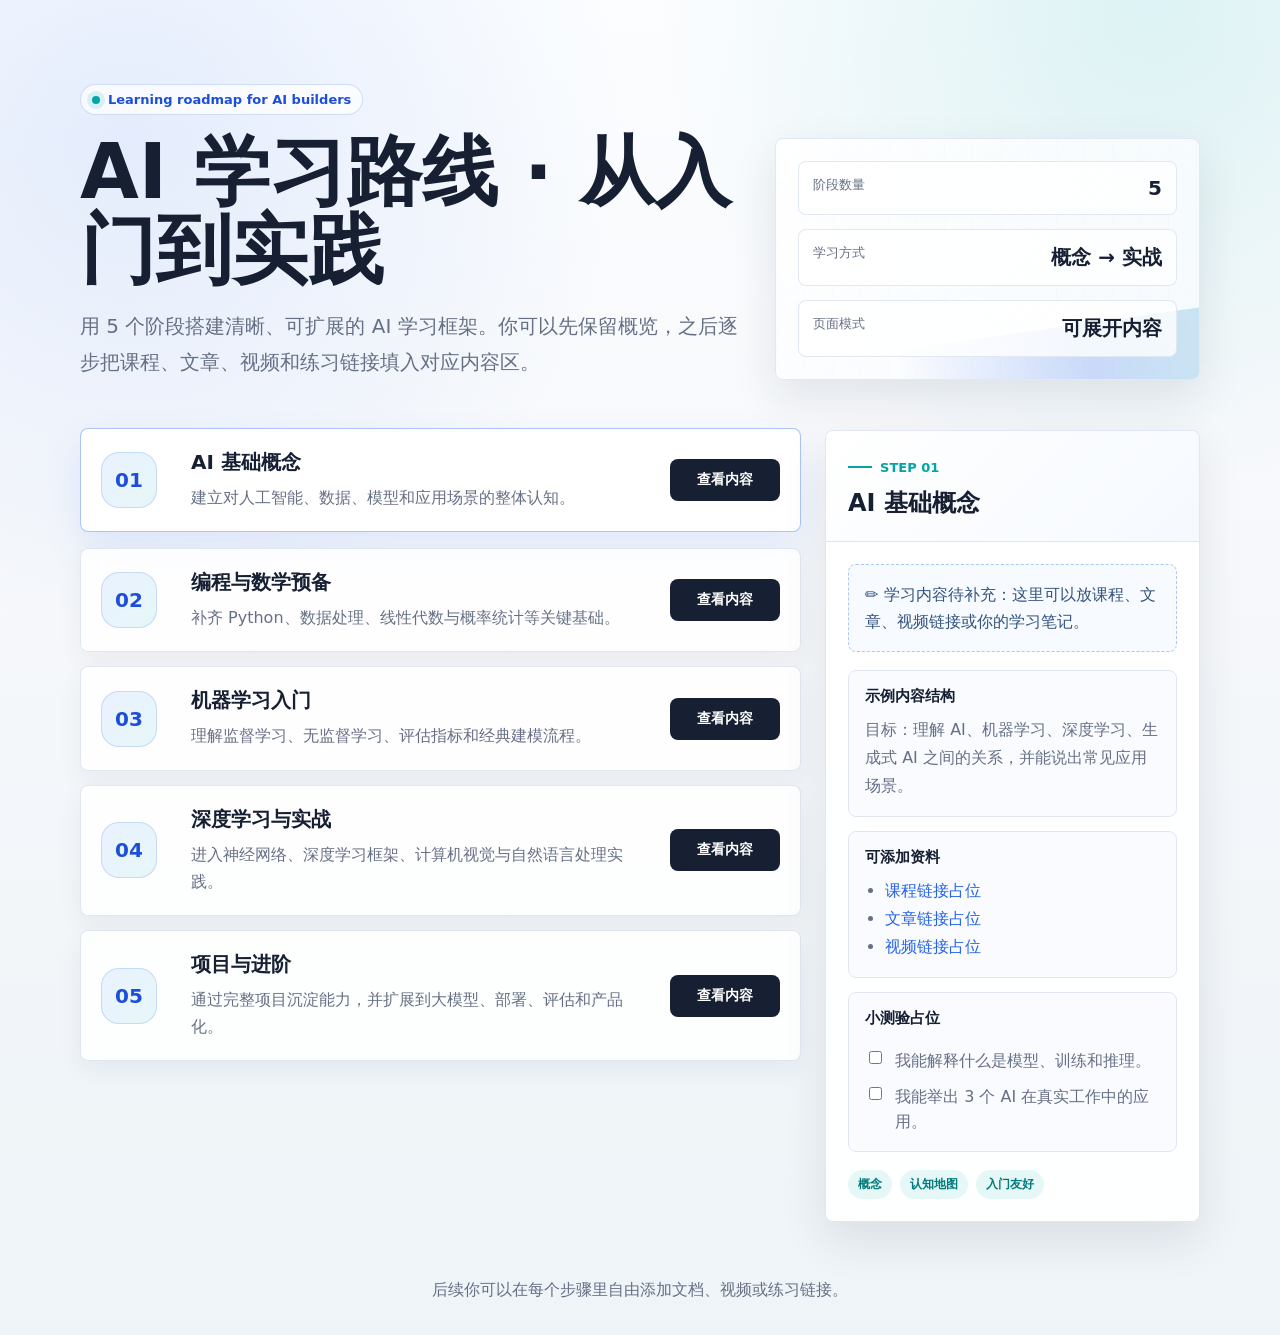
==== ai-learning-roadmap.html @ 9f6a4ff5 "Add AI learning roadmap page" ====
<!DOCTYPE html>
<html lang="zh-CN">
<head>
  <meta charset="UTF-8" />
  <meta name="viewport" content="width=device-width, initial-scale=1.0" />
  <title>AI 学习路线 · 从入门到实践</title>
  <style>
    :root {
      --bg: #f6f8fb;
      --panel: #ffffff;
      --panel-soft: #f9fbff;
      --text: #172033;
      --muted: #667085;
      --line: #dfe6f1;
      --primary: #2563eb;
      --primary-dark: #1d4ed8;
      --accent: #00a6a6;
      --accent-soft: #e6f7f7;
      --violet: #725cff;
      --shadow: 0 18px 45px rgba(30, 41, 59, 0.10);
      --radius: 8px;
      --max: 1120px;
    }

    * {
      box-sizing: border-box;
    }

    html {
      scroll-behavior: smooth;
    }

    body {
      margin: 0;
      min-height: 100vh;
      font-family: "Inter", "PingFang SC", "Microsoft YaHei", system-ui, -apple-system, BlinkMacSystemFont, sans-serif;
      color: var(--text);
      background:
        radial-gradient(circle at 10% 10%, rgba(37, 99, 235, 0.10), transparent 30%),
        radial-gradient(circle at 90% 0%, rgba(0, 166, 166, 0.12), transparent 28%),
        linear-gradient(180deg, #fbfdff 0%, var(--bg) 42%, #eef4f8 100%);
      letter-spacing: 0;
    }

    a {
      color: var(--primary);
      text-decoration: none;
    }

    a:hover {
      text-decoration: underline;
    }

    .page {
      width: min(100% - 32px, var(--max));
      margin: 0 auto;
      padding: 48px 0 28px;
    }

    .hero {
      display: grid;
      grid-template-columns: minmax(0, 1.1fr) minmax(260px, 0.7fr);
      gap: 28px;
      align-items: end;
      padding: 36px 0 24px;
    }

    .eyebrow {
      display: inline-flex;
      align-items: center;
      gap: 8px;
      margin: 0 0 18px;
      padding: 7px 11px;
      border: 1px solid rgba(37, 99, 235, 0.20);
      border-radius: 999px;
      background: rgba(255, 255, 255, 0.72);
      color: var(--primary-dark);
      font-size: 13px;
      font-weight: 700;
      backdrop-filter: blur(10px);
    }

    .eyebrow::before {
      content: "";
      width: 8px;
      height: 8px;
      border-radius: 50%;
      background: var(--accent);
      box-shadow: 0 0 0 5px rgba(0, 166, 166, 0.13);
    }

    h1 {
      max-width: 760px;
      margin: 0;
      font-size: clamp(36px, 7vw, 76px);
      line-height: 1.02;
      letter-spacing: 0;
    }

    .lead {
      max-width: 720px;
      margin: 20px 0 0;
      color: var(--muted);
      font-size: clamp(16px, 2vw, 20px);
      line-height: 1.8;
    }

    .hero-panel {
      position: relative;
      min-height: 220px;
      padding: 22px;
      border: 1px solid rgba(223, 230, 241, 0.86);
      border-radius: var(--radius);
      background:
        linear-gradient(135deg, rgba(255, 255, 255, 0.88), rgba(249, 251, 255, 0.70)),
        repeating-linear-gradient(90deg, rgba(37, 99, 235, 0.06) 0 1px, transparent 1px 28px),
        repeating-linear-gradient(0deg, rgba(0, 166, 166, 0.05) 0 1px, transparent 1px 28px);
      box-shadow: var(--shadow);
      overflow: hidden;
    }

    .hero-panel::after {
      content: "";
      position: absolute;
      inset: auto -20% -35% 30%;
      height: 140px;
      background: linear-gradient(90deg, rgba(37, 99, 235, 0.0), rgba(37, 99, 235, 0.22), rgba(0, 166, 166, 0.18));
      transform: rotate(-8deg);
    }

    .metric {
      position: relative;
      z-index: 1;
      display: grid;
      gap: 14px;
    }

    .metric-row {
      display: flex;
      justify-content: space-between;
      gap: 14px;
      padding: 14px;
      border: 1px solid rgba(223, 230, 241, 0.92);
      border-radius: var(--radius);
      background: rgba(255, 255, 255, 0.78);
    }

    .metric-row span {
      color: var(--muted);
      font-size: 13px;
    }

    .metric-row strong {
      font-size: 20px;
    }

    .layout {
      display: grid;
      grid-template-columns: minmax(0, 1fr) minmax(320px, 0.52fr);
      gap: 24px;
      align-items: start;
      margin-top: 26px;
    }

    .steps {
      display: grid;
      gap: 14px;
    }

    .step-card {
      position: relative;
      display: grid;
      grid-template-columns: 72px minmax(0, 1fr) auto;
      gap: 18px;
      align-items: center;
      padding: 20px;
      border: 1px solid rgba(223, 230, 241, 0.95);
      border-radius: var(--radius);
      background: rgba(255, 255, 255, 0.86);
      box-shadow: 0 10px 26px rgba(30, 41, 59, 0.06);
      transition: transform 180ms ease, border-color 180ms ease, box-shadow 180ms ease, background 180ms ease;
    }

    .step-card:hover,
    .step-card.is-active {
      transform: translateY(-2px);
      border-color: rgba(37, 99, 235, 0.38);
      background: rgba(255, 255, 255, 0.96);
      box-shadow: 0 18px 38px rgba(37, 99, 235, 0.10);
    }

    .step-number {
      display: grid;
      place-items: center;
      width: 56px;
      height: 56px;
      border-radius: 18px;
      background: linear-gradient(135deg, #eaf1ff, #e6f7f7);
      color: var(--primary-dark);
      font-size: 20px;
      font-weight: 800;
      border: 1px solid rgba(37, 99, 235, 0.18);
    }

    .step-copy h2 {
      margin: 0 0 8px;
      font-size: 20px;
      line-height: 1.35;
    }

    .step-copy p {
      margin: 0;
      color: var(--muted);
      line-height: 1.7;
    }

    .step-action {
      min-width: 110px;
      height: 42px;
      padding: 0 16px;
      border: 0;
      border-radius: var(--radius);
      background: var(--text);
      color: #fff;
      font: inherit;
      font-size: 14px;
      font-weight: 700;
      cursor: pointer;
      transition: background 160ms ease, transform 160ms ease;
    }

    .step-action:hover,
    .step-action:focus-visible {
      background: var(--primary);
      outline: none;
      transform: translateY(-1px);
    }

    .detail-panel {
      position: sticky;
      top: 18px;
      border: 1px solid rgba(223, 230, 241, 0.95);
      border-radius: var(--radius);
      background: rgba(255, 255, 255, 0.92);
      box-shadow: var(--shadow);
      overflow: hidden;
    }

    .detail-head {
      padding: 22px;
      border-bottom: 1px solid var(--line);
      background: linear-gradient(135deg, #ffffff, #f5f9ff);
    }

    .detail-kicker {
      display: inline-flex;
      align-items: center;
      gap: 8px;
      margin-bottom: 12px;
      color: var(--accent);
      font-size: 13px;
      font-weight: 800;
    }

    .detail-kicker::before {
      content: "";
      width: 24px;
      height: 2px;
      background: currentColor;
    }

    .detail-head h3 {
      margin: 0;
      font-size: 24px;
      line-height: 1.35;
    }

    .detail-body {
      padding: 22px;
    }

    .content-slot {
      display: none;
      animation: fadeUp 220ms ease both;
    }

    .content-slot.is-visible {
      display: block;
    }

    .placeholder {
      margin: 0 0 18px;
      padding: 16px;
      border: 1px dashed rgba(37, 99, 235, 0.34);
      border-radius: var(--radius);
      background: #f7faff;
      color: #31527d;
      line-height: 1.7;
    }

    .content-block {
      display: grid;
      gap: 14px;
      margin-top: 16px;
    }

    .mini-section {
      padding: 16px;
      border: 1px solid var(--line);
      border-radius: var(--radius);
      background: var(--panel-soft);
    }

    .mini-section h4 {
      margin: 0 0 10px;
      font-size: 15px;
    }

    .mini-section p,
    .mini-section ul {
      margin: 0;
      color: var(--muted);
      line-height: 1.75;
    }

    .mini-section ul {
      padding-left: 20px;
    }

    .quiz {
      display: grid;
      gap: 10px;
    }

    .quiz label {
      display: flex;
      gap: 10px;
      align-items: flex-start;
      color: var(--muted);
      line-height: 1.6;
    }

    .tag-row {
      display: flex;
      flex-wrap: wrap;
      gap: 8px;
      margin-top: 18px;
    }

    .tag {
      padding: 6px 10px;
      border-radius: 999px;
      background: var(--accent-soft);
      color: #007a7a;
      font-size: 12px;
      font-weight: 700;
    }

    footer {
      margin-top: 34px;
      padding: 20px 0 4px;
      color: var(--muted);
      text-align: center;
      line-height: 1.7;
    }

    @keyframes fadeUp {
      from {
        opacity: 0;
        transform: translateY(8px);
      }

      to {
        opacity: 1;
        transform: translateY(0);
      }
    }

    @media (max-width: 880px) {
      .page {
        width: min(100% - 24px, var(--max));
        padding-top: 28px;
      }

      .hero,
      .layout {
        grid-template-columns: 1fr;
      }

      .hero-panel {
        min-height: 180px;
      }

      .detail-panel {
        position: static;
      }
    }

    @media (max-width: 620px) {
      .hero {
        padding-top: 20px;
      }

      .step-card {
        grid-template-columns: 52px minmax(0, 1fr);
        align-items: start;
        padding: 16px;
      }

      .step-number {
        width: 46px;
        height: 46px;
        border-radius: 14px;
        font-size: 17px;
      }

      .step-action {
        grid-column: 1 / -1;
        width: 100%;
      }

      .detail-head,
      .detail-body {
        padding: 18px;
      }
    }
  </style>
</head>
<body>
  <main class="page">
    <header class="hero">
      <section>
        <p class="eyebrow">Learning roadmap for AI builders</p>
        <h1>AI 学习路线 · 从入门到实践</h1>
        <p class="lead">
          用 5 个阶段搭建清晰、可扩展的 AI 学习框架。你可以先保留概览，之后逐步把课程、文章、视频和练习链接填入对应内容区。
        </p>
      </section>

      <aside class="hero-panel" aria-label="学习路线概览">
        <div class="metric">
          <div class="metric-row">
            <span>阶段数量</span>
            <strong>5</strong>
          </div>
          <div class="metric-row">
            <span>学习方式</span>
            <strong>概念 → 实战</strong>
          </div>
          <div class="metric-row">
            <span>页面模式</span>
            <strong>可展开内容</strong>
          </div>
        </div>
      </aside>
    </header>

    <section class="layout" aria-label="AI 学习阶段">
      <div class="steps">
        <article class="step-card is-active" data-step="1">
          <div class="step-number">01</div>
          <div class="step-copy">
            <h2>AI 基础概念</h2>
            <p>建立对人工智能、数据、模型和应用场景的整体认知。</p>
          </div>
          <button class="step-action" type="button" data-target="step-1-content">查看内容</button>
        </article>

        <article class="step-card" data-step="2">
          <div class="step-number">02</div>
          <div class="step-copy">
            <h2>编程与数学预备</h2>
            <p>补齐 Python、数据处理、线性代数与概率统计等关键基础。</p>
          </div>
          <button class="step-action" type="button" data-target="step-2-content">查看内容</button>
        </article>

        <article class="step-card" data-step="3">
          <div class="step-number">03</div>
          <div class="step-copy">
            <h2>机器学习入门</h2>
            <p>理解监督学习、无监督学习、评估指标和经典建模流程。</p>
          </div>
          <button class="step-action" type="button" data-target="step-3-content">查看内容</button>
        </article>

        <article class="step-card" data-step="4">
          <div class="step-number">04</div>
          <div class="step-copy">
            <h2>深度学习与实战</h2>
            <p>进入神经网络、深度学习框架、计算机视觉与自然语言处理实践。</p>
          </div>
          <button class="step-action" type="button" data-target="step-4-content">查看内容</button>
        </article>

        <article class="step-card" data-step="5">
          <div class="step-number">05</div>
          <div class="step-copy">
            <h2>项目与进阶</h2>
            <p>通过完整项目沉淀能力，并扩展到大模型、部署、评估和产品化。</p>
          </div>
          <button class="step-action" type="button" data-target="step-5-content">查看内容</button>
        </article>
      </div>

      <aside class="detail-panel" aria-live="polite">
        <div class="detail-head">
          <div class="detail-kicker" id="detail-kicker">STEP 01</div>
          <h3 id="detail-title">AI 基础概念</h3>
        </div>

        <div class="detail-body">
          <section class="content-slot is-visible" id="step-1-content" data-step="1">
            <p class="placeholder">✏️ 学习内容待补充：这里可以放课程、文章、视频链接或你的学习笔记。</p>

            <div class="content-block">
              <div class="mini-section">
                <h4>示例内容结构</h4>
                <p>目标：理解 AI、机器学习、深度学习、生成式 AI 之间的关系，并能说出常见应用场景。</p>
              </div>
              <div class="mini-section">
                <h4>可添加资料</h4>
                <ul>
                  <li><a href="#" aria-label="替换为你的课程链接">课程链接占位</a></li>
                  <li><a href="#" aria-label="替换为你的文章链接">文章链接占位</a></li>
                  <li><a href="#" aria-label="替换为你的视频链接">视频链接占位</a></li>
                </ul>
              </div>
              <div class="mini-section quiz">
                <h4>小测验占位</h4>
                <label><input type="checkbox" /> 我能解释什么是模型、训练和推理。</label>
                <label><input type="checkbox" /> 我能举出 3 个 AI 在真实工作中的应用。</label>
              </div>
            </div>

            <div class="tag-row">
              <span class="tag">概念</span>
              <span class="tag">认知地图</span>
              <span class="tag">入门友好</span>
            </div>
          </section>

          <section class="content-slot" id="step-2-content" data-step="2">
            <p class="placeholder">✏️ 学习内容待补充：建议填入 Python 基础、NumPy、Pandas、线性代数、概率统计等资料。</p>
            <div class="content-block">
              <div class="mini-section">
                <h4>学习目标</h4>
                <p>能读写基础 Python 脚本，理解矩阵、向量、导数、概率分布等机器学习常用概念。</p>
              </div>
              <div class="mini-section">
                <h4>资料占位</h4>
                <ul>
                  <li>Python 入门课程链接</li>
                  <li>数据分析练习链接</li>
                  <li>数学复习笔记链接</li>
                </ul>
              </div>
            </div>
          </section>

          <section class="content-slot" id="step-3-content" data-step="3">
            <p class="placeholder">✏️ 学习内容待补充：建议填入分类、回归、聚类、模型评估和特征工程资料。</p>
            <div class="content-block">
              <div class="mini-section">
                <h4>学习目标</h4>
                <p>能完成一个基础机器学习任务：清洗数据、训练模型、评估效果并解释结果。</p>
              </div>
              <div class="mini-section">
                <h4>练习占位</h4>
                <ul>
                  <li>房价预测项目</li>
                  <li>鸢尾花分类项目</li>
                  <li>模型评估笔记</li>
                </ul>
              </div>
            </div>
          </section>

          <section class="content-slot" id="step-4-content" data-step="4">
            <p class="placeholder">✏️ 学习内容待补充：建议填入 PyTorch 或 TensorFlow、CNN、RNN、Transformer、NLP/CV 实战资料。</p>
            <div class="content-block">
              <div class="mini-section">
                <h4>学习目标</h4>
                <p>理解神经网络的训练过程，并能基于框架完成一个图像或文本方向的小项目。</p>
              </div>
              <div class="mini-section">
                <h4>项目占位</h4>
                <ul>
                  <li>图像分类 Demo</li>
                  <li>文本情感分析 Demo</li>
                  <li>模型训练记录模板</li>
                </ul>
              </div>
            </div>
          </section>

          <section class="content-slot" id="step-5-content" data-step="5">
            <p class="placeholder">✏️ 学习内容待补充：建议填入端到端项目、模型部署、提示词工程、RAG、大模型应用和评估资料。</p>
            <div class="content-block">
              <div class="mini-section">
                <h4>学习目标</h4>
                <p>把知识转化为可展示的作品：定义问题、选择模型、构建应用、部署上线并持续优化。</p>
              </div>
              <div class="mini-section">
                <h4>作品集占位</h4>
                <ul>
                  <li>个人 AI 助手项目</li>
                  <li>知识库问答项目</li>
                  <li>模型评估与复盘文档</li>
                </ul>
              </div>
            </div>
          </section>
        </div>
      </aside>
    </section>

    <footer>
      后续你可以在每个步骤里自由添加文档、视频或练习链接。
    </footer>
  </main>

  <script>
    const cards = Array.from(document.querySelectorAll(".step-card"));
    const buttons = Array.from(document.querySelectorAll(".step-action"));
    const slots = Array.from(document.querySelectorAll(".content-slot"));
    const detailTitle = document.querySelector("#detail-title");
    const detailKicker = document.querySelector("#detail-kicker");

    function showStep(targetId) {
      const slot = document.getElementById(targetId);
      if (!slot) return;

      const step = slot.dataset.step;
      const activeCard = document.querySelector(`.step-card[data-step="${step}"]`);
      const title = activeCard?.querySelector("h2")?.textContent || "学习阶段";

      cards.forEach((card) => card.classList.toggle("is-active", card.dataset.step === step));
      slots.forEach((item) => item.classList.toggle("is-visible", item.id === targetId));

      detailTitle.textContent = title;
      detailKicker.textContent = `STEP ${String(step).padStart(2, "0")}`;
    }

    buttons.forEach((button) => {
      button.addEventListener("click", () => {
        showStep(button.dataset.target);

        if (window.matchMedia("(max-width: 880px)").matches) {
          document.querySelector(".detail-panel").scrollIntoView({ behavior: "smooth", block: "start" });
        }
      });
    });
  </script>
</body>
</html>
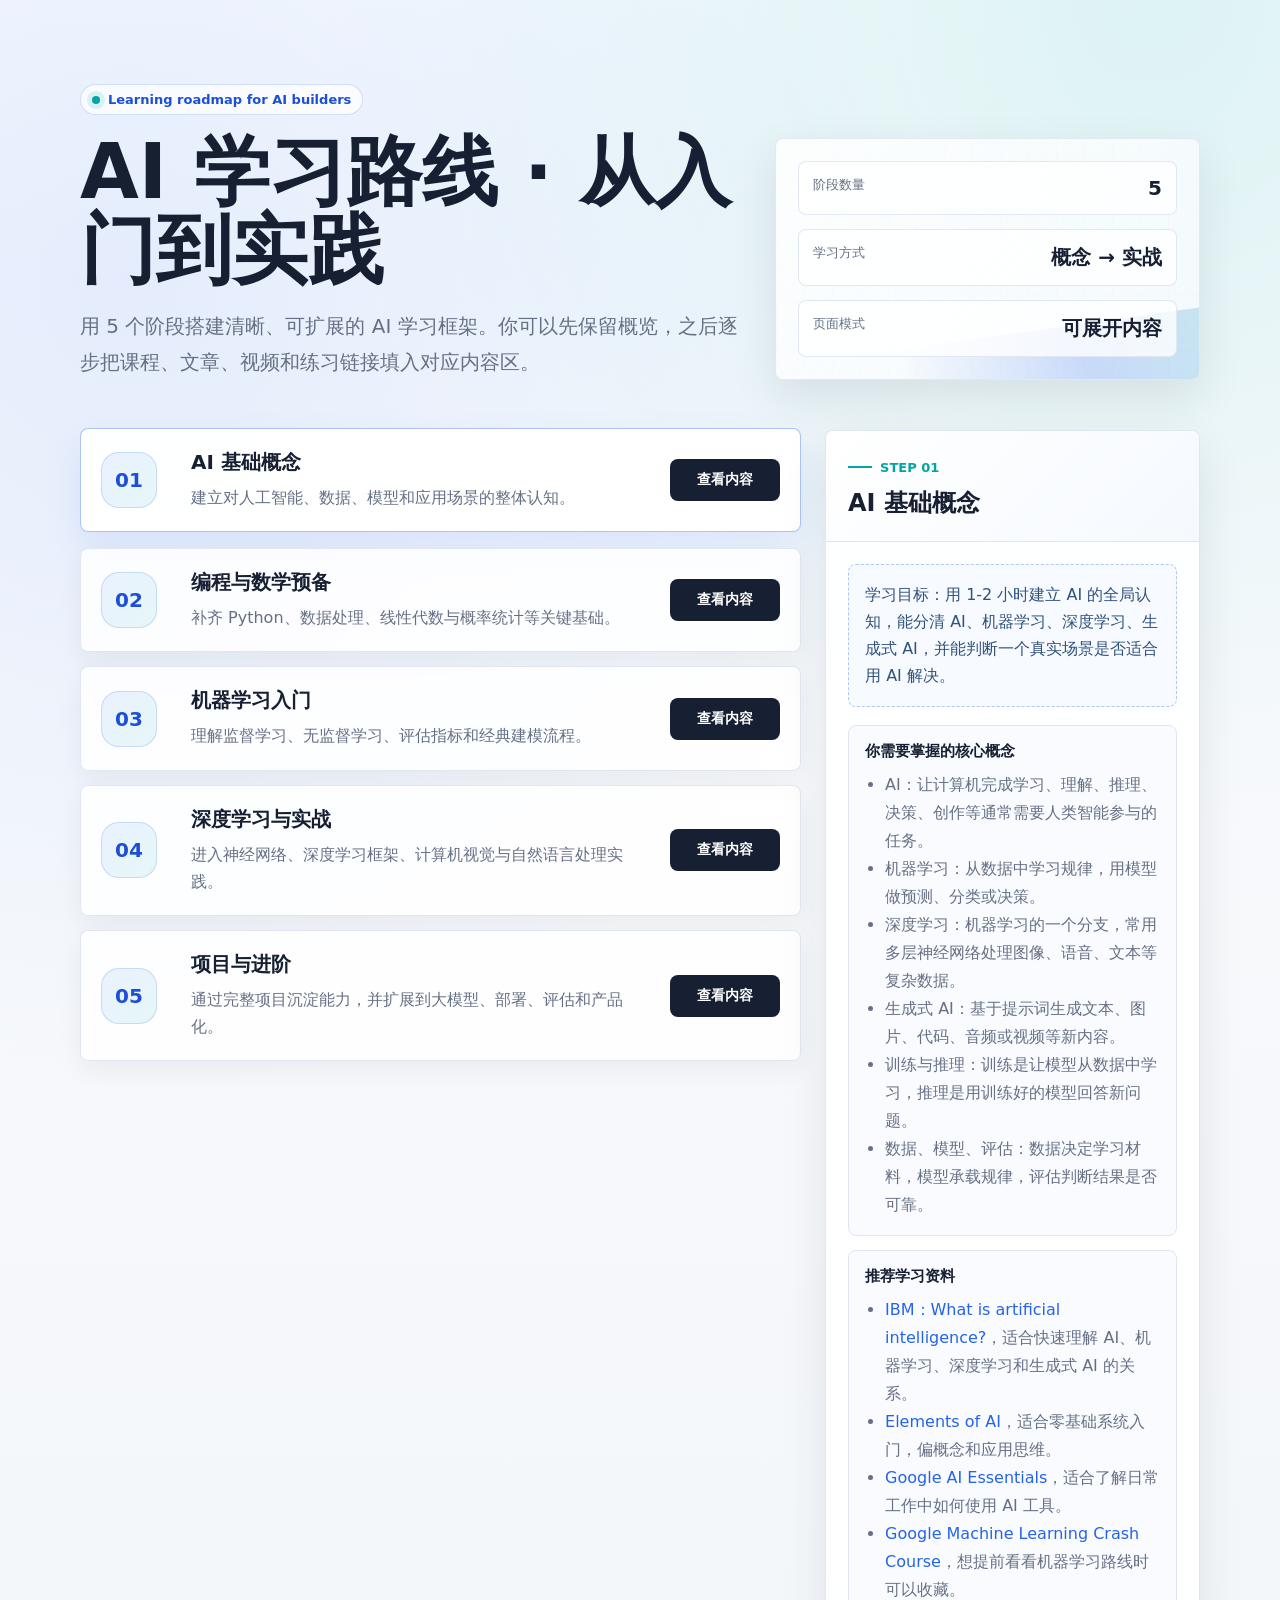
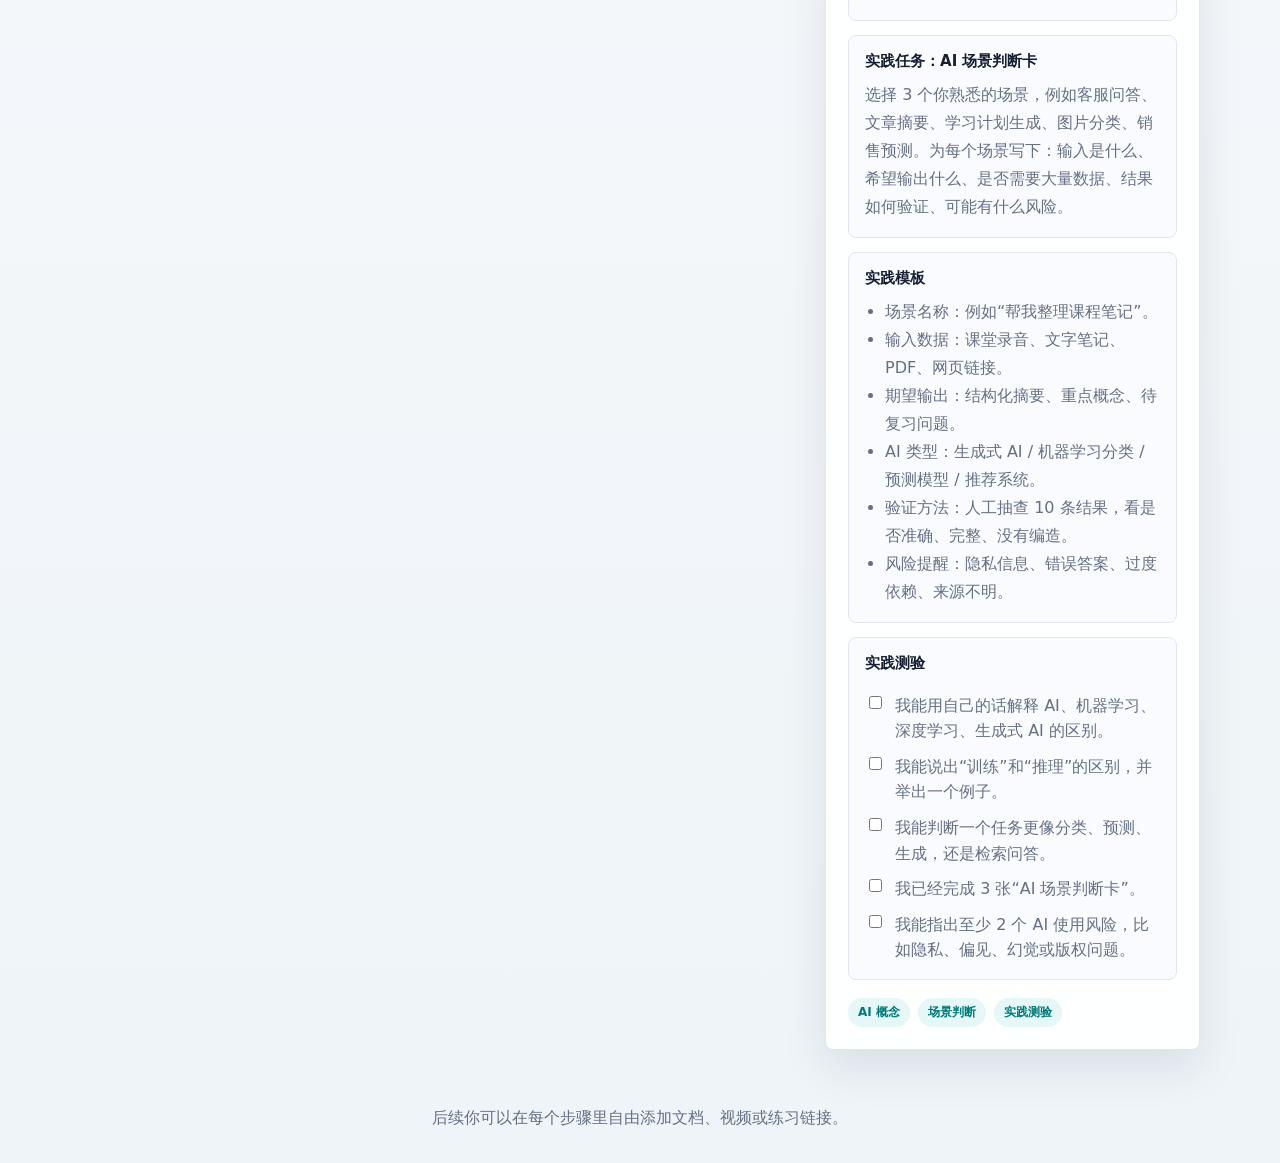
==== commit 296e2ca3: "Expand AI basics stage content" ====
--- a/ai-learning-roadmap.html
+++ b/ai-learning-roadmap.html
@@ -511,32 +511,62 @@
 
         <div class="detail-body">
           <section class="content-slot is-visible" id="step-1-content" data-step="1">
-            <p class="placeholder">✏️ 学习内容待补充：这里可以放课程、文章、视频链接或你的学习笔记。</p>
+            <p class="placeholder">学习目标：用 1-2 小时建立 AI 的全局认知，能分清 AI、机器学习、深度学习、生成式 AI，并能判断一个真实场景是否适合用 AI 解决。</p>
 
             <div class="content-block">
               <div class="mini-section">
-                <h4>示例内容结构</h4>
-                <p>目标：理解 AI、机器学习、深度学习、生成式 AI 之间的关系，并能说出常见应用场景。</p>
-              </div>
-              <div class="mini-section">
-                <h4>可添加资料</h4>
+                <h4>你需要掌握的核心概念</h4>
                 <ul>
-                  <li><a href="#" aria-label="替换为你的课程链接">课程链接占位</a></li>
-                  <li><a href="#" aria-label="替换为你的文章链接">文章链接占位</a></li>
-                  <li><a href="#" aria-label="替换为你的视频链接">视频链接占位</a></li>
+                  <li>AI：让计算机完成学习、理解、推理、决策、创作等通常需要人类智能参与的任务。</li>
+                  <li>机器学习：从数据中学习规律，用模型做预测、分类或决策。</li>
+                  <li>深度学习：机器学习的一个分支，常用多层神经网络处理图像、语音、文本等复杂数据。</li>
+                  <li>生成式 AI：基于提示词生成文本、图片、代码、音频或视频等新内容。</li>
+                  <li>训练与推理：训练是让模型从数据中学习，推理是用训练好的模型回答新问题。</li>
+                  <li>数据、模型、评估：数据决定学习材料，模型承载规律，评估判断结果是否可靠。</li>
                 </ul>
               </div>
+
+              <div class="mini-section">
+                <h4>推荐学习资料</h4>
+                <ul>
+                  <li><a href="https://www.ibm.com/think/topics/artificial-intelligence" target="_blank" rel="noopener">IBM：What is artificial intelligence?</a>，适合快速理解 AI、机器学习、深度学习和生成式 AI 的关系。</li>
+                  <li><a href="https://www.elementsofai.com/" target="_blank" rel="noopener">Elements of AI</a>，适合零基础系统入门，偏概念和应用思维。</li>
+                  <li><a href="https://grow.google/ai-essentials/" target="_blank" rel="noopener">Google AI Essentials</a>，适合了解日常工作中如何使用 AI 工具。</li>
+                  <li><a href="https://developers.google.com/machine-learning/crash-course" target="_blank" rel="noopener">Google Machine Learning Crash Course</a>，想提前看看机器学习路线时可以收藏。</li>
+                </ul>
+              </div>
+
+              <div class="mini-section">
+                <h4>实践任务：AI 场景判断卡</h4>
+                <p>选择 3 个你熟悉的场景，例如客服问答、文章摘要、学习计划生成、图片分类、销售预测。为每个场景写下：输入是什么、希望输出什么、是否需要大量数据、结果如何验证、可能有什么风险。</p>
+              </div>
+
+              <div class="mini-section">
+                <h4>实践模板</h4>
+                <ul>
+                  <li>场景名称：例如“帮我整理课程笔记”。</li>
+                  <li>输入数据：课堂录音、文字笔记、PDF、网页链接。</li>
+                  <li>期望输出：结构化摘要、重点概念、待复习问题。</li>
+                  <li>AI 类型：生成式 AI / 机器学习分类 / 预测模型 / 推荐系统。</li>
+                  <li>验证方法：人工抽查 10 条结果，看是否准确、完整、没有编造。</li>
+                  <li>风险提醒：隐私信息、错误答案、过度依赖、来源不明。</li>
+                </ul>
+              </div>
+
               <div class="mini-section quiz">
-                <h4>小测验占位</h4>
-                <label><input type="checkbox" /> 我能解释什么是模型、训练和推理。</label>
-                <label><input type="checkbox" /> 我能举出 3 个 AI 在真实工作中的应用。</label>
+                <h4>实践测验</h4>
+                <label><input type="checkbox" /> 我能用自己的话解释 AI、机器学习、深度学习、生成式 AI 的区别。</label>
+                <label><input type="checkbox" /> 我能说出“训练”和“推理”的区别，并举出一个例子。</label>
+                <label><input type="checkbox" /> 我能判断一个任务更像分类、预测、生成，还是检索问答。</label>
+                <label><input type="checkbox" /> 我已经完成 3 张“AI 场景判断卡”。</label>
+                <label><input type="checkbox" /> 我能指出至少 2 个 AI 使用风险，比如隐私、偏见、幻觉或版权问题。</label>
               </div>
             </div>
 
             <div class="tag-row">
-              <span class="tag">概念</span>
-              <span class="tag">认知地图</span>
-              <span class="tag">入门友好</span>
+              <span class="tag">AI 概念</span>
+              <span class="tag">场景判断</span>
+              <span class="tag">实践测验</span>
             </div>
           </section>
 
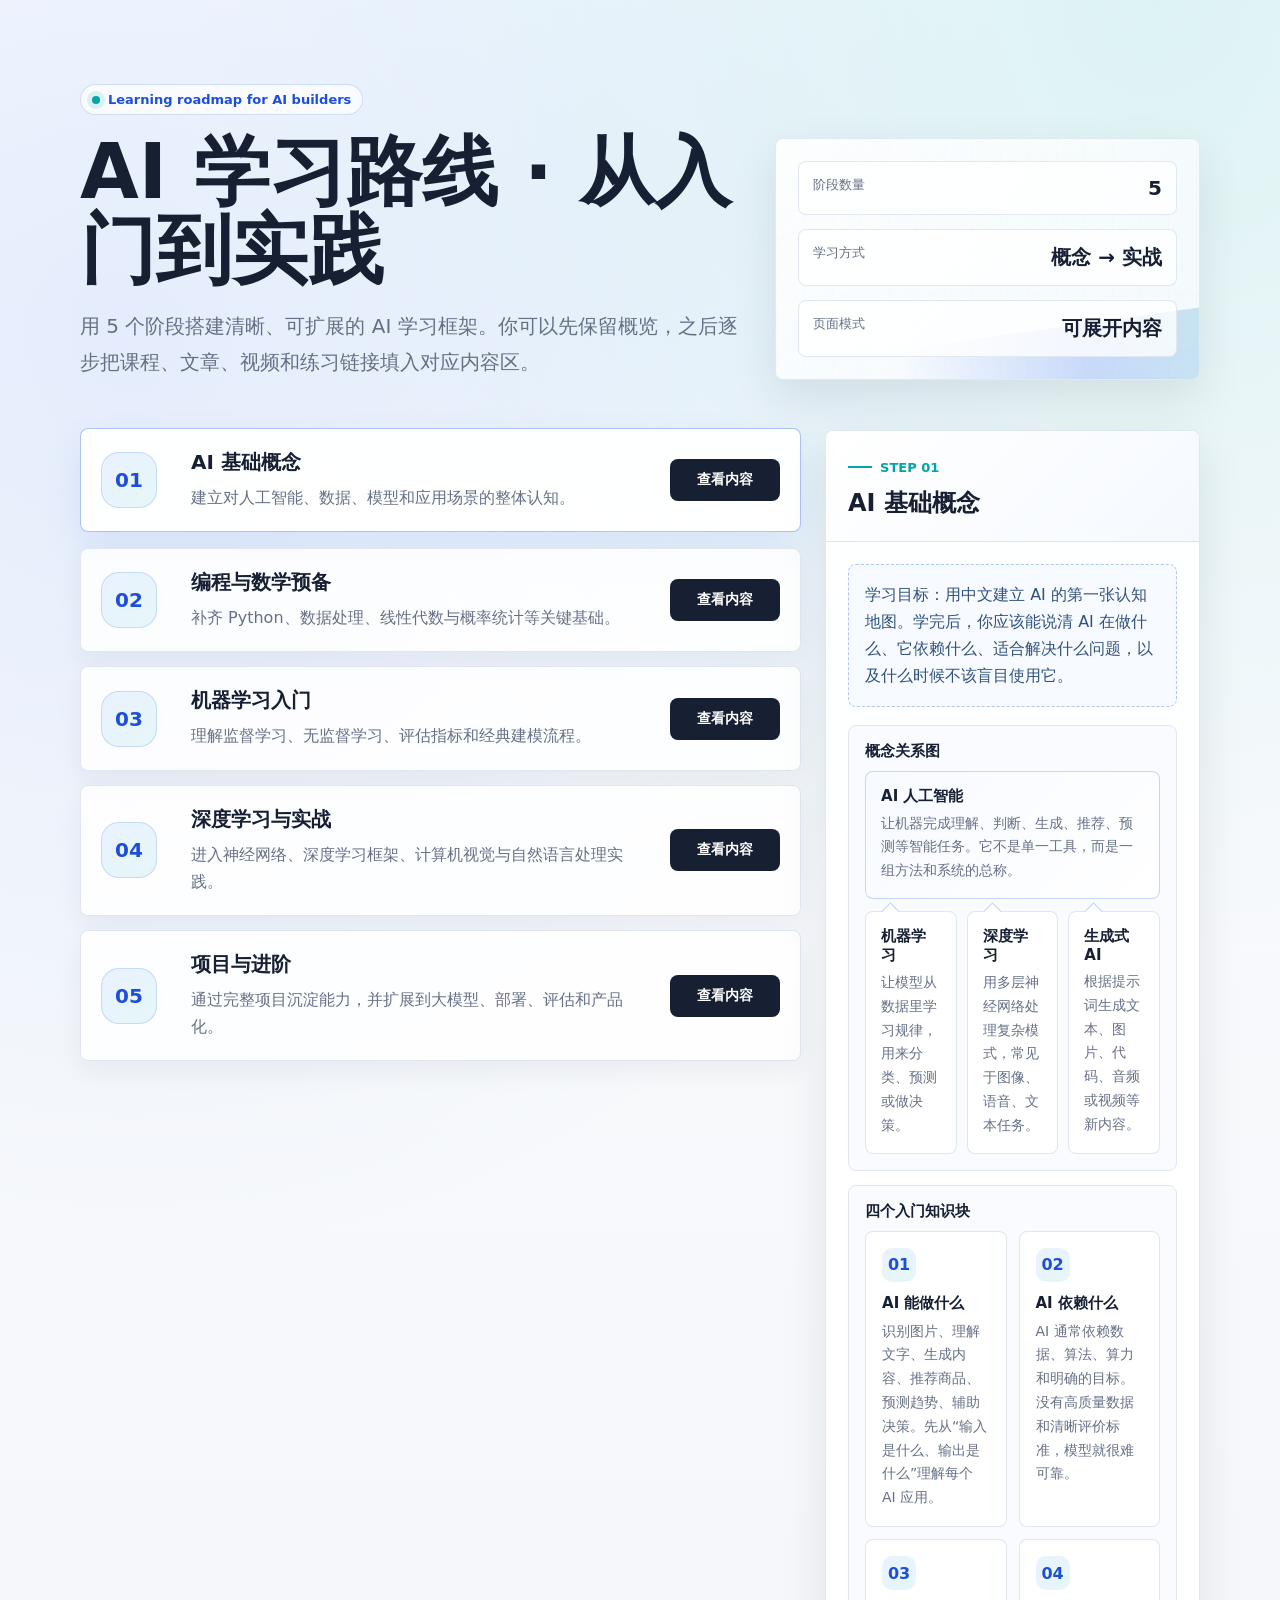
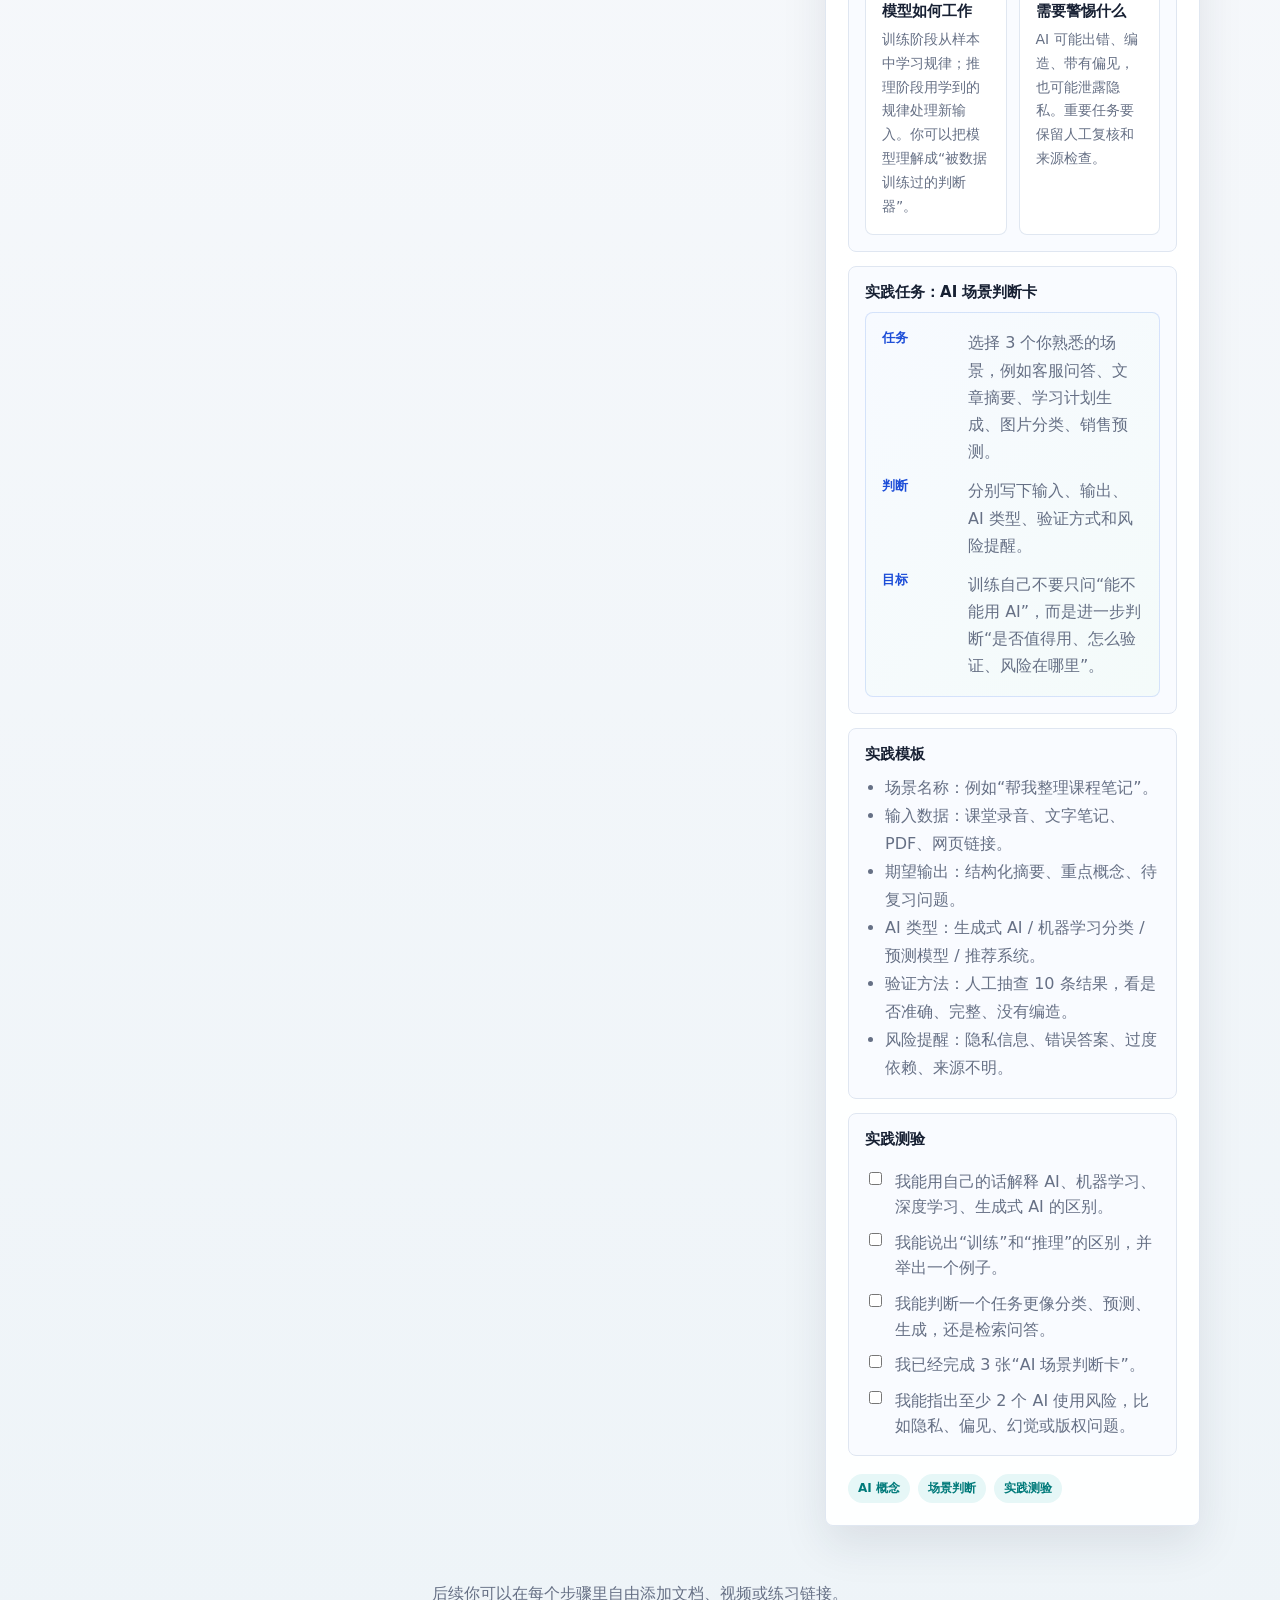
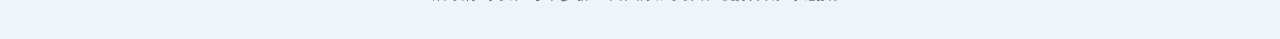
==== commit e690149a: "Localize AI basics with visual layout" ====
--- a/ai-learning-roadmap.html
+++ b/ai-learning-roadmap.html
@@ -327,6 +327,124 @@
       padding-left: 20px;
     }
 
+    .concept-map {
+      display: grid;
+      grid-template-columns: 1fr;
+      gap: 12px;
+    }
+
+    .concept-node {
+      position: relative;
+      padding: 15px;
+      border: 1px solid rgba(223, 230, 241, 0.95);
+      border-radius: var(--radius);
+      background: #ffffff;
+    }
+
+    .concept-node strong {
+      display: block;
+      margin-bottom: 6px;
+      color: var(--text);
+      font-size: 15px;
+    }
+
+    .concept-node span {
+      display: block;
+      color: var(--muted);
+      line-height: 1.7;
+      font-size: 14px;
+    }
+
+    .concept-node.primary {
+      border-color: rgba(37, 99, 235, 0.24);
+      background: linear-gradient(135deg, #f7faff, #ffffff);
+    }
+
+    .concept-flow {
+      display: grid;
+      grid-template-columns: repeat(3, minmax(0, 1fr));
+      gap: 10px;
+    }
+
+    .concept-flow .concept-node::before {
+      content: "";
+      position: absolute;
+      top: -7px;
+      left: 18px;
+      width: 12px;
+      height: 12px;
+      border-left: 1px solid rgba(37, 99, 235, 0.28);
+      border-bottom: 1px solid rgba(37, 99, 235, 0.28);
+      background: #ffffff;
+      transform: rotate(135deg);
+    }
+
+    .lesson-grid {
+      display: grid;
+      grid-template-columns: repeat(2, minmax(0, 1fr));
+      gap: 12px;
+    }
+
+    .lesson-card {
+      min-height: 132px;
+      padding: 16px;
+      border: 1px solid rgba(223, 230, 241, 0.95);
+      border-radius: var(--radius);
+      background: #ffffff;
+    }
+
+    .lesson-card .icon {
+      display: grid;
+      place-items: center;
+      width: 34px;
+      height: 34px;
+      margin-bottom: 12px;
+      border-radius: 10px;
+      background: linear-gradient(135deg, #eaf1ff, #e6f7f7);
+      color: var(--primary-dark);
+      font-weight: 800;
+    }
+
+    .lesson-card strong {
+      display: block;
+      margin-bottom: 7px;
+      color: var(--text);
+      font-size: 15px;
+    }
+
+    .lesson-card p {
+      margin: 0;
+      color: var(--muted);
+      font-size: 14px;
+      line-height: 1.7;
+    }
+
+    .practice-card {
+      display: grid;
+      gap: 12px;
+      padding: 16px;
+      border-radius: var(--radius);
+      background: linear-gradient(135deg, #f7faff, #f4fbfa);
+      border: 1px solid rgba(37, 99, 235, 0.16);
+    }
+
+    .practice-row {
+      display: grid;
+      grid-template-columns: 74px minmax(0, 1fr);
+      gap: 12px;
+      align-items: start;
+    }
+
+    .practice-row strong {
+      color: var(--primary-dark);
+      font-size: 13px;
+    }
+
+    .practice-row span {
+      color: var(--muted);
+      line-height: 1.7;
+    }
+
     .quiz {
       display: grid;
       gap: 10px;
@@ -417,6 +535,16 @@
       .step-action {
         grid-column: 1 / -1;
         width: 100%;
+      }
+
+      .concept-flow,
+      .lesson-grid {
+        grid-template-columns: 1fr;
+      }
+
+      .practice-row {
+        grid-template-columns: 1fr;
+        gap: 4px;
       }
 
       .detail-head,
@@ -511,34 +639,75 @@
 
         <div class="detail-body">
           <section class="content-slot is-visible" id="step-1-content" data-step="1">
-            <p class="placeholder">学习目标：用 1-2 小时建立 AI 的全局认知，能分清 AI、机器学习、深度学习、生成式 AI，并能判断一个真实场景是否适合用 AI 解决。</p>
+            <p class="placeholder">学习目标：用中文建立 AI 的第一张认知地图。学完后，你应该能说清 AI 在做什么、它依赖什么、适合解决什么问题，以及什么时候不该盲目使用它。</p>
 
             <div class="content-block">
               <div class="mini-section">
-                <h4>你需要掌握的核心概念</h4>
-                <ul>
-                  <li>AI：让计算机完成学习、理解、推理、决策、创作等通常需要人类智能参与的任务。</li>
-                  <li>机器学习：从数据中学习规律，用模型做预测、分类或决策。</li>
-                  <li>深度学习：机器学习的一个分支，常用多层神经网络处理图像、语音、文本等复杂数据。</li>
-                  <li>生成式 AI：基于提示词生成文本、图片、代码、音频或视频等新内容。</li>
-                  <li>训练与推理：训练是让模型从数据中学习，推理是用训练好的模型回答新问题。</li>
-                  <li>数据、模型、评估：数据决定学习材料，模型承载规律，评估判断结果是否可靠。</li>
-                </ul>
-              </div>
-
-              <div class="mini-section">
-                <h4>推荐学习资料</h4>
-                <ul>
-                  <li><a href="https://www.ibm.com/think/topics/artificial-intelligence" target="_blank" rel="noopener">IBM：What is artificial intelligence?</a>，适合快速理解 AI、机器学习、深度学习和生成式 AI 的关系。</li>
-                  <li><a href="https://www.elementsofai.com/" target="_blank" rel="noopener">Elements of AI</a>，适合零基础系统入门，偏概念和应用思维。</li>
-                  <li><a href="https://grow.google/ai-essentials/" target="_blank" rel="noopener">Google AI Essentials</a>，适合了解日常工作中如何使用 AI 工具。</li>
-                  <li><a href="https://developers.google.com/machine-learning/crash-course" target="_blank" rel="noopener">Google Machine Learning Crash Course</a>，想提前看看机器学习路线时可以收藏。</li>
-                </ul>
+                <h4>概念关系图</h4>
+                <div class="concept-map" aria-label="AI 概念关系图">
+                  <div class="concept-node primary">
+                    <strong>AI 人工智能</strong>
+                    <span>让机器完成理解、判断、生成、推荐、预测等智能任务。它不是单一工具，而是一组方法和系统的总称。</span>
+                  </div>
+                  <div class="concept-flow">
+                    <div class="concept-node">
+                      <strong>机器学习</strong>
+                      <span>让模型从数据里学习规律，用来分类、预测或做决策。</span>
+                    </div>
+                    <div class="concept-node">
+                      <strong>深度学习</strong>
+                      <span>用多层神经网络处理复杂模式，常见于图像、语音、文本任务。</span>
+                    </div>
+                    <div class="concept-node">
+                      <strong>生成式 AI</strong>
+                      <span>根据提示词生成文本、图片、代码、音频或视频等新内容。</span>
+                    </div>
+                  </div>
+                </div>
+              </div>
+
+              <div class="mini-section">
+                <h4>四个入门知识块</h4>
+                <div class="lesson-grid">
+                  <div class="lesson-card">
+                    <div class="icon">01</div>
+                    <strong>AI 能做什么</strong>
+                    <p>识别图片、理解文字、生成内容、推荐商品、预测趋势、辅助决策。先从“输入是什么、输出是什么”理解每个 AI 应用。</p>
+                  </div>
+                  <div class="lesson-card">
+                    <div class="icon">02</div>
+                    <strong>AI 依赖什么</strong>
+                    <p>AI 通常依赖数据、算法、算力和明确的目标。没有高质量数据和清晰评价标准，模型就很难可靠。</p>
+                  </div>
+                  <div class="lesson-card">
+                    <div class="icon">03</div>
+                    <strong>模型如何工作</strong>
+                    <p>训练阶段从样本中学习规律；推理阶段用学到的规律处理新输入。你可以把模型理解成“被数据训练过的判断器”。</p>
+                  </div>
+                  <div class="lesson-card">
+                    <div class="icon">04</div>
+                    <strong>需要警惕什么</strong>
+                    <p>AI 可能出错、编造、带有偏见，也可能泄露隐私。重要任务要保留人工复核和来源检查。</p>
+                  </div>
+                </div>
               </div>
 
               <div class="mini-section">
                 <h4>实践任务：AI 场景判断卡</h4>
-                <p>选择 3 个你熟悉的场景，例如客服问答、文章摘要、学习计划生成、图片分类、销售预测。为每个场景写下：输入是什么、希望输出什么、是否需要大量数据、结果如何验证、可能有什么风险。</p>
+                <div class="practice-card">
+                  <div class="practice-row">
+                    <strong>任务</strong>
+                    <span>选择 3 个你熟悉的场景，例如客服问答、文章摘要、学习计划生成、图片分类、销售预测。</span>
+                  </div>
+                  <div class="practice-row">
+                    <strong>判断</strong>
+                    <span>分别写下输入、输出、AI 类型、验证方式和风险提醒。</span>
+                  </div>
+                  <div class="practice-row">
+                    <strong>目标</strong>
+                    <span>训练自己不要只问“能不能用 AI”，而是进一步判断“是否值得用、怎么验证、风险在哪里”。</span>
+                  </div>
+                </div>
               </div>
 
               <div class="mini-section">
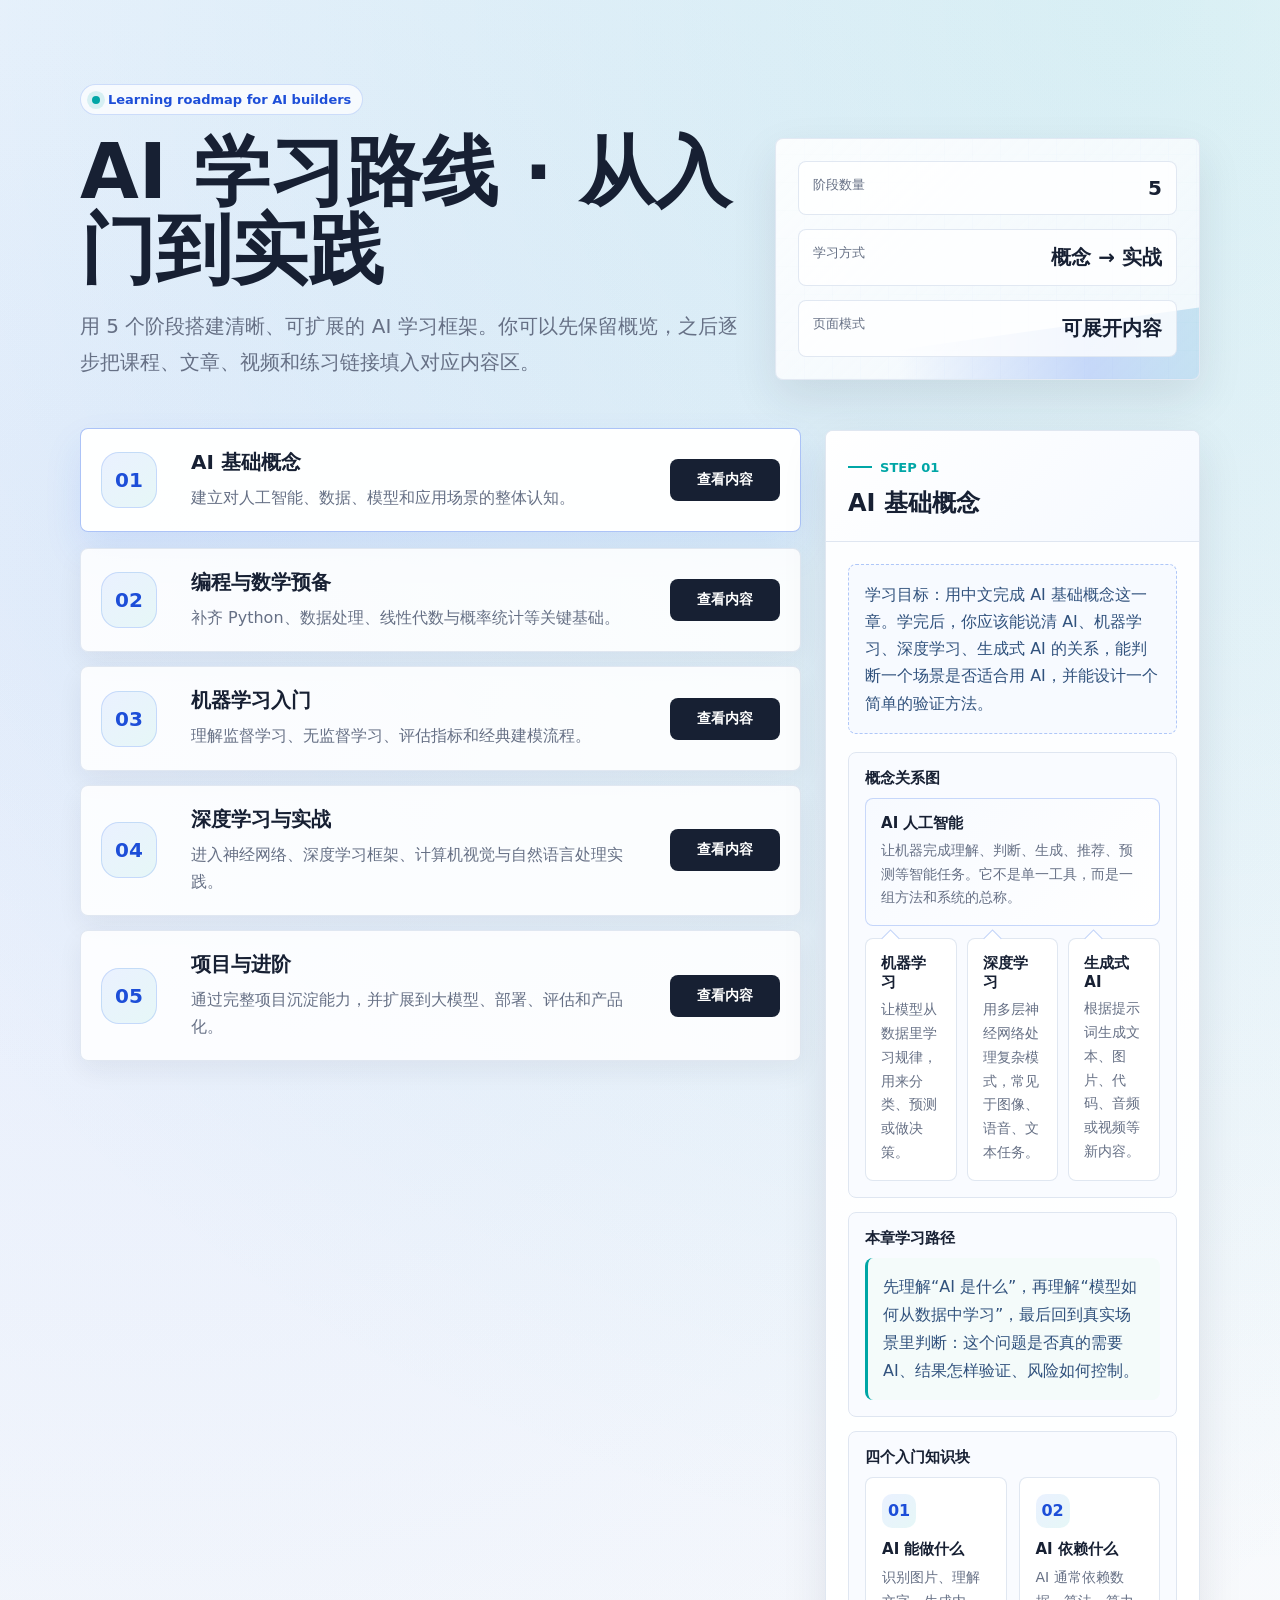
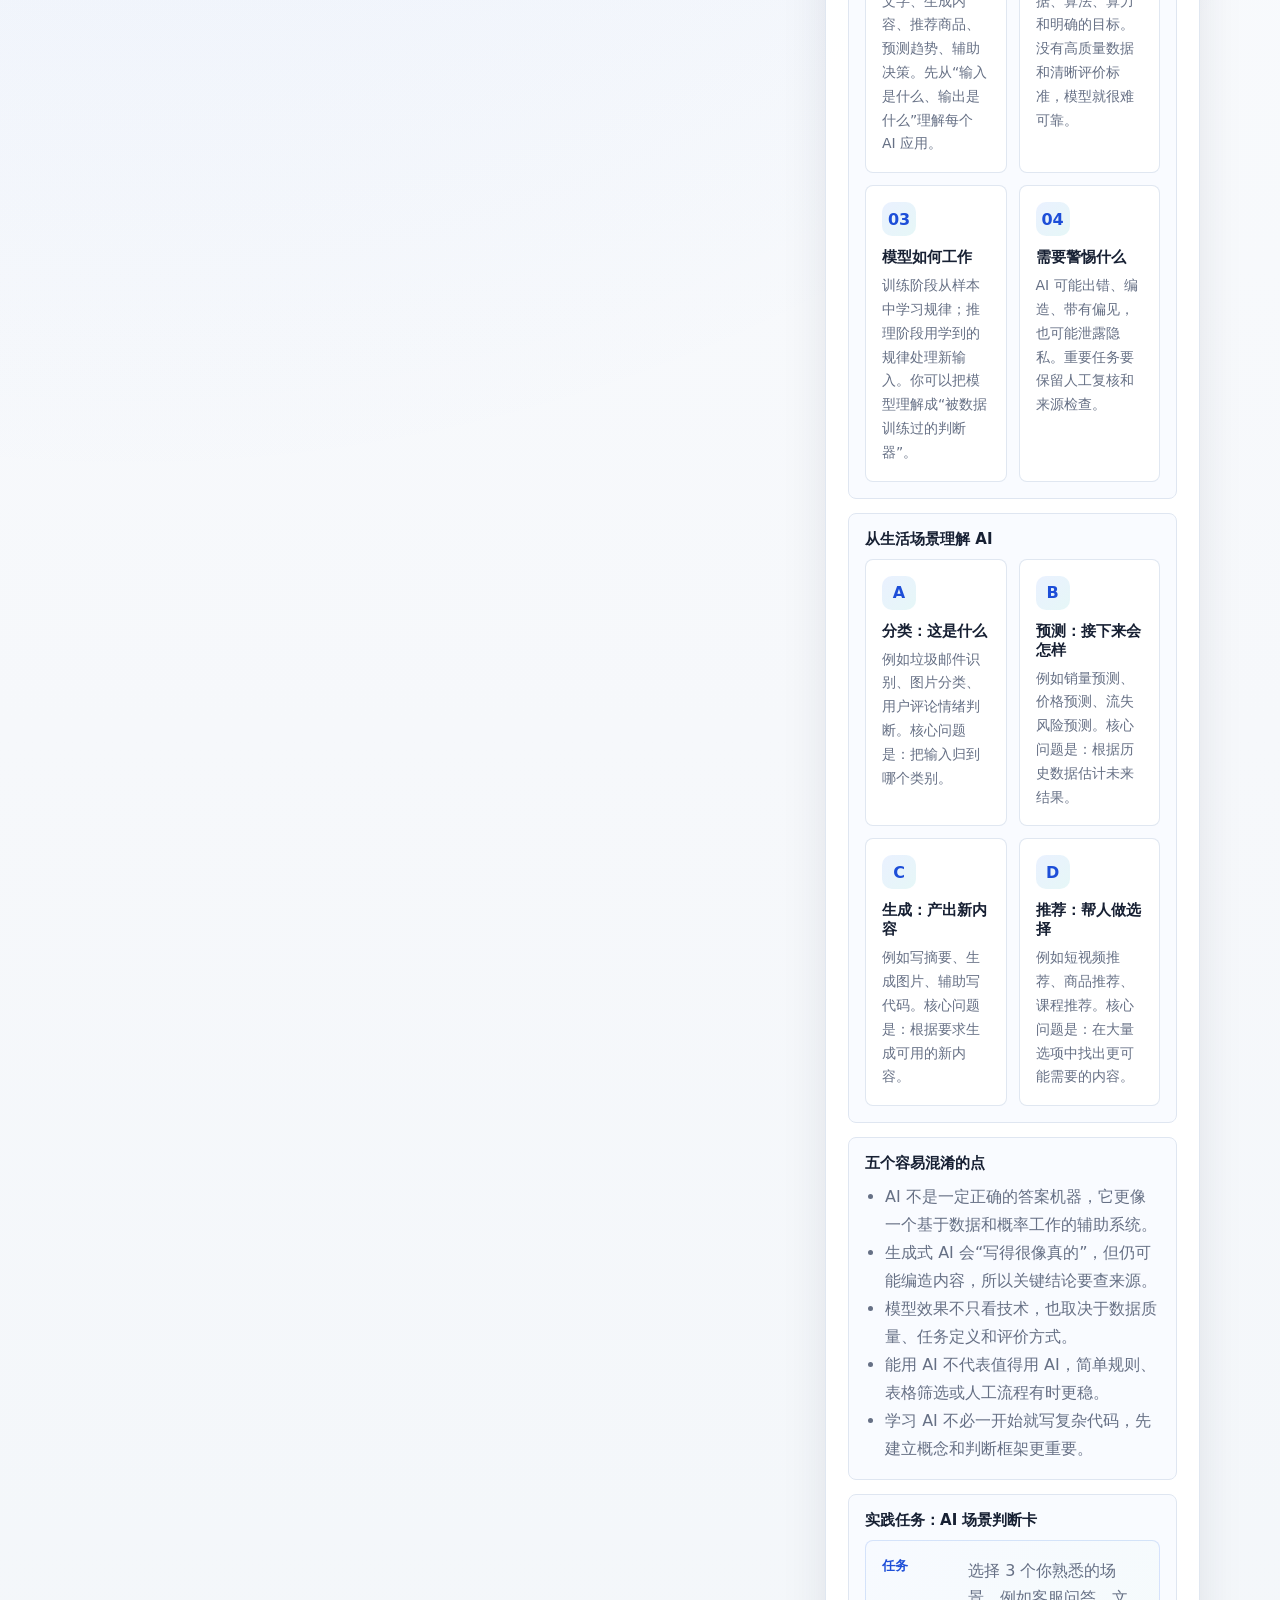
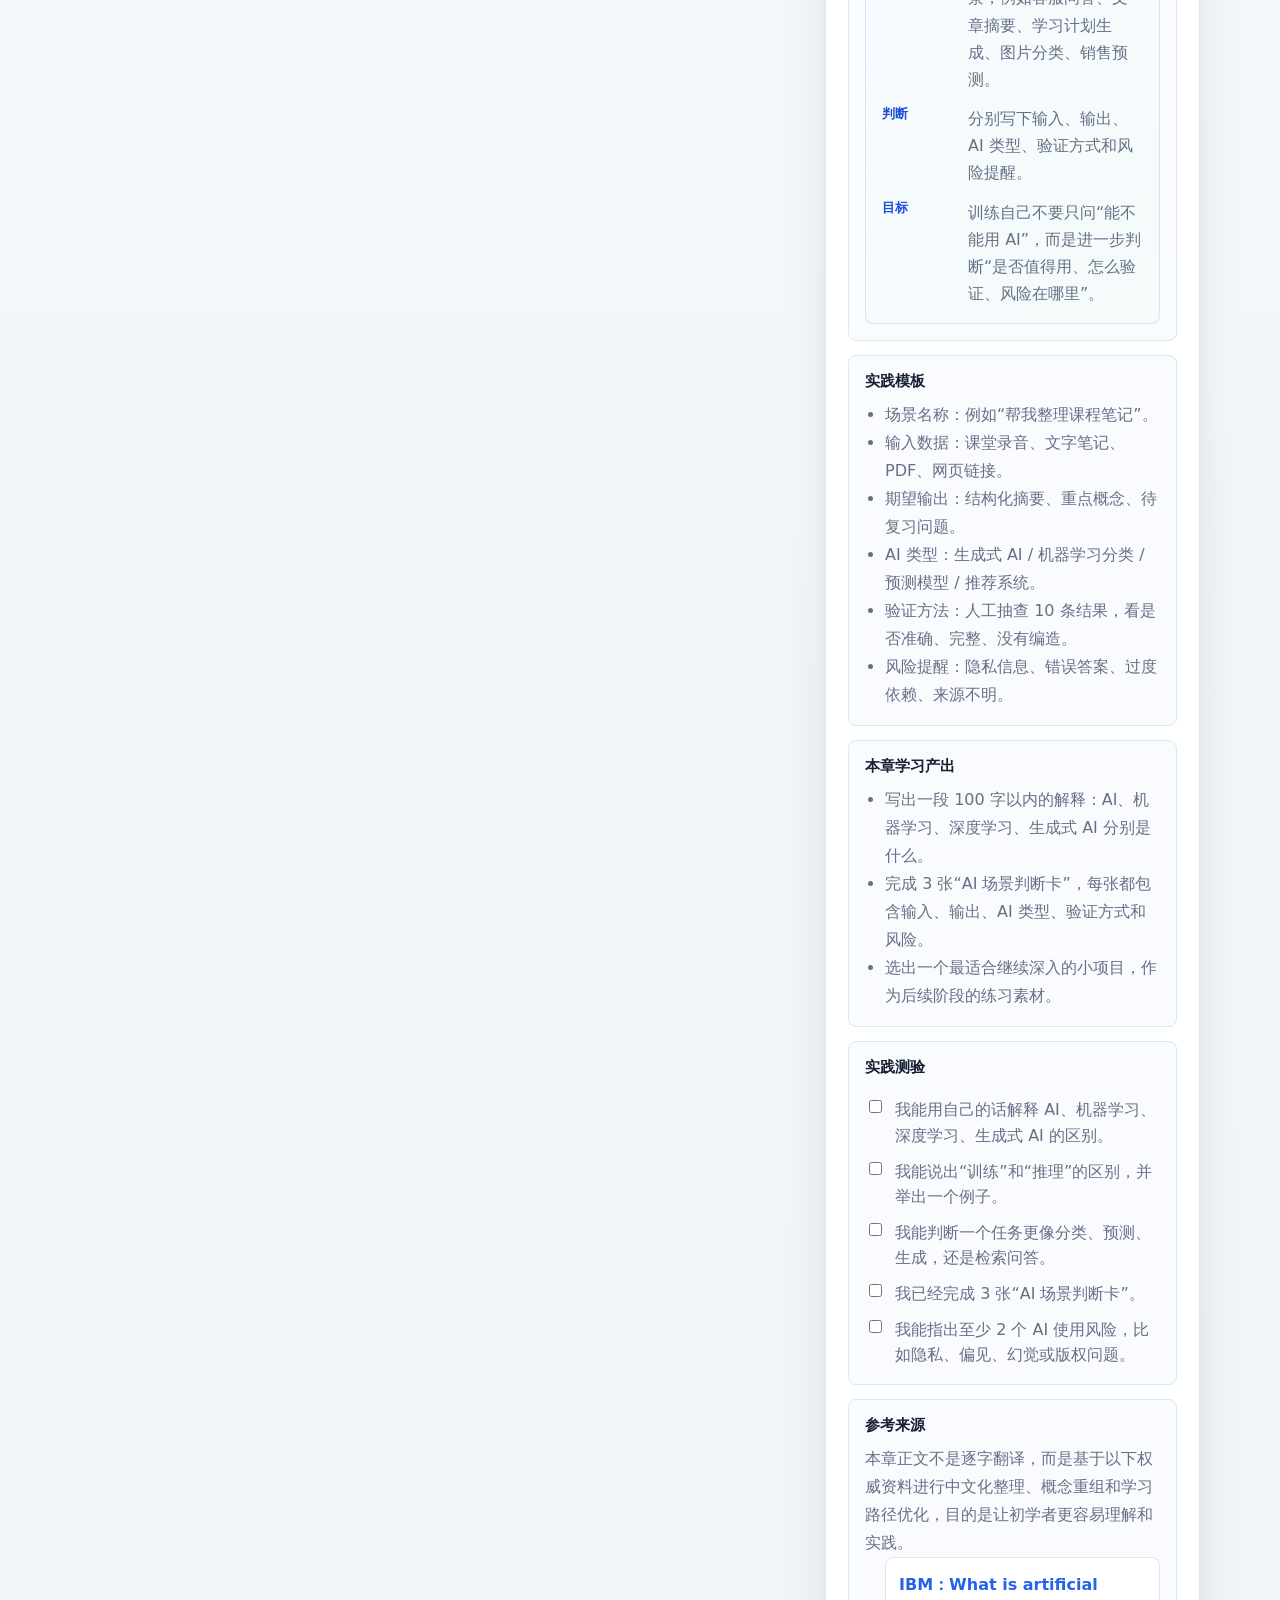
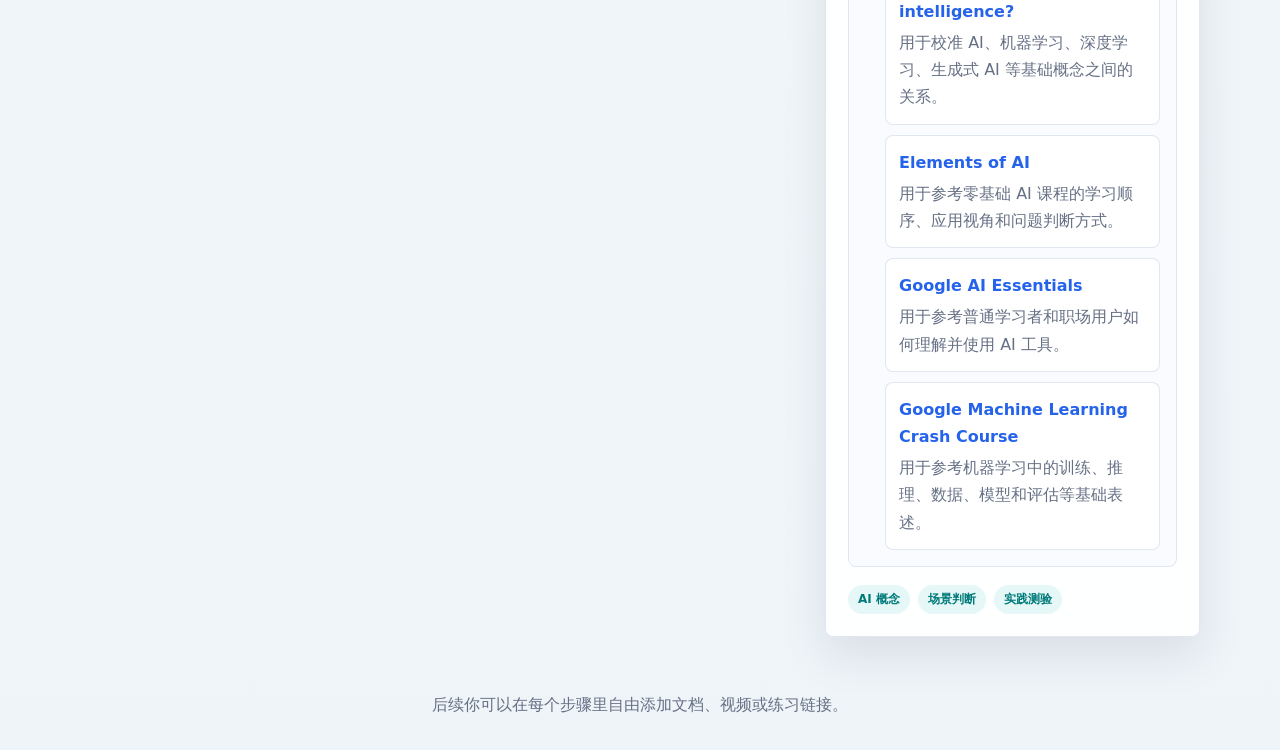
==== commit f79abdf2: "Complete AI basics chapter with references" ====
--- a/ai-learning-roadmap.html
+++ b/ai-learning-roadmap.html
@@ -445,6 +445,38 @@
       line-height: 1.7;
     }
 
+    .chapter-note {
+      padding: 15px;
+      border-left: 3px solid var(--accent);
+      border-radius: var(--radius);
+      background: #f4fbfa;
+      color: #31527d;
+      line-height: 1.75;
+    }
+
+    .reference-list {
+      display: grid;
+      gap: 10px;
+      padding: 0;
+      margin: 0;
+      list-style: none;
+    }
+
+    .reference-list li {
+      padding: 13px;
+      border: 1px solid rgba(223, 230, 241, 0.95);
+      border-radius: var(--radius);
+      background: #ffffff;
+      color: var(--muted);
+      line-height: 1.7;
+    }
+
+    .reference-list a {
+      display: inline-block;
+      margin-bottom: 4px;
+      font-weight: 800;
+    }
+
     .quiz {
       display: grid;
       gap: 10px;
@@ -639,7 +671,7 @@
 
         <div class="detail-body">
           <section class="content-slot is-visible" id="step-1-content" data-step="1">
-            <p class="placeholder">学习目标：用中文建立 AI 的第一张认知地图。学完后，你应该能说清 AI 在做什么、它依赖什么、适合解决什么问题，以及什么时候不该盲目使用它。</p>
+            <p class="placeholder">学习目标：用中文完成 AI 基础概念这一章。学完后，你应该能说清 AI、机器学习、深度学习、生成式 AI 的关系，能判断一个场景是否适合用 AI，并能设计一个简单的验证方法。</p>
 
             <div class="content-block">
               <div class="mini-section">
@@ -667,6 +699,11 @@
               </div>
 
               <div class="mini-section">
+                <h4>本章学习路径</h4>
+                <div class="chapter-note">先理解“AI 是什么”，再理解“模型如何从数据中学习”，最后回到真实场景里判断：这个问题是否真的需要 AI、结果怎样验证、风险如何控制。</div>
+              </div>
+
+              <div class="mini-section">
                 <h4>四个入门知识块</h4>
                 <div class="lesson-grid">
                   <div class="lesson-card">
@@ -690,6 +727,43 @@
                     <p>AI 可能出错、编造、带有偏见，也可能泄露隐私。重要任务要保留人工复核和来源检查。</p>
                   </div>
                 </div>
+              </div>
+
+              <div class="mini-section">
+                <h4>从生活场景理解 AI</h4>
+                <div class="lesson-grid">
+                  <div class="lesson-card">
+                    <div class="icon">A</div>
+                    <strong>分类：这是什么</strong>
+                    <p>例如垃圾邮件识别、图片分类、用户评论情绪判断。核心问题是：把输入归到哪个类别。</p>
+                  </div>
+                  <div class="lesson-card">
+                    <div class="icon">B</div>
+                    <strong>预测：接下来会怎样</strong>
+                    <p>例如销量预测、价格预测、流失风险预测。核心问题是：根据历史数据估计未来结果。</p>
+                  </div>
+                  <div class="lesson-card">
+                    <div class="icon">C</div>
+                    <strong>生成：产出新内容</strong>
+                    <p>例如写摘要、生成图片、辅助写代码。核心问题是：根据要求生成可用的新内容。</p>
+                  </div>
+                  <div class="lesson-card">
+                    <div class="icon">D</div>
+                    <strong>推荐：帮人做选择</strong>
+                    <p>例如短视频推荐、商品推荐、课程推荐。核心问题是：在大量选项中找出更可能需要的内容。</p>
+                  </div>
+                </div>
+              </div>
+
+              <div class="mini-section">
+                <h4>五个容易混淆的点</h4>
+                <ul>
+                  <li>AI 不是一定正确的答案机器，它更像一个基于数据和概率工作的辅助系统。</li>
+                  <li>生成式 AI 会“写得很像真的”，但仍可能编造内容，所以关键结论要查来源。</li>
+                  <li>模型效果不只看技术，也取决于数据质量、任务定义和评价方式。</li>
+                  <li>能用 AI 不代表值得用 AI，简单规则、表格筛选或人工流程有时更稳。</li>
+                  <li>学习 AI 不必一开始就写复杂代码，先建立概念和判断框架更重要。</li>
+                </ul>
               </div>
 
               <div class="mini-section">
@@ -722,6 +796,15 @@
                 </ul>
               </div>
 
+              <div class="mini-section">
+                <h4>本章学习产出</h4>
+                <ul>
+                  <li>写出一段 100 字以内的解释：AI、机器学习、深度学习、生成式 AI 分别是什么。</li>
+                  <li>完成 3 张“AI 场景判断卡”，每张都包含输入、输出、AI 类型、验证方式和风险。</li>
+                  <li>选出一个最适合继续深入的小项目，作为后续阶段的练习素材。</li>
+                </ul>
+              </div>
+
               <div class="mini-section quiz">
                 <h4>实践测验</h4>
                 <label><input type="checkbox" /> 我能用自己的话解释 AI、机器学习、深度学习、生成式 AI 的区别。</label>
@@ -729,6 +812,17 @@
                 <label><input type="checkbox" /> 我能判断一个任务更像分类、预测、生成，还是检索问答。</label>
                 <label><input type="checkbox" /> 我已经完成 3 张“AI 场景判断卡”。</label>
                 <label><input type="checkbox" /> 我能指出至少 2 个 AI 使用风险，比如隐私、偏见、幻觉或版权问题。</label>
+              </div>
+
+              <div class="mini-section">
+                <h4>参考来源</h4>
+                <p>本章正文不是逐字翻译，而是基于以下权威资料进行中文化整理、概念重组和学习路径优化，目的是让初学者更容易理解和实践。</p>
+                <ul class="reference-list">
+                  <li><a href="https://www.ibm.com/think/topics/artificial-intelligence" target="_blank" rel="noopener">IBM：What is artificial intelligence?</a><br />用于校准 AI、机器学习、深度学习、生成式 AI 等基础概念之间的关系。</li>
+                  <li><a href="https://www.elementsofai.com/" target="_blank" rel="noopener">Elements of AI</a><br />用于参考零基础 AI 课程的学习顺序、应用视角和问题判断方式。</li>
+                  <li><a href="https://grow.google/ai-essentials/" target="_blank" rel="noopener">Google AI Essentials</a><br />用于参考普通学习者和职场用户如何理解并使用 AI 工具。</li>
+                  <li><a href="https://developers.google.com/machine-learning/crash-course" target="_blank" rel="noopener">Google Machine Learning Crash Course</a><br />用于参考机器学习中的训练、推理、数据、模型和评估等基础表述。</li>
+                </ul>
               </div>
             </div>
 
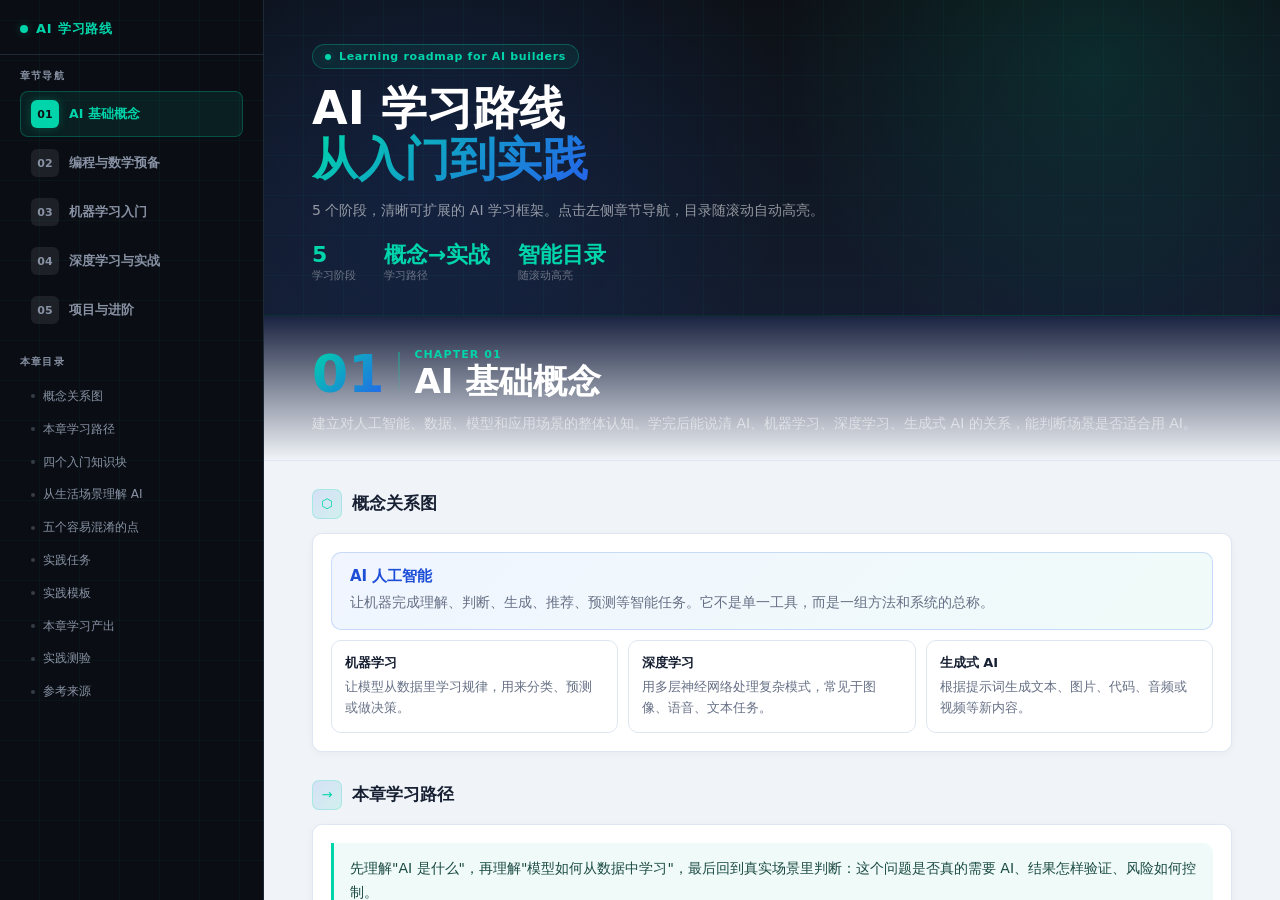
==== commit 9360c974: "Redesign: tech-feel layout with sidebar nav + scrollable TOC - Left dark sidebar: chapter map (01–05" ====
--- a/ai-learning-roadmap.html
+++ b/ai-learning-roadmap.html
@@ -6,944 +6,789 @@
   <title>AI 学习路线 · 从入门到实践</title>
   <style>
     :root {
-      --bg: #f6f8fb;
-      --panel: #ffffff;
-      --panel-soft: #f9fbff;
+      --bg-dark: #0a0e14;
+      --bg-main: #f0f4f8;
+      --sidebar-w: 264px;
+      --accent: #00d4aa;
+      --accent-glow: rgba(0,212,170,0.28);
+      --primary: #2563eb;
       --text: #172033;
       --muted: #667085;
       --line: #dfe6f1;
-      --primary: #2563eb;
-      --primary-dark: #1d4ed8;
-      --accent: #00a6a6;
-      --accent-soft: #e6f7f7;
-      --violet: #725cff;
-      --shadow: 0 18px 45px rgba(30, 41, 59, 0.10);
-      --radius: 8px;
-      --max: 1120px;
-    }
-
-    * {
-      box-sizing: border-box;
-    }
-
-    html {
-      scroll-behavior: smooth;
-    }
-
+      --line-dark: #1e2a38;
+      --text-inv: #e8edf5;
+      --muted-inv: #8892a4;
+      --radius: 10px;
+    }
+    * { box-sizing: border-box; margin: 0; padding: 0; }
+    html { scroll-behavior: smooth; }
     body {
-      margin: 0;
-      min-height: 100vh;
-      font-family: "Inter", "PingFang SC", "Microsoft YaHei", system-ui, -apple-system, BlinkMacSystemFont, sans-serif;
+      font-family: "Inter","PingFang SC","Microsoft YaHei",system-ui,sans-serif;
+      background: var(--bg-dark);
       color: var(--text);
+      height: 100vh;
+      overflow: hidden;
+    }
+    a { color: var(--primary); text-decoration: none; }
+    a:hover { text-decoration: underline; }
+
+    /* ── APP SHELL ── */
+    .app { display: flex; height: 100vh; }
+
+    /* ── SIDEBAR ── */
+    .sidebar {
+      width: var(--sidebar-w);
+      min-width: var(--sidebar-w);
+      height: 100vh;
+      background: var(--bg-dark);
+      border-right: 1px solid var(--line-dark);
+      display: flex;
+      flex-direction: column;
+      overflow: hidden;
+      position: relative;
+      z-index: 10;
+    }
+    .sidebar::before {
+      content: "";
+      position: absolute;
+      inset: 0;
       background:
-        radial-gradient(circle at 10% 10%, rgba(37, 99, 235, 0.10), transparent 30%),
-        radial-gradient(circle at 90% 0%, rgba(0, 166, 166, 0.12), transparent 28%),
-        linear-gradient(180deg, #fbfdff 0%, var(--bg) 42%, #eef4f8 100%);
-      letter-spacing: 0;
-    }
-
-    a {
-      color: var(--primary);
-      text-decoration: none;
-    }
-
-    a:hover {
-      text-decoration: underline;
-    }
-
-    .page {
-      width: min(100% - 32px, var(--max));
-      margin: 0 auto;
-      padding: 48px 0 28px;
-    }
-
-    .hero {
-      display: grid;
-      grid-template-columns: minmax(0, 1.1fr) minmax(260px, 0.7fr);
-      gap: 28px;
-      align-items: end;
-      padding: 36px 0 24px;
-    }
-
-    .eyebrow {
-      display: inline-flex;
+        repeating-linear-gradient(0deg,transparent,transparent 39px,rgba(0,212,170,.04) 39px,rgba(0,212,170,.04) 40px),
+        repeating-linear-gradient(90deg,transparent,transparent 39px,rgba(0,212,170,.04) 39px,rgba(0,212,170,.04) 40px);
+      pointer-events: none;
+    }
+    .sidebar-brand {
+      padding: 20px 20px 16px;
+      font-size: 13px;
+      font-weight: 800;
+      color: var(--accent);
+      letter-spacing: .06em;
+      border-bottom: 1px solid var(--line-dark);
+      position: relative;
+      display: flex;
       align-items: center;
       gap: 8px;
-      margin: 0 0 18px;
-      padding: 7px 11px;
-      border: 1px solid rgba(37, 99, 235, 0.20);
-      border-radius: 999px;
-      background: rgba(255, 255, 255, 0.72);
-      color: var(--primary-dark);
-      font-size: 13px;
-      font-weight: 700;
-      backdrop-filter: blur(10px);
-    }
-
-    .eyebrow::before {
+    }
+    .sidebar-brand::before {
       content: "";
-      width: 8px;
-      height: 8px;
+      width: 8px; height: 8px;
       border-radius: 50%;
       background: var(--accent);
-      box-shadow: 0 0 0 5px rgba(0, 166, 166, 0.13);
-    }
-
-    h1 {
-      max-width: 760px;
-      margin: 0;
-      font-size: clamp(36px, 7vw, 76px);
-      line-height: 1.02;
-      letter-spacing: 0;
-    }
-
-    .lead {
-      max-width: 720px;
-      margin: 20px 0 0;
-      color: var(--muted);
-      font-size: clamp(16px, 2vw, 20px);
-      line-height: 1.8;
-    }
-
-    .hero-panel {
-      position: relative;
-      min-height: 220px;
-      padding: 22px;
-      border: 1px solid rgba(223, 230, 241, 0.86);
-      border-radius: var(--radius);
+      box-shadow: 0 0 8px var(--accent-glow);
+      animation: blink 2s ease-in-out infinite;
+    }
+    @keyframes blink { 0%,100%{opacity:1} 50%{opacity:.3} }
+
+    .sidebar-section { padding: 14px 20px 8px; position: relative; z-index: 1; }
+    .sidebar-label {
+      font-size: 10px;
+      font-weight: 700;
+      letter-spacing: .12em;
+      color: var(--muted-inv);
+      text-transform: uppercase;
+      margin-bottom: 8px;
+    }
+
+    /* chapter buttons */
+    .chapter-list { display: flex; flex-direction: column; gap: 3px; }
+    .chapter-btn {
+      display: flex; align-items: center; gap: 10px;
+      padding: 8px 10px;
+      border: 1px solid transparent;
+      border-radius: 8px;
+      background: transparent;
+      color: var(--muted-inv);
+      cursor: pointer; text-align: left; width: 100%;
+      transition: all 160ms ease;
+      font-family: inherit;
+      position: relative; z-index: 1;
+    }
+    .chapter-btn:hover { background: rgba(255,255,255,.05); color: var(--text-inv); }
+    .chapter-btn.active {
+      background: rgba(0,212,170,.09);
+      border-color: rgba(0,212,170,.28);
+      color: var(--accent);
+    }
+    .chapter-btn.active .ch-num {
+      background: var(--accent);
+      color: #0a0e14;
+      box-shadow: 0 0 10px var(--accent-glow);
+    }
+    .ch-num {
+      display: grid; place-items: center;
+      width: 28px; height: 28px; min-width: 28px;
+      border-radius: 6px;
+      background: rgba(255,255,255,.08);
+      font-size: 11px; font-weight: 800;
+      transition: all 160ms ease;
+    }
+    .ch-title { font-size: 12.5px; font-weight: 600; line-height: 1.3; }
+
+    /* TOC */
+    .toc-scroll {
+      flex: 1; overflow-y: auto; padding: 0 20px 20px;
+      position: relative; z-index: 1;
+    }
+    .toc-scroll::-webkit-scrollbar { width: 3px; }
+    .toc-scroll::-webkit-scrollbar-thumb { background: rgba(255,255,255,.1); border-radius: 2px; }
+    .toc-list { display: flex; flex-direction: column; gap: 2px; }
+    .toc-item {
+      display: flex; align-items: center; gap: 8px;
+      padding: 6px 10px;
+      border-radius: 6px;
+      font-size: 12px;
+      color: var(--muted-inv);
+      cursor: pointer;
+      transition: all 140ms ease;
+      line-height: 1.4;
+      border: 1px solid transparent;
+    }
+    .toc-item::before {
+      content: "";
+      width: 4px; height: 4px; min-width: 4px;
+      border-radius: 50%;
+      background: currentColor;
+      opacity: .35;
+      transition: all 140ms ease;
+    }
+    .toc-item:hover { background: rgba(255,255,255,.05); color: var(--text-inv); }
+    .toc-item.active {
+      background: rgba(0,212,170,.09);
+      border-color: rgba(0,212,170,.22);
+      color: var(--accent);
+    }
+    .toc-item.active::before {
+      opacity: 1; width: 6px; height: 6px;
+      background: var(--accent);
+      box-shadow: 0 0 6px var(--accent-glow);
+    }
+
+    /* ── MAIN AREA ── */
+    .main-area {
+      flex: 1; height: 100vh;
+      overflow-y: auto;
+      background: var(--bg-main);
+    }
+    .main-area::-webkit-scrollbar { width: 5px; }
+    .main-area::-webkit-scrollbar-thumb { background: rgba(37,99,235,.18); border-radius: 3px; }
+
+    /* HERO */
+    .hero {
       background:
-        linear-gradient(135deg, rgba(255, 255, 255, 0.88), rgba(249, 251, 255, 0.70)),
-        repeating-linear-gradient(90deg, rgba(37, 99, 235, 0.06) 0 1px, transparent 1px 28px),
-        repeating-linear-gradient(0deg, rgba(0, 166, 166, 0.05) 0 1px, transparent 1px 28px);
-      box-shadow: var(--shadow);
-      overflow: hidden;
-    }
-
-    .hero-panel::after {
+        radial-gradient(circle at 18% 50%,rgba(37,99,235,.14),transparent 40%),
+        radial-gradient(circle at 82% 20%,rgba(0,212,170,.12),transparent 36%),
+        linear-gradient(180deg,#0d1117 0%,#131c2e 100%);
+      padding: 44px 48px 32px;
+      border-bottom: 1px solid rgba(0,212,170,.14);
+      position: relative; overflow: hidden;
+    }
+    .hero::before {
       content: "";
-      position: absolute;
-      inset: auto -20% -35% 30%;
-      height: 140px;
-      background: linear-gradient(90deg, rgba(37, 99, 235, 0.0), rgba(37, 99, 235, 0.22), rgba(0, 166, 166, 0.18));
-      transform: rotate(-8deg);
-    }
-
-    .metric {
-      position: relative;
-      z-index: 1;
-      display: grid;
-      gap: 14px;
-    }
-
-    .metric-row {
-      display: flex;
-      justify-content: space-between;
-      gap: 14px;
-      padding: 14px;
-      border: 1px solid rgba(223, 230, 241, 0.92);
-      border-radius: var(--radius);
-      background: rgba(255, 255, 255, 0.78);
-    }
-
-    .metric-row span {
-      color: var(--muted);
-      font-size: 13px;
-    }
-
-    .metric-row strong {
-      font-size: 20px;
-    }
-
-    .layout {
-      display: grid;
-      grid-template-columns: minmax(0, 1fr) minmax(320px, 0.52fr);
-      gap: 24px;
-      align-items: start;
-      margin-top: 26px;
-    }
-
-    .steps {
-      display: grid;
-      gap: 14px;
-    }
-
-    .step-card {
-      position: relative;
-      display: grid;
-      grid-template-columns: 72px minmax(0, 1fr) auto;
-      gap: 18px;
-      align-items: center;
-      padding: 20px;
-      border: 1px solid rgba(223, 230, 241, 0.95);
-      border-radius: var(--radius);
-      background: rgba(255, 255, 255, 0.86);
-      box-shadow: 0 10px 26px rgba(30, 41, 59, 0.06);
-      transition: transform 180ms ease, border-color 180ms ease, box-shadow 180ms ease, background 180ms ease;
-    }
-
-    .step-card:hover,
-    .step-card.is-active {
-      transform: translateY(-2px);
-      border-color: rgba(37, 99, 235, 0.38);
-      background: rgba(255, 255, 255, 0.96);
-      box-shadow: 0 18px 38px rgba(37, 99, 235, 0.10);
-    }
-
-    .step-number {
-      display: grid;
-      place-items: center;
-      width: 56px;
-      height: 56px;
-      border-radius: 18px;
-      background: linear-gradient(135deg, #eaf1ff, #e6f7f7);
-      color: var(--primary-dark);
-      font-size: 20px;
-      font-weight: 800;
-      border: 1px solid rgba(37, 99, 235, 0.18);
-    }
-
-    .step-copy h2 {
-      margin: 0 0 8px;
-      font-size: 20px;
-      line-height: 1.35;
-    }
-
-    .step-copy p {
-      margin: 0;
-      color: var(--muted);
-      line-height: 1.7;
-    }
-
-    .step-action {
-      min-width: 110px;
-      height: 42px;
-      padding: 0 16px;
-      border: 0;
-      border-radius: var(--radius);
-      background: var(--text);
-      color: #fff;
-      font: inherit;
-      font-size: 14px;
-      font-weight: 700;
-      cursor: pointer;
-      transition: background 160ms ease, transform 160ms ease;
-    }
-
-    .step-action:hover,
-    .step-action:focus-visible {
-      background: var(--primary);
-      outline: none;
-      transform: translateY(-1px);
-    }
-
-    .detail-panel {
-      position: sticky;
-      top: 18px;
-      border: 1px solid rgba(223, 230, 241, 0.95);
-      border-radius: var(--radius);
-      background: rgba(255, 255, 255, 0.92);
-      box-shadow: var(--shadow);
-      overflow: hidden;
-    }
-
-    .detail-head {
-      padding: 22px;
+      position: absolute; inset: 0;
+      background:
+        repeating-linear-gradient(0deg,transparent,transparent 39px,rgba(0,212,170,.035) 39px,rgba(0,212,170,.035) 40px),
+        repeating-linear-gradient(90deg,transparent,transparent 39px,rgba(0,212,170,.035) 39px,rgba(0,212,170,.035) 40px);
+      pointer-events: none;
+    }
+    .eyebrow {
+      display: inline-flex; align-items: center; gap: 8px;
+      margin-bottom: 14px;
+      padding: 5px 12px;
+      border: 1px solid rgba(0,212,170,.3);
+      border-radius: 999px;
+      background: rgba(0,212,170,.08);
+      color: var(--accent);
+      font-size: 11px; font-weight: 700; letter-spacing: .06em;
+      position: relative; z-index: 1;
+    }
+    .eyebrow::before {
+      content: ""; width: 6px; height: 6px; border-radius: 50%;
+      background: var(--accent); box-shadow: 0 0 8px var(--accent-glow);
+      animation: blink 2s ease-in-out infinite;
+    }
+    .hero h1 {
+      font-size: clamp(26px,3.6vw,50px);
+      font-weight: 900; color: #fff; line-height: 1.1;
+      margin-bottom: 14px;
+      position: relative; z-index: 1;
+    }
+    .hero h1 span {
+      background: linear-gradient(135deg,var(--accent),#2563eb);
+      -webkit-background-clip: text; -webkit-text-fill-color: transparent;
+      background-clip: text;
+    }
+    .hero-lead {
+      color: rgba(255,255,255,.55); font-size: 14px; line-height: 1.8;
+      max-width: 640px; position: relative; z-index: 1;
+    }
+    .hero-stats {
+      display: flex; gap: 28px; margin-top: 20px;
+      position: relative; z-index: 1;
+    }
+    .stat-num { font-size: 22px; font-weight: 900; color: var(--accent); line-height: 1; }
+    .stat-label { font-size: 11px; color: rgba(255,255,255,.38); margin-top: 2px; }
+
+    /* CHAPTER PANEL */
+    .chapter-panel { display: none; }
+    .chapter-panel.active {
+      display: block;
+      animation: fadeUp 280ms ease both;
+    }
+    @keyframes fadeUp {
+      from { opacity: 0; transform: translateY(14px); }
+      to   { opacity: 1; transform: translateY(0); }
+    }
+
+    .chapter-hero {
+      padding: 32px 48px 24px;
+      background: linear-gradient(180deg,#1a2340 0%,var(--bg-main) 100%);
       border-bottom: 1px solid var(--line);
-      background: linear-gradient(135deg, #ffffff, #f5f9ff);
-    }
-
-    .detail-kicker {
-      display: inline-flex;
-      align-items: center;
-      gap: 8px;
-      margin-bottom: 12px;
-      color: var(--accent);
-      font-size: 13px;
-      font-weight: 800;
-    }
-
-    .detail-kicker::before {
-      content: "";
-      width: 24px;
-      height: 2px;
-      background: currentColor;
-    }
-
-    .detail-head h3 {
-      margin: 0;
-      font-size: 24px;
-      line-height: 1.35;
-    }
-
-    .detail-body {
-      padding: 22px;
-    }
-
-    .content-slot {
-      display: none;
-      animation: fadeUp 220ms ease both;
-    }
-
-    .content-slot.is-visible {
-      display: block;
-    }
-
-    .placeholder {
-      margin: 0 0 18px;
-      padding: 16px;
-      border: 1px dashed rgba(37, 99, 235, 0.34);
-      border-radius: var(--radius);
-      background: #f7faff;
-      color: #31527d;
-      line-height: 1.7;
-    }
-
-    .content-block {
-      display: grid;
-      gap: 14px;
-      margin-top: 16px;
-    }
-
-    .mini-section {
-      padding: 16px;
+    }
+    .chapter-badge { display: flex; align-items: center; gap: 14px; margin-bottom: 10px; }
+    .ch-big {
+      font-size: 52px; font-weight: 900; line-height: 1;
+      background: linear-gradient(135deg,var(--accent),#2563eb);
+      -webkit-background-clip: text; -webkit-text-fill-color: transparent;
+      background-clip: text;
+    }
+    .ch-divider {
+      width: 2px; height: 44px;
+      background: linear-gradient(180deg,var(--accent),transparent);
+      opacity: .4;
+    }
+    .ch-tag { font-size: 11px; font-weight: 700; color: var(--accent); letter-spacing: .1em; text-transform: uppercase; }
+    .ch-name { font-size: clamp(20px,2.8vw,34px); font-weight: 900; color: #fff; line-height: 1.2; }
+    .ch-desc { color: rgba(255,255,255,.52); font-size: 14px; line-height: 1.75; }
+
+    /* CONTENT */
+    .content-area { padding: 28px 48px 56px; }
+    .content-section { margin-bottom: 28px; scroll-margin-top: 16px; }
+
+    .sec-header { display: flex; align-items: center; gap: 10px; margin-bottom: 14px; }
+    .sec-icon {
+      display: grid; place-items: center;
+      width: 30px; height: 30px; min-width: 30px;
+      border-radius: 7px;
+      background: linear-gradient(135deg,rgba(37,99,235,.13),rgba(0,212,170,.13));
+      border: 1px solid rgba(0,212,170,.2);
+      font-size: 13px; color: var(--accent);
+    }
+    .sec-header h3 { font-size: 17px; font-weight: 800; color: var(--text); }
+
+    .panel {
+      background: #fff;
       border: 1px solid var(--line);
       border-radius: var(--radius);
-      background: var(--panel-soft);
-    }
-
-    .mini-section h4 {
-      margin: 0 0 10px;
-      font-size: 15px;
-    }
-
-    .mini-section p,
-    .mini-section ul {
-      margin: 0;
-      color: var(--muted);
-      line-height: 1.75;
-    }
-
-    .mini-section ul {
-      padding-left: 20px;
-    }
-
-    .concept-map {
-      display: grid;
-      grid-template-columns: 1fr;
-      gap: 12px;
-    }
-
-    .concept-node {
-      position: relative;
-      padding: 15px;
-      border: 1px solid rgba(223, 230, 241, 0.95);
+      padding: 18px;
+      box-shadow: 0 2px 8px rgba(30,41,59,.04);
+    }
+
+    .concept-root {
+      padding: 14px 18px;
+      border: 1px solid rgba(37,99,235,.2);
       border-radius: var(--radius);
-      background: #ffffff;
-    }
-
-    .concept-node strong {
-      display: block;
-      margin-bottom: 6px;
-      color: var(--text);
-      font-size: 15px;
-    }
-
-    .concept-node span {
-      display: block;
-      color: var(--muted);
-      line-height: 1.7;
-      font-size: 14px;
-    }
-
-    .concept-node.primary {
-      border-color: rgba(37, 99, 235, 0.24);
-      background: linear-gradient(135deg, #f7faff, #ffffff);
-    }
-
-    .concept-flow {
-      display: grid;
-      grid-template-columns: repeat(3, minmax(0, 1fr));
-      gap: 10px;
-    }
-
-    .concept-flow .concept-node::before {
-      content: "";
-      position: absolute;
-      top: -7px;
-      left: 18px;
-      width: 12px;
-      height: 12px;
-      border-left: 1px solid rgba(37, 99, 235, 0.28);
-      border-bottom: 1px solid rgba(37, 99, 235, 0.28);
-      background: #ffffff;
-      transform: rotate(135deg);
-    }
-
-    .lesson-grid {
-      display: grid;
-      grid-template-columns: repeat(2, minmax(0, 1fr));
-      gap: 12px;
-    }
-
+      background: linear-gradient(135deg,#f0f5ff,#f0fbf9);
+      margin-bottom: 10px;
+    }
+    .concept-root strong { display: block; font-size: 15px; margin-bottom: 5px; color: #1d4ed8; }
+    .concept-root p { color: var(--muted); line-height: 1.7; font-size: 14px; margin: 0; }
+
+    .concept-children {
+      display: grid; grid-template-columns: repeat(3,1fr); gap: 10px;
+    }
+    .concept-child {
+      padding: 13px; border: 1px solid var(--line);
+      border-radius: var(--radius); background: #fff;
+    }
+    .concept-child strong { display: block; font-size: 13px; margin-bottom: 4px; }
+    .concept-child p { font-size: 13px; color: var(--muted); line-height: 1.65; margin: 0; }
+
+    .lesson-grid { display: grid; grid-template-columns: repeat(2,1fr); gap: 10px; }
     .lesson-card {
-      min-height: 132px;
-      padding: 16px;
-      border: 1px solid rgba(223, 230, 241, 0.95);
-      border-radius: var(--radius);
-      background: #ffffff;
-    }
-
-    .lesson-card .icon {
-      display: grid;
-      place-items: center;
-      width: 34px;
-      height: 34px;
-      margin-bottom: 12px;
-      border-radius: 10px;
-      background: linear-gradient(135deg, #eaf1ff, #e6f7f7);
-      color: var(--primary-dark);
-      font-weight: 800;
-    }
-
-    .lesson-card strong {
-      display: block;
-      margin-bottom: 7px;
-      color: var(--text);
-      font-size: 15px;
-    }
-
-    .lesson-card p {
-      margin: 0;
-      color: var(--muted);
-      font-size: 14px;
-      line-height: 1.7;
+      padding: 15px; border: 1px solid var(--line);
+      border-radius: var(--radius); background: #fff;
+      transition: border-color 140ms, box-shadow 140ms;
+    }
+    .lesson-card:hover {
+      border-color: rgba(0,212,170,.3);
+      box-shadow: 0 4px 14px rgba(0,212,170,.07);
+    }
+    .l-icon {
+      display: grid; place-items: center;
+      width: 30px; height: 30px; border-radius: 7px;
+      background: linear-gradient(135deg,#eaf1ff,#e6f7f7);
+      color: #1d4ed8; font-size: 11px; font-weight: 800;
+      margin-bottom: 9px;
+    }
+    .lesson-card strong { display: block; font-size: 13px; margin-bottom: 5px; }
+    .lesson-card p { font-size: 13px; color: var(--muted); line-height: 1.7; margin: 0; }
+
+    .note-block {
+      padding: 13px 16px;
+      border-left: 3px solid var(--accent);
+      background: #f0fbf9;
+      border-radius: 0 var(--radius) var(--radius) 0;
+      color: #1a4a42; line-height: 1.75; font-size: 14px;
     }
 
     .practice-card {
-      display: grid;
-      gap: 12px;
-      padding: 16px;
-      border-radius: var(--radius);
-      background: linear-gradient(135deg, #f7faff, #f4fbfa);
-      border: 1px solid rgba(37, 99, 235, 0.16);
-    }
-
+      background: linear-gradient(135deg,#f0f5ff,#f0fbf9);
+      border: 1px solid rgba(37,99,235,.14);
+      border-radius: var(--radius); padding: 16px;
+    }
     .practice-row {
-      display: grid;
-      grid-template-columns: 74px minmax(0, 1fr);
-      gap: 12px;
+      display: grid; grid-template-columns: 66px 1fr;
+      gap: 10px; padding: 9px 0;
+      border-bottom: 1px solid rgba(37,99,235,.09);
       align-items: start;
     }
-
-    .practice-row strong {
-      color: var(--primary-dark);
-      font-size: 13px;
-    }
-
-    .practice-row span {
-      color: var(--muted);
-      line-height: 1.7;
-    }
-
-    .chapter-note {
-      padding: 15px;
-      border-left: 3px solid var(--accent);
-      border-radius: var(--radius);
-      background: #f4fbfa;
-      color: #31527d;
-      line-height: 1.75;
-    }
-
-    .reference-list {
-      display: grid;
-      gap: 10px;
-      padding: 0;
-      margin: 0;
-      list-style: none;
-    }
-
-    .reference-list li {
-      padding: 13px;
-      border: 1px solid rgba(223, 230, 241, 0.95);
-      border-radius: var(--radius);
-      background: #ffffff;
-      color: var(--muted);
-      line-height: 1.7;
-    }
-
-    .reference-list a {
-      display: inline-block;
-      margin-bottom: 4px;
-      font-weight: 800;
-    }
-
-    .quiz {
-      display: grid;
-      gap: 10px;
-    }
-
-    .quiz label {
-      display: flex;
-      gap: 10px;
-      align-items: flex-start;
-      color: var(--muted);
-      line-height: 1.6;
-    }
-
-    .tag-row {
-      display: flex;
-      flex-wrap: wrap;
-      gap: 8px;
-      margin-top: 18px;
-    }
-
+    .practice-row:last-child { border-bottom: none; }
+    .practice-row strong { color: #1d4ed8; font-size: 12px; padding-top: 2px; }
+    .practice-row span { color: var(--muted); line-height: 1.7; font-size: 13px; }
+
+    .placeholder-block {
+      padding: 15px; border: 1px dashed rgba(37,99,235,.3);
+      border-radius: var(--radius); background: #f7faff;
+      color: #31527d; line-height: 1.7; font-size: 14px;
+    }
+
+    ul.styled { padding-left: 18px; color: var(--muted); line-height: 1.8; font-size: 14px; }
+    ul.styled li { margin-bottom: 5px; }
+
+    .quiz-list { display: flex; flex-direction: column; gap: 7px; }
+    .quiz-item {
+      display: flex; gap: 10px; align-items: flex-start;
+      padding: 11px 13px;
+      border: 1px solid var(--line); border-radius: 8px;
+      background: #fafcff; transition: border-color 140ms;
+    }
+    .quiz-item:hover { border-color: rgba(0,212,170,.28); }
+    .quiz-item input[type="checkbox"] { margin-top: 2px; accent-color: var(--accent); }
+    .quiz-item label { color: var(--muted); font-size: 13px; line-height: 1.6; cursor: pointer; }
+
+    .ref-list { list-style: none; padding: 0; display: grid; gap: 9px; }
+    .ref-list li {
+      padding: 13px; border: 1px solid var(--line);
+      border-radius: var(--radius); background: #fff;
+    }
+    .ref-list a { color: var(--primary); font-weight: 700; font-size: 13px; display: inline-block; margin-bottom: 3px; }
+    .ref-list p { color: var(--muted); font-size: 12px; line-height: 1.65; margin: 0; }
+
+    .tag-row { display: flex; gap: 7px; flex-wrap: wrap; margin-top: 14px; }
     .tag {
-      padding: 6px 10px;
-      border-radius: 999px;
-      background: var(--accent-soft);
-      color: #007a7a;
-      font-size: 12px;
-      font-weight: 700;
+      padding: 4px 9px; border-radius: 999px;
+      background: rgba(0,212,170,.1); color: #007a7a;
+      font-size: 11px; font-weight: 700;
+      border: 1px solid rgba(0,212,170,.2);
     }
 
     footer {
-      margin-top: 34px;
-      padding: 20px 0 4px;
-      color: var(--muted);
-      text-align: center;
-      line-height: 1.7;
-    }
-
-    @keyframes fadeUp {
-      from {
-        opacity: 0;
-        transform: translateY(8px);
-      }
-
-      to {
-        opacity: 1;
-        transform: translateY(0);
-      }
-    }
-
-    @media (max-width: 880px) {
-      .page {
-        width: min(100% - 24px, var(--max));
-        padding-top: 28px;
-      }
-
-      .hero,
-      .layout {
-        grid-template-columns: 1fr;
-      }
-
-      .hero-panel {
-        min-height: 180px;
-      }
-
-      .detail-panel {
-        position: static;
-      }
-    }
-
-    @media (max-width: 620px) {
-      .hero {
-        padding-top: 20px;
-      }
-
-      .step-card {
-        grid-template-columns: 52px minmax(0, 1fr);
-        align-items: start;
-        padding: 16px;
-      }
-
-      .step-number {
-        width: 46px;
-        height: 46px;
-        border-radius: 14px;
-        font-size: 17px;
-      }
-
-      .step-action {
-        grid-column: 1 / -1;
-        width: 100%;
-      }
-
-      .concept-flow,
-      .lesson-grid {
-        grid-template-columns: 1fr;
-      }
-
-      .practice-row {
-        grid-template-columns: 1fr;
-        gap: 4px;
-      }
-
-      .detail-head,
-      .detail-body {
-        padding: 18px;
-      }
+      padding: 18px 48px;
+      text-align: center; color: var(--muted);
+      font-size: 12px; border-top: 1px solid var(--line);
+    }
+
+    /* MOBILE */
+    .sidebar-toggle {
+      display: none;
+      position: fixed; top: 14px; left: 14px; z-index: 200;
+      width: 38px; height: 38px; border-radius: 8px;
+      background: #0a0e14; border: 1px solid var(--line-dark);
+      color: var(--accent); cursor: pointer; font-size: 17px;
+      align-items: center; justify-content: center;
+    }
+    @media (max-width: 860px) {
+      .sidebar { position: fixed; left: -264px; transition: left 240ms ease; z-index: 100; }
+      .sidebar.open { left: 0; box-shadow: 4px 0 24px rgba(0,0,0,.5); }
+      .sidebar-toggle { display: flex; }
+      .hero, .content-area, .chapter-hero, footer { padding-left: 20px; padding-right: 20px; }
+      .concept-children, .lesson-grid { grid-template-columns: 1fr; }
+      .practice-row { grid-template-columns: 1fr; gap: 3px; }
     }
   </style>
 </head>
 <body>
-  <main class="page">
+<button class="sidebar-toggle" id="sidebarToggle">☰</button>
+<div class="app">
+
+  <!-- ── SIDEBAR ── -->
+  <nav class="sidebar" id="sidebar">
+    <div class="sidebar-brand">AI 学习路线</div>
+
+    <div class="sidebar-section">
+      <div class="sidebar-label">章节导航</div>
+      <div class="chapter-list">
+        <button class="chapter-btn active" data-chapter="1">
+          <span class="ch-num">01</span><span class="ch-title">AI 基础概念</span>
+        </button>
+        <button class="chapter-btn" data-chapter="2">
+          <span class="ch-num">02</span><span class="ch-title">编程与数学预备</span>
+        </button>
+        <button class="chapter-btn" data-chapter="3">
+          <span class="ch-num">03</span><span class="ch-title">机器学习入门</span>
+        </button>
+        <button class="chapter-btn" data-chapter="4">
+          <span class="ch-num">04</span><span class="ch-title">深度学习与实战</span>
+        </button>
+        <button class="chapter-btn" data-chapter="5">
+          <span class="ch-num">05</span><span class="ch-title">项目与进阶</span>
+        </button>
+      </div>
+    </div>
+
+    <div class="sidebar-section" style="padding-bottom:4px">
+      <div class="sidebar-label">本章目录</div>
+    </div>
+    <div class="toc-scroll">
+      <div class="toc-list" id="tocList"></div>
+    </div>
+  </nav>
+
+  <!-- ── MAIN ── -->
+  <div class="main-area" id="mainArea">
+
+    <!-- HERO -->
     <header class="hero">
-      <section>
-        <p class="eyebrow">Learning roadmap for AI builders</p>
-        <h1>AI 学习路线 · 从入门到实践</h1>
-        <p class="lead">
-          用 5 个阶段搭建清晰、可扩展的 AI 学习框架。你可以先保留概览，之后逐步把课程、文章、视频和练习链接填入对应内容区。
-        </p>
-      </section>
-
-      <aside class="hero-panel" aria-label="学习路线概览">
-        <div class="metric">
-          <div class="metric-row">
-            <span>阶段数量</span>
-            <strong>5</strong>
-          </div>
-          <div class="metric-row">
-            <span>学习方式</span>
-            <strong>概念 → 实战</strong>
-          </div>
-          <div class="metric-row">
-            <span>页面模式</span>
-            <strong>可展开内容</strong>
-          </div>
-        </div>
-      </aside>
+      <p class="eyebrow">Learning roadmap for AI builders</p>
+      <h1>AI 学习路线<br><span>从入门到实践</span></h1>
+      <p class="hero-lead">5 个阶段，清晰可扩展的 AI 学习框架。点击左侧章节导航，目录随滚动自动高亮。</p>
+      <div class="hero-stats">
+        <div><div class="stat-num">5</div><div class="stat-label">学习阶段</div></div>
+        <div><div class="stat-num">概念→实战</div><div class="stat-label">学习路径</div></div>
+        <div><div class="stat-num">智能目录</div><div class="stat-label">随滚动高亮</div></div>
+      </div>
     </header>
 
-    <section class="layout" aria-label="AI 学习阶段">
-      <div class="steps">
-        <article class="step-card is-active" data-step="1">
-          <div class="step-number">01</div>
-          <div class="step-copy">
-            <h2>AI 基础概念</h2>
-            <p>建立对人工智能、数据、模型和应用场景的整体认知。</p>
-          </div>
-          <button class="step-action" type="button" data-target="step-1-content">查看内容</button>
-        </article>
-
-        <article class="step-card" data-step="2">
-          <div class="step-number">02</div>
-          <div class="step-copy">
-            <h2>编程与数学预备</h2>
-            <p>补齐 Python、数据处理、线性代数与概率统计等关键基础。</p>
-          </div>
-          <button class="step-action" type="button" data-target="step-2-content">查看内容</button>
-        </article>
-
-        <article class="step-card" data-step="3">
-          <div class="step-number">03</div>
-          <div class="step-copy">
-            <h2>机器学习入门</h2>
-            <p>理解监督学习、无监督学习、评估指标和经典建模流程。</p>
-          </div>
-          <button class="step-action" type="button" data-target="step-3-content">查看内容</button>
-        </article>
-
-        <article class="step-card" data-step="4">
-          <div class="step-number">04</div>
-          <div class="step-copy">
-            <h2>深度学习与实战</h2>
-            <p>进入神经网络、深度学习框架、计算机视觉与自然语言处理实践。</p>
-          </div>
-          <button class="step-action" type="button" data-target="step-4-content">查看内容</button>
-        </article>
-
-        <article class="step-card" data-step="5">
-          <div class="step-number">05</div>
-          <div class="step-copy">
-            <h2>项目与进阶</h2>
-            <p>通过完整项目沉淀能力，并扩展到大模型、部署、评估和产品化。</p>
-          </div>
-          <button class="step-action" type="button" data-target="step-5-content">查看内容</button>
-        </article>
-      </div>
-
-      <aside class="detail-panel" aria-live="polite">
-        <div class="detail-head">
-          <div class="detail-kicker" id="detail-kicker">STEP 01</div>
-          <h3 id="detail-title">AI 基础概念</h3>
-        </div>
-
-        <div class="detail-body">
-          <section class="content-slot is-visible" id="step-1-content" data-step="1">
-            <p class="placeholder">学习目标：用中文完成 AI 基础概念这一章。学完后，你应该能说清 AI、机器学习、深度学习、生成式 AI 的关系，能判断一个场景是否适合用 AI，并能设计一个简单的验证方法。</p>
-
-            <div class="content-block">
-              <div class="mini-section">
-                <h4>概念关系图</h4>
-                <div class="concept-map" aria-label="AI 概念关系图">
-                  <div class="concept-node primary">
-                    <strong>AI 人工智能</strong>
-                    <span>让机器完成理解、判断、生成、推荐、预测等智能任务。它不是单一工具，而是一组方法和系统的总称。</span>
-                  </div>
-                  <div class="concept-flow">
-                    <div class="concept-node">
-                      <strong>机器学习</strong>
-                      <span>让模型从数据里学习规律，用来分类、预测或做决策。</span>
-                    </div>
-                    <div class="concept-node">
-                      <strong>深度学习</strong>
-                      <span>用多层神经网络处理复杂模式，常见于图像、语音、文本任务。</span>
-                    </div>
-                    <div class="concept-node">
-                      <strong>生成式 AI</strong>
-                      <span>根据提示词生成文本、图片、代码、音频或视频等新内容。</span>
-                    </div>
-                  </div>
-                </div>
-              </div>
-
-              <div class="mini-section">
-                <h4>本章学习路径</h4>
-                <div class="chapter-note">先理解“AI 是什么”，再理解“模型如何从数据中学习”，最后回到真实场景里判断：这个问题是否真的需要 AI、结果怎样验证、风险如何控制。</div>
-              </div>
-
-              <div class="mini-section">
-                <h4>四个入门知识块</h4>
-                <div class="lesson-grid">
-                  <div class="lesson-card">
-                    <div class="icon">01</div>
-                    <strong>AI 能做什么</strong>
-                    <p>识别图片、理解文字、生成内容、推荐商品、预测趋势、辅助决策。先从“输入是什么、输出是什么”理解每个 AI 应用。</p>
-                  </div>
-                  <div class="lesson-card">
-                    <div class="icon">02</div>
-                    <strong>AI 依赖什么</strong>
-                    <p>AI 通常依赖数据、算法、算力和明确的目标。没有高质量数据和清晰评价标准，模型就很难可靠。</p>
-                  </div>
-                  <div class="lesson-card">
-                    <div class="icon">03</div>
-                    <strong>模型如何工作</strong>
-                    <p>训练阶段从样本中学习规律；推理阶段用学到的规律处理新输入。你可以把模型理解成“被数据训练过的判断器”。</p>
-                  </div>
-                  <div class="lesson-card">
-                    <div class="icon">04</div>
-                    <strong>需要警惕什么</strong>
-                    <p>AI 可能出错、编造、带有偏见，也可能泄露隐私。重要任务要保留人工复核和来源检查。</p>
-                  </div>
-                </div>
-              </div>
-
-              <div class="mini-section">
-                <h4>从生活场景理解 AI</h4>
-                <div class="lesson-grid">
-                  <div class="lesson-card">
-                    <div class="icon">A</div>
-                    <strong>分类：这是什么</strong>
-                    <p>例如垃圾邮件识别、图片分类、用户评论情绪判断。核心问题是：把输入归到哪个类别。</p>
-                  </div>
-                  <div class="lesson-card">
-                    <div class="icon">B</div>
-                    <strong>预测：接下来会怎样</strong>
-                    <p>例如销量预测、价格预测、流失风险预测。核心问题是：根据历史数据估计未来结果。</p>
-                  </div>
-                  <div class="lesson-card">
-                    <div class="icon">C</div>
-                    <strong>生成：产出新内容</strong>
-                    <p>例如写摘要、生成图片、辅助写代码。核心问题是：根据要求生成可用的新内容。</p>
-                  </div>
-                  <div class="lesson-card">
-                    <div class="icon">D</div>
-                    <strong>推荐：帮人做选择</strong>
-                    <p>例如短视频推荐、商品推荐、课程推荐。核心问题是：在大量选项中找出更可能需要的内容。</p>
-                  </div>
-                </div>
-              </div>
-
-              <div class="mini-section">
-                <h4>五个容易混淆的点</h4>
-                <ul>
-                  <li>AI 不是一定正确的答案机器，它更像一个基于数据和概率工作的辅助系统。</li>
-                  <li>生成式 AI 会“写得很像真的”，但仍可能编造内容，所以关键结论要查来源。</li>
-                  <li>模型效果不只看技术，也取决于数据质量、任务定义和评价方式。</li>
-                  <li>能用 AI 不代表值得用 AI，简单规则、表格筛选或人工流程有时更稳。</li>
-                  <li>学习 AI 不必一开始就写复杂代码，先建立概念和判断框架更重要。</li>
-                </ul>
-              </div>
-
-              <div class="mini-section">
-                <h4>实践任务：AI 场景判断卡</h4>
-                <div class="practice-card">
-                  <div class="practice-row">
-                    <strong>任务</strong>
-                    <span>选择 3 个你熟悉的场景，例如客服问答、文章摘要、学习计划生成、图片分类、销售预测。</span>
-                  </div>
-                  <div class="practice-row">
-                    <strong>判断</strong>
-                    <span>分别写下输入、输出、AI 类型、验证方式和风险提醒。</span>
-                  </div>
-                  <div class="practice-row">
-                    <strong>目标</strong>
-                    <span>训练自己不要只问“能不能用 AI”，而是进一步判断“是否值得用、怎么验证、风险在哪里”。</span>
-                  </div>
-                </div>
-              </div>
-
-              <div class="mini-section">
-                <h4>实践模板</h4>
-                <ul>
-                  <li>场景名称：例如“帮我整理课程笔记”。</li>
-                  <li>输入数据：课堂录音、文字笔记、PDF、网页链接。</li>
-                  <li>期望输出：结构化摘要、重点概念、待复习问题。</li>
-                  <li>AI 类型：生成式 AI / 机器学习分类 / 预测模型 / 推荐系统。</li>
-                  <li>验证方法：人工抽查 10 条结果，看是否准确、完整、没有编造。</li>
-                  <li>风险提醒：隐私信息、错误答案、过度依赖、来源不明。</li>
-                </ul>
-              </div>
-
-              <div class="mini-section">
-                <h4>本章学习产出</h4>
-                <ul>
-                  <li>写出一段 100 字以内的解释：AI、机器学习、深度学习、生成式 AI 分别是什么。</li>
-                  <li>完成 3 张“AI 场景判断卡”，每张都包含输入、输出、AI 类型、验证方式和风险。</li>
-                  <li>选出一个最适合继续深入的小项目，作为后续阶段的练习素材。</li>
-                </ul>
-              </div>
-
-              <div class="mini-section quiz">
-                <h4>实践测验</h4>
-                <label><input type="checkbox" /> 我能用自己的话解释 AI、机器学习、深度学习、生成式 AI 的区别。</label>
-                <label><input type="checkbox" /> 我能说出“训练”和“推理”的区别，并举出一个例子。</label>
-                <label><input type="checkbox" /> 我能判断一个任务更像分类、预测、生成，还是检索问答。</label>
-                <label><input type="checkbox" /> 我已经完成 3 张“AI 场景判断卡”。</label>
-                <label><input type="checkbox" /> 我能指出至少 2 个 AI 使用风险，比如隐私、偏见、幻觉或版权问题。</label>
-              </div>
-
-              <div class="mini-section">
-                <h4>参考来源</h4>
-                <p>本章正文不是逐字翻译，而是基于以下权威资料进行中文化整理、概念重组和学习路径优化，目的是让初学者更容易理解和实践。</p>
-                <ul class="reference-list">
-                  <li><a href="https://www.ibm.com/think/topics/artificial-intelligence" target="_blank" rel="noopener">IBM：What is artificial intelligence?</a><br />用于校准 AI、机器学习、深度学习、生成式 AI 等基础概念之间的关系。</li>
-                  <li><a href="https://www.elementsofai.com/" target="_blank" rel="noopener">Elements of AI</a><br />用于参考零基础 AI 课程的学习顺序、应用视角和问题判断方式。</li>
-                  <li><a href="https://grow.google/ai-essentials/" target="_blank" rel="noopener">Google AI Essentials</a><br />用于参考普通学习者和职场用户如何理解并使用 AI 工具。</li>
-                  <li><a href="https://developers.google.com/machine-learning/crash-course" target="_blank" rel="noopener">Google Machine Learning Crash Course</a><br />用于参考机器学习中的训练、推理、数据、模型和评估等基础表述。</li>
-                </ul>
-              </div>
+    <!-- ═══ CHAPTER 1 ═══ -->
+    <div class="chapter-panel active" id="chapter-1">
+      <div class="chapter-hero">
+        <div class="chapter-badge">
+          <div class="ch-big">01</div>
+          <div class="ch-divider"></div>
+          <div><div class="ch-tag">Chapter 01</div><div class="ch-name">AI 基础概念</div></div>
+        </div>
+        <p class="ch-desc">建立对人工智能、数据、模型和应用场景的整体认知。学完后能说清 AI、机器学习、深度学习、生成式 AI 的关系，能判断场景是否适合用 AI。</p>
+      </div>
+      <div class="content-area">
+
+        <div class="content-section" id="ch1-s1">
+          <div class="sec-header"><div class="sec-icon">⬡</div><h3>概念关系图</h3></div>
+          <div class="panel">
+            <div class="concept-root">
+              <strong>AI 人工智能</strong>
+              <p>让机器完成理解、判断、生成、推荐、预测等智能任务。它不是单一工具，而是一组方法和系统的总称。</p>
             </div>
-
-            <div class="tag-row">
-              <span class="tag">AI 概念</span>
-              <span class="tag">场景判断</span>
-              <span class="tag">实践测验</span>
+            <div class="concept-children">
+              <div class="concept-child"><strong>机器学习</strong><p>让模型从数据里学习规律，用来分类、预测或做决策。</p></div>
+              <div class="concept-child"><strong>深度学习</strong><p>用多层神经网络处理复杂模式，常见于图像、语音、文本任务。</p></div>
+              <div class="concept-child"><strong>生成式 AI</strong><p>根据提示词生成文本、图片、代码、音频或视频等新内容。</p></div>
             </div>
-          </section>
-
-          <section class="content-slot" id="step-2-content" data-step="2">
-            <p class="placeholder">✏️ 学习内容待补充：建议填入 Python 基础、NumPy、Pandas、线性代数、概率统计等资料。</p>
-            <div class="content-block">
-              <div class="mini-section">
-                <h4>学习目标</h4>
-                <p>能读写基础 Python 脚本，理解矩阵、向量、导数、概率分布等机器学习常用概念。</p>
-              </div>
-              <div class="mini-section">
-                <h4>资料占位</h4>
-                <ul>
-                  <li>Python 入门课程链接</li>
-                  <li>数据分析练习链接</li>
-                  <li>数学复习笔记链接</li>
-                </ul>
-              </div>
+          </div>
+        </div>
+
+        <div class="content-section" id="ch1-s2">
+          <div class="sec-header"><div class="sec-icon">→</div><h3>本章学习路径</h3></div>
+          <div class="panel">
+            <div class="note-block">先理解"AI 是什么"，再理解"模型如何从数据中学习"，最后回到真实场景里判断：这个问题是否真的需要 AI、结果怎样验证、风险如何控制。</div>
+          </div>
+        </div>
+
+        <div class="content-section" id="ch1-s3">
+          <div class="sec-header"><div class="sec-icon">◈</div><h3>四个入门知识块</h3></div>
+          <div class="lesson-grid">
+            <div class="lesson-card"><div class="l-icon">01</div><strong>AI 能做什么</strong><p>识别图片、理解文字、生成内容、推荐商品、预测趋势、辅助决策。先从"输入是什么、输出是什么"理解每个 AI 应用。</p></div>
+            <div class="lesson-card"><div class="l-icon">02</div><strong>AI 依赖什么</strong><p>AI 通常依赖数据、算法、算力和明确的目标。没有高质量数据和清晰评价标准，模型就很难可靠。</p></div>
+            <div class="lesson-card"><div class="l-icon">03</div><strong>模型如何工作</strong><p>训练阶段从样本中学习规律；推理阶段用学到的规律处理新输入。把模型理解成"被数据训练过的判断器"。</p></div>
+            <div class="lesson-card"><div class="l-icon">04</div><strong>需要警惕什么</strong><p>AI 可能出错、编造、带有偏见，也可能泄露隐私。重要任务要保留人工复核和来源检查。</p></div>
+          </div>
+        </div>
+
+        <div class="content-section" id="ch1-s4">
+          <div class="sec-header"><div class="sec-icon">◉</div><h3>从生活场景理解 AI</h3></div>
+          <div class="lesson-grid">
+            <div class="lesson-card"><div class="l-icon">A</div><strong>分类：这是什么</strong><p>垃圾邮件识别、图片分类、用户评论情绪判断。核心：把输入归到哪个类别。</p></div>
+            <div class="lesson-card"><div class="l-icon">B</div><strong>预测：接下来会怎样</strong><p>销量预测、价格预测、流失风险预测。核心：根据历史数据估计未来结果。</p></div>
+            <div class="lesson-card"><div class="l-icon">C</div><strong>生成：产出新内容</strong><p>写摘要、生成图片、辅助写代码。核心：根据要求生成可用的新内容。</p></div>
+            <div class="lesson-card"><div class="l-icon">D</div><strong>推荐：帮人做选择</strong><p>短视频推荐、商品推荐、课程推荐。核心：在大量选项中找出更可能需要的内容。</p></div>
+          </div>
+        </div>
+
+        <div class="content-section" id="ch1-s5">
+          <div class="sec-header"><div class="sec-icon">!</div><h3>五个容易混淆的点</h3></div>
+          <div class="panel">
+            <ul class="styled">
+              <li>AI 不是一定正确的答案机器，它更像一个基于数据和概率工作的辅助系统。</li>
+              <li>生成式 AI 会"写得很像真的"，但仍可能编造内容，关键结论要查来源。</li>
+              <li>模型效果不只看技术，也取决于数据质量、任务定义和评价方式。</li>
+              <li>能用 AI 不代表值得用 AI，简单规则、表格筛选或人工流程有时更稳。</li>
+              <li>学习 AI 不必一开始就写复杂代码，先建立概念和判断框架更重要。</li>
+            </ul>
+          </div>
+        </div>
+
+        <div class="content-section" id="ch1-s6">
+          <div class="sec-header"><div class="sec-icon">✦</div><h3>实践任务：AI 场景判断卡</h3></div>
+          <div class="practice-card">
+            <div class="practice-row"><strong>任务</strong><span>选择 3 个你熟悉的场景，例如客服问答、文章摘要、学习计划生成、图片分类、销售预测。</span></div>
+            <div class="practice-row"><strong>判断</strong><span>分别写下输入、输出、AI 类型、验证方式和风险提醒。</span></div>
+            <div class="practice-row"><strong>目标</strong><span>训练自己不要只问"能不能用 AI"，而是进一步判断"是否值得用、怎么验证、风险在哪里"。</span></div>
+          </div>
+        </div>
+
+        <div class="content-section" id="ch1-s7">
+          <div class="sec-header"><div class="sec-icon">≡</div><h3>实践模板</h3></div>
+          <div class="panel">
+            <ul class="styled">
+              <li>场景名称：例如"帮我整理课程笔记"。</li>
+              <li>输入数据：课堂录音、文字笔记、PDF、网页链接。</li>
+              <li>期望输出：结构化摘要、重点概念、待复习问题。</li>
+              <li>AI 类型：生成式 AI / 机器学习分类 / 预测模型 / 推荐系统。</li>
+              <li>验证方法：人工抽查 10 条结果，看是否准确、完整、没有编造。</li>
+              <li>风险提醒：隐私信息、错误答案、过度依赖、来源不明。</li>
+            </ul>
+          </div>
+        </div>
+
+        <div class="content-section" id="ch1-s8">
+          <div class="sec-header"><div class="sec-icon">✓</div><h3>本章学习产出</h3></div>
+          <div class="panel">
+            <ul class="styled">
+              <li>写出一段 100 字以内的解释：AI、机器学习、深度学习、生成式 AI 分别是什么。</li>
+              <li>完成 3 张"AI 场景判断卡"，每张包含输入、输出、AI 类型、验证方式和风险。</li>
+              <li>选出一个最适合继续深入的小项目，作为后续阶段的练习素材。</li>
+            </ul>
+          </div>
+        </div>
+
+        <div class="content-section" id="ch1-s9">
+          <div class="sec-header"><div class="sec-icon">□</div><h3>实践测验</h3></div>
+          <div class="panel">
+            <div class="quiz-list">
+              <div class="quiz-item"><input type="checkbox" id="q1a"><label for="q1a">我能用自己的话解释 AI、机器学习、深度学习、生成式 AI 的区别。</label></div>
+              <div class="quiz-item"><input type="checkbox" id="q1b"><label for="q1b">我能说出"训练"和"推理"的区别，并举出一个例子。</label></div>
+              <div class="quiz-item"><input type="checkbox" id="q1c"><label for="q1c">我能判断一个任务更像分类、预测、生成，还是检索问答。</label></div>
+              <div class="quiz-item"><input type="checkbox" id="q1d"><label for="q1d">我已经完成 3 张"AI 场景判断卡"。</label></div>
+              <div class="quiz-item"><input type="checkbox" id="q1e"><label for="q1e">我能指出至少 2 个 AI 使用风险，比如隐私、偏见、幻觉或版权问题。</label></div>
             </div>
-          </section>
-
-          <section class="content-slot" id="step-3-content" data-step="3">
-            <p class="placeholder">✏️ 学习内容待补充：建议填入分类、回归、聚类、模型评估和特征工程资料。</p>
-            <div class="content-block">
-              <div class="mini-section">
-                <h4>学习目标</h4>
-                <p>能完成一个基础机器学习任务：清洗数据、训练模型、评估效果并解释结果。</p>
-              </div>
-              <div class="mini-section">
-                <h4>练习占位</h4>
-                <ul>
-                  <li>房价预测项目</li>
-                  <li>鸢尾花分类项目</li>
-                  <li>模型评估笔记</li>
-                </ul>
-              </div>
-            </div>
-          </section>
-
-          <section class="content-slot" id="step-4-content" data-step="4">
-            <p class="placeholder">✏️ 学习内容待补充：建议填入 PyTorch 或 TensorFlow、CNN、RNN、Transformer、NLP/CV 实战资料。</p>
-            <div class="content-block">
-              <div class="mini-section">
-                <h4>学习目标</h4>
-                <p>理解神经网络的训练过程，并能基于框架完成一个图像或文本方向的小项目。</p>
-              </div>
-              <div class="mini-section">
-                <h4>项目占位</h4>
-                <ul>
-                  <li>图像分类 Demo</li>
-                  <li>文本情感分析 Demo</li>
-                  <li>模型训练记录模板</li>
-                </ul>
-              </div>
-            </div>
-          </section>
-
-          <section class="content-slot" id="step-5-content" data-step="5">
-            <p class="placeholder">✏️ 学习内容待补充：建议填入端到端项目、模型部署、提示词工程、RAG、大模型应用和评估资料。</p>
-            <div class="content-block">
-              <div class="mini-section">
-                <h4>学习目标</h4>
-                <p>把知识转化为可展示的作品：定义问题、选择模型、构建应用、部署上线并持续优化。</p>
-              </div>
-              <div class="mini-section">
-                <h4>作品集占位</h4>
-                <ul>
-                  <li>个人 AI 助手项目</li>
-                  <li>知识库问答项目</li>
-                  <li>模型评估与复盘文档</li>
-                </ul>
-              </div>
-            </div>
-          </section>
-        </div>
-      </aside>
-    </section>
-
-    <footer>
-      后续你可以在每个步骤里自由添加文档、视频或练习链接。
-    </footer>
-  </main>
-
-  <script>
-    const cards = Array.from(document.querySelectorAll(".step-card"));
-    const buttons = Array.from(document.querySelectorAll(".step-action"));
-    const slots = Array.from(document.querySelectorAll(".content-slot"));
-    const detailTitle = document.querySelector("#detail-title");
-    const detailKicker = document.querySelector("#detail-kicker");
-
-    function showStep(targetId) {
-      const slot = document.getElementById(targetId);
-      if (!slot) return;
-
-      const step = slot.dataset.step;
-      const activeCard = document.querySelector(`.step-card[data-step="${step}"]`);
-      const title = activeCard?.querySelector("h2")?.textContent || "学习阶段";
-
-      cards.forEach((card) => card.classList.toggle("is-active", card.dataset.step === step));
-      slots.forEach((item) => item.classList.toggle("is-visible", item.id === targetId));
-
-      detailTitle.textContent = title;
-      detailKicker.textContent = `STEP ${String(step).padStart(2, "0")}`;
-    }
-
-    buttons.forEach((button) => {
-      button.addEventListener("click", () => {
-        showStep(button.dataset.target);
-
-        if (window.matchMedia("(max-width: 880px)").matches) {
-          document.querySelector(".detail-panel").scrollIntoView({ behavior: "smooth", block: "start" });
-        }
-      });
+          </div>
+        </div>
+
+        <div class="content-section" id="ch1-s10">
+          <div class="sec-header"><div class="sec-icon">⊕</div><h3>参考来源</h3></div>
+          <div class="panel">
+            <p style="color:var(--muted);font-size:13px;margin-bottom:12px">本章正文基于以下权威资料进行中文化整理、概念重组和学习路径优化。</p>
+            <ul class="ref-list">
+              <li><a href="https://www.ibm.com/think/topics/artificial-intelligence" target="_blank" rel="noopener">IBM：What is artificial intelligence?</a><p>用于校准 AI、机器学习、深度学习、生成式 AI 等基础概念之间的关系。</p></li>
+              <li><a href="https://www.elementsofai.com/" target="_blank" rel="noopener">Elements of AI</a><p>用于参考零基础 AI 课程的学习顺序、应用视角和问题判断方式。</p></li>
+              <li><a href="https://grow.google/ai-essentials/" target="_blank" rel="noopener">Google AI Essentials</a><p>用于参考普通学习者和职场用户如何理解并使用 AI 工具。</p></li>
+              <li><a href="https://developers.google.com/machine-learning/crash-course" target="_blank" rel="noopener">Google Machine Learning Crash Course</a><p>用于参考机器学习中的训练、推理、数据、模型和评估等基础表述。</p></li>
+            </ul>
+          </div>
+          <div class="tag-row">
+            <span class="tag">AI 概念</span><span class="tag">场景判断</span><span class="tag">实践测验</span>
+          </div>
+        </div>
+
+      </div>
+    </div><!-- /chapter-1 -->
+
+    <!-- ═══ CHAPTER 2 ═══ -->
+    <div class="chapter-panel" id="chapter-2">
+      <div class="chapter-hero">
+        <div class="chapter-badge">
+          <div class="ch-big">02</div><div class="ch-divider"></div>
+          <div><div class="ch-tag">Chapter 02</div><div class="ch-name">编程与数学预备</div></div>
+        </div>
+        <p class="ch-desc">补齐 Python、数据处理、线性代数与概率统计等关键基础，为机器学习学习做好准备。</p>
+      </div>
+      <div class="content-area">
+        <div class="content-section" id="ch2-s1">
+          <div class="sec-header"><div class="sec-icon">◈</div><h3>学习目标</h3></div>
+          <div class="panel"><div class="note-block">能读写基础 Python 脚本，理解矩阵、向量、导数、概率分布等机器学习常用概念。</div></div>
+        </div>
+        <div class="content-section" id="ch2-s2">
+          <div class="sec-header"><div class="sec-icon">⬡</div><h3>Python 编程基础</h3></div>
+          <div class="placeholder-block">✏️ 建议填入 Python 基础课程链接、变量、函数、循环、面向对象等资料。</div>
+        </div>
+        <div class="content-section" id="ch2-s3">
+          <div class="sec-header"><div class="sec-icon">⬡</div><h3>数据分析工具</h3></div>
+          <div class="placeholder-block">✏️ 建议填入 NumPy、Pandas、Matplotlib 等数据处理和可视化资料。</div>
+        </div>
+        <div class="content-section" id="ch2-s4">
+          <div class="sec-header"><div class="sec-icon">⬡</div><h3>数学预备：线性代数与概率</h3></div>
+          <div class="placeholder-block">✏️ 建议填入线性代数（矩阵、向量）和概率统计（条件概率、分布）资料。</div>
+        </div>
+      </div>
+    </div>
+
+    <!-- ═══ CHAPTER 3 ═══ -->
+    <div class="chapter-panel" id="chapter-3">
+      <div class="chapter-hero">
+        <div class="chapter-badge">
+          <div class="ch-big">03</div><div class="ch-divider"></div>
+          <div><div class="ch-tag">Chapter 03</div><div class="ch-name">机器学习入门</div></div>
+        </div>
+        <p class="ch-desc">理解监督学习、无监督学习、评估指标和经典建模流程。</p>
+      </div>
+      <div class="content-area">
+        <div class="content-section" id="ch3-s1">
+          <div class="sec-header"><div class="sec-icon">◈</div><h3>学习目标</h3></div>
+          <div class="panel"><div class="note-block">能完成一个基础机器学习任务：清洗数据、训练模型、评估效果并解释结果。</div></div>
+        </div>
+        <div class="content-section" id="ch3-s2">
+          <div class="sec-header"><div class="sec-icon">⬡</div><h3>监督学习</h3></div>
+          <div class="placeholder-block">✏️ 建议填入分类（Classification）、回归（Regression）、决策树等资料。</div>
+        </div>
+        <div class="content-section" id="ch3-s3">
+          <div class="sec-header"><div class="sec-icon">⬡</div><h3>无监督学习</h3></div>
+          <div class="placeholder-block">✏️ 建议填入聚类（K-Means）、降维（PCA）等资料。</div>
+        </div>
+        <div class="content-section" id="ch3-s4">
+          <div class="sec-header"><div class="sec-icon">⬡</div><h3>模型评估与特征工程</h3></div>
+          <div class="placeholder-block">✏️ 建议填入准确率、精确率、召回率、交叉验证、特征工程等内容。</div>
+        </div>
+        <div class="content-section" id="ch3-s5">
+          <div class="sec-header"><div class="sec-icon">✦</div><h3>练习项目</h3></div>
+          <div class="panel"><ul class="styled"><li>房价预测项目（回归）</li><li>鸢尾花分类项目（分类）</li><li>模型评估笔记</li></ul></div>
+        </div>
+      </div>
+    </div>
+
+    <!-- ═══ CHAPTER 4 ═══ -->
+    <div class="chapter-panel" id="chapter-4">
+      <div class="chapter-hero">
+        <div class="chapter-badge">
+          <div class="ch-big">04</div><div class="ch-divider"></div>
+          <div><div class="ch-tag">Chapter 04</div><div class="ch-name">深度学习与实战</div></div>
+        </div>
+        <p class="ch-desc">进入神经网络、深度学习框架、计算机视觉与自然语言处理实践。</p>
+      </div>
+      <div class="content-area">
+        <div class="content-section" id="ch4-s1">
+          <div class="sec-header"><div class="sec-icon">◈</div><h3>学习目标</h3></div>
+          <div class="panel"><div class="note-block">理解神经网络的训练过程，并能基于框架完成一个图像或文本方向的小项目。</div></div>
+        </div>
+        <div class="content-section" id="ch4-s2">
+          <div class="sec-header"><div class="sec-icon">⬡</div><h3>深度学习框架</h3></div>
+          <div class="placeholder-block">✏️ 建议填入 PyTorch 或 TensorFlow 入门资料，含安装、张量操作、自动求导。</div>
+        </div>
+        <div class="content-section" id="ch4-s3">
+          <div class="sec-header"><div class="sec-icon">⬡</div><h3>计算机视觉 (CV)</h3></div>
+          <div class="placeholder-block">✏️ 建议填入 CNN、图像分类、目标检测等资料和实战项目。</div>
+        </div>
+        <div class="content-section" id="ch4-s4">
+          <div class="sec-header"><div class="sec-icon">⬡</div><h3>自然语言处理 (NLP)</h3></div>
+          <div class="placeholder-block">✏️ 建议填入 RNN、Transformer、BERT、文本分类等资料和实战项目。</div>
+        </div>
+        <div class="content-section" id="ch4-s5">
+          <div class="sec-header"><div class="sec-icon">✦</div><h3>实战项目</h3></div>
+          <div class="panel"><ul class="styled"><li>图像分类 Demo（CNN + PyTorch）</li><li>文本情感分析 Demo（BERT fine-tuning）</li><li>模型训练记录模板</li></ul></div>
+        </div>
+      </div>
+    </div>
+
+    <!-- ═══ CHAPTER 5 ═══ -->
+    <div class="chapter-panel" id="chapter-5">
+      <div class="chapter-hero">
+        <div class="chapter-badge">
+          <div class="ch-big">05</div><div class="ch-divider"></div>
+          <div><div class="ch-tag">Chapter 05</div><div class="ch-name">项目与进阶</div></div>
+        </div>
+        <p class="ch-desc">通过完整项目沉淀能力，并扩展到大模型、部署、评估和产品化。</p>
+      </div>
+      <div class="content-area">
+        <div class="content-section" id="ch5-s1">
+          <div class="sec-header"><div class="sec-icon">◈</div><h3>学习目标</h3></div>
+          <div class="panel"><div class="note-block">把知识转化为可展示的作品：定义问题、选择模型、构建应用、部署上线并持续优化。</div></div>
+        </div>
+        <div class="content-section" id="ch5-s2">
+          <div class="sec-header"><div class="sec-icon">⬡</div><h3>大模型应用开发</h3></div>
+          <div class="placeholder-block">✏️ 建议填入提示词工程、RAG、Agent、API 调用等大模型应用开发资料。</div>
+        </div>
+        <div class="content-section" id="ch5-s3">
+          <div class="sec-header"><div class="sec-icon">⬡</div><h3>模型部署与工程化</h3></div>
+          <div class="placeholder-block">✏️ 建议填入 FastAPI、Docker、云部署、模型监控等工程化资料。</div>
+        </div>
+        <div class="content-section" id="ch5-s4">
+          <div class="sec-header"><div class="sec-icon">✦</div><h3>作品集项目</h3></div>
+          <div class="panel"><ul class="styled"><li>个人 AI 助手项目</li><li>知识库问答项目（RAG）</li><li>模型评估与复盘文档</li></ul></div>
+        </div>
+      </div>
+    </div>
+
+    <footer>后续你可以在每个章节里自由添加文档、视频或练习链接。</footer>
+  </div><!-- /main-area -->
+</div><!-- /app -->
+
+<script>
+const TOC = {
+  1:[{id:"ch1-s1",label:"概念关系图"},{id:"ch1-s2",label:"本章学习路径"},{id:"ch1-s3",label:"四个入门知识块"},{id:"ch1-s4",label:"从生活场景理解 AI"},{id:"ch1-s5",label:"五个容易混淆的点"},{id:"ch1-s6",label:"实践任务"},{id:"ch1-s7",label:"实践模板"},{id:"ch1-s8",label:"本章学习产出"},{id:"ch1-s9",label:"实践测验"},{id:"ch1-s10",label:"参考来源"}],
+  2:[{id:"ch2-s1",label:"学习目标"},{id:"ch2-s2",label:"Python 编程基础"},{id:"ch2-s3",label:"数据分析工具"},{id:"ch2-s4",label:"数学预备"}],
+  3:[{id:"ch3-s1",label:"学习目标"},{id:"ch3-s2",label:"监督学习"},{id:"ch3-s3",label:"无监督学习"},{id:"ch3-s4",label:"模型评估与特征工程"},{id:"ch3-s5",label:"练习项目"}],
+  4:[{id:"ch4-s1",label:"学习目标"},{id:"ch4-s2",label:"深度学习框架"},{id:"ch4-s3",label:"计算机视觉 (CV)"},{id:"ch4-s4",label:"自然语言处理 (NLP)"},{id:"ch4-s5",label:"实战项目"}],
+  5:[{id:"ch5-s1",label:"学习目标"},{id:"ch5-s2",label:"大模型应用开发"},{id:"ch5-s3",label:"模型部署与工程化"},{id:"ch5-s4",label:"作品集项目"}]
+};
+
+let curChapter = 1;
+let observer = null;
+const mainArea = document.getElementById("mainArea");
+const tocList  = document.getElementById("tocList");
+
+function renderToc(ch) {
+  tocList.innerHTML = (TOC[ch]||[]).map(t=>
+    `<div class="toc-item" data-id="${t.id}" onclick="scrollTo('${t.id}')">${t.label}</div>`
+  ).join("");
+}
+
+function scrollTo(id) {
+  const el = document.getElementById(id);
+  if (!el) return;
+  mainArea.scrollTo({top: el.offsetTop - 16, behavior:"smooth"});
+}
+
+function setupObserver(ch) {
+  if (observer) observer.disconnect();
+  const els = (TOC[ch]||[]).map(t=>document.getElementById(t.id)).filter(Boolean);
+  observer = new IntersectionObserver(entries=>{
+    entries.forEach(e=>{
+      if (e.isIntersecting) {
+        const id = e.target.id;
+        tocList.querySelectorAll(".toc-item").forEach(el=>
+          el.classList.toggle("active", el.dataset.id===id)
+        );
+      }
     });
-  </script>
+  },{root: mainArea, rootMargin:"-15% 0px -60% 0px", threshold:0});
+  els.forEach(el=>observer.observe(el));
+}
+
+function switchChapter(ch) {
+  curChapter = ch;
+  document.querySelectorAll(".chapter-btn").forEach(b=>
+    b.classList.toggle("active", +b.dataset.chapter===ch)
+  );
+  document.querySelectorAll(".chapter-panel").forEach(p=>
+    p.classList.toggle("active", p.id===`chapter-${ch}`)
+  );
+  mainArea.scrollTo({top:0, behavior:"smooth"});
+  renderToc(ch);
+  requestAnimationFrame(()=>requestAnimationFrame(()=>setupObserver(ch)));
+}
+
+document.querySelectorAll(".chapter-btn").forEach(b=>
+  b.addEventListener("click",()=>switchChapter(+b.dataset.chapter))
+);
+
+// mobile sidebar
+const sidebar = document.getElementById("sidebar");
+document.getElementById("sidebarToggle").addEventListener("click",()=>
+  sidebar.classList.toggle("open")
+);
+mainArea.addEventListener("click",()=>sidebar.classList.remove("open"));
+
+// init
+renderToc(1);
+requestAnimationFrame(()=>requestAnimationFrame(()=>setupObserver(1)));
+</script>
 </body>
 </html>
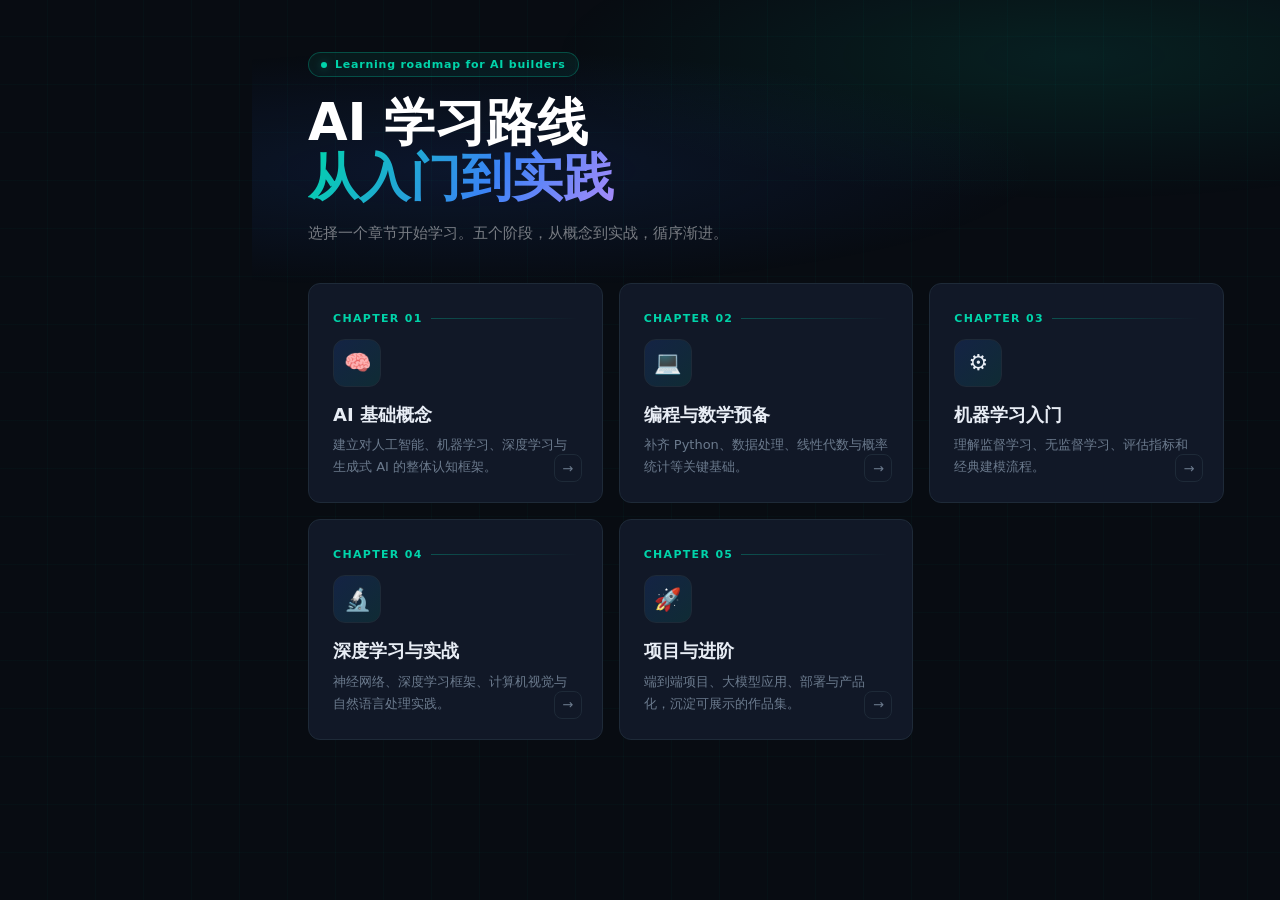
==== commit 9dab46dc: "Redesign: two-state layout — chapter map → full content with transition - Homepage: 5 large chapter " ====
--- a/ai-learning-roadmap.html
+++ b/ai-learning-roadmap.html
@@ -6,789 +6,813 @@
   <title>AI 学习路线 · 从入门到实践</title>
   <style>
     :root {
-      --bg-dark: #0a0e14;
-      --bg-main: #f0f4f8;
-      --sidebar-w: 264px;
       --accent: #00d4aa;
-      --accent-glow: rgba(0,212,170,0.28);
-      --primary: #2563eb;
-      --text: #172033;
-      --muted: #667085;
-      --line: #dfe6f1;
-      --line-dark: #1e2a38;
-      --text-inv: #e8edf5;
-      --muted-inv: #8892a4;
-      --radius: 10px;
-    }
-    * { box-sizing: border-box; margin: 0; padding: 0; }
+      --accent-dim: rgba(0,212,170,.18);
+      --accent-glow: rgba(0,212,170,.35);
+      --blue: #2563eb;
+      --blue-glow: rgba(37,99,235,.3);
+      --bg: #080c12;
+      --bg2: #0d1421;
+      --surface: #111827;
+      --line: #1e2a38;
+      --text: #e8edf5;
+      --muted: #6b7a8d;
+      --light-bg: #f0f4f8;
+      --light-text: #172033;
+      --light-muted: #667085;
+      --light-line: #dfe6f1;
+      --r: 12px;
+      --sidebar-w: 252px;
+    }
+    *, *::before, *::after { box-sizing: border-box; margin: 0; padding: 0; }
     html { scroll-behavior: smooth; }
     body {
       font-family: "Inter","PingFang SC","Microsoft YaHei",system-ui,sans-serif;
-      background: var(--bg-dark);
+      background: var(--bg);
       color: var(--text);
       height: 100vh;
       overflow: hidden;
     }
-    a { color: var(--primary); text-decoration: none; }
-    a:hover { text-decoration: underline; }
-
-    /* ── APP SHELL ── */
-    .app { display: flex; height: 100vh; }
-
-    /* ── SIDEBAR ── */
+
+    /* ══════════════════════════════
+       GRID OVERLAY (tech aesthetic)
+    ══════════════════════════════ */
+    .grid-bg {
+      position: fixed; inset: 0; pointer-events: none; z-index: 0;
+      background:
+        repeating-linear-gradient(0deg,transparent,transparent 47px,rgba(0,212,170,.028) 47px,rgba(0,212,170,.028) 48px),
+        repeating-linear-gradient(90deg,transparent,transparent 47px,rgba(0,212,170,.028) 47px,rgba(0,212,170,.028) 48px);
+    }
+
+    /* ══════════════════════════════
+       APP SHELL
+    ══════════════════════════════ */
+    .app {
+      display: flex;
+      height: 100vh;
+      position: relative;
+      z-index: 1;
+    }
+
+    /* ══════════════════════════════
+       SIDEBAR (content state only)
+    ══════════════════════════════ */
     .sidebar {
       width: var(--sidebar-w);
       min-width: var(--sidebar-w);
       height: 100vh;
-      background: var(--bg-dark);
-      border-right: 1px solid var(--line-dark);
+      background: var(--bg);
+      border-right: 1px solid var(--line);
       display: flex;
       flex-direction: column;
-      overflow: hidden;
       position: relative;
       z-index: 10;
-    }
+      transform: translateX(calc(-1 * var(--sidebar-w)));
+      opacity: 0;
+      transition: transform 420ms cubic-bezier(.22,1,.36,1), opacity 360ms ease;
+      pointer-events: none;
+    }
+    .app.content .sidebar {
+      transform: translateX(0);
+      opacity: 1;
+      pointer-events: auto;
+    }
+
     .sidebar::before {
       content: "";
-      position: absolute;
-      inset: 0;
+      position: absolute; inset: 0; pointer-events: none;
       background:
-        repeating-linear-gradient(0deg,transparent,transparent 39px,rgba(0,212,170,.04) 39px,rgba(0,212,170,.04) 40px),
-        repeating-linear-gradient(90deg,transparent,transparent 39px,rgba(0,212,170,.04) 39px,rgba(0,212,170,.04) 40px);
-      pointer-events: none;
-    }
-    .sidebar-brand {
-      padding: 20px 20px 16px;
-      font-size: 13px;
-      font-weight: 800;
-      color: var(--accent);
-      letter-spacing: .06em;
-      border-bottom: 1px solid var(--line-dark);
-      position: relative;
-      display: flex;
-      align-items: center;
-      gap: 8px;
-    }
-    .sidebar-brand::before {
-      content: "";
-      width: 8px; height: 8px;
-      border-radius: 50%;
-      background: var(--accent);
-      box-shadow: 0 0 8px var(--accent-glow);
-      animation: blink 2s ease-in-out infinite;
-    }
-    @keyframes blink { 0%,100%{opacity:1} 50%{opacity:.3} }
-
-    .sidebar-section { padding: 14px 20px 8px; position: relative; z-index: 1; }
-    .sidebar-label {
-      font-size: 10px;
-      font-weight: 700;
-      letter-spacing: .12em;
-      color: var(--muted-inv);
-      text-transform: uppercase;
-      margin-bottom: 8px;
-    }
-
-    /* chapter buttons */
-    .chapter-list { display: flex; flex-direction: column; gap: 3px; }
-    .chapter-btn {
-      display: flex; align-items: center; gap: 10px;
-      padding: 8px 10px;
-      border: 1px solid transparent;
-      border-radius: 8px;
-      background: transparent;
-      color: var(--muted-inv);
-      cursor: pointer; text-align: left; width: 100%;
-      transition: all 160ms ease;
-      font-family: inherit;
+        repeating-linear-gradient(0deg,transparent,transparent 47px,rgba(0,212,170,.025) 47px,rgba(0,212,170,.025) 48px),
+        repeating-linear-gradient(90deg,transparent,transparent 47px,rgba(0,212,170,.025) 47px,rgba(0,212,170,.025) 48px);
+    }
+
+    .back-btn {
+      display: flex; align-items: center; gap: 8px;
+      padding: 18px 20px;
+      border: none; background: none;
+      color: var(--muted); font: inherit; font-size: 12px; font-weight: 700;
+      letter-spacing: .08em; text-transform: uppercase;
+      cursor: pointer;
+      border-bottom: 1px solid var(--line);
+      transition: color 160ms;
       position: relative; z-index: 1;
     }
-    .chapter-btn:hover { background: rgba(255,255,255,.05); color: var(--text-inv); }
-    .chapter-btn.active {
-      background: rgba(0,212,170,.09);
-      border-color: rgba(0,212,170,.28);
-      color: var(--accent);
-    }
-    .chapter-btn.active .ch-num {
-      background: var(--accent);
-      color: #0a0e14;
-      box-shadow: 0 0 10px var(--accent-glow);
-    }
-    .ch-num {
-      display: grid; place-items: center;
-      width: 28px; height: 28px; min-width: 28px;
-      border-radius: 6px;
-      background: rgba(255,255,255,.08);
-      font-size: 11px; font-weight: 800;
-      transition: all 160ms ease;
-    }
-    .ch-title { font-size: 12.5px; font-weight: 600; line-height: 1.3; }
-
-    /* TOC */
+    .back-btn:hover { color: var(--accent); }
+    .back-btn::before {
+      content: "←";
+      font-size: 14px;
+    }
+
+    .toc-chapter {
+      padding: 14px 20px 6px;
+      font-size: 10px; font-weight: 700; letter-spacing: .12em;
+      color: var(--muted); text-transform: uppercase;
+      position: relative; z-index: 1;
+    }
+
     .toc-scroll {
-      flex: 1; overflow-y: auto; padding: 0 20px 20px;
+      flex: 1; overflow-y: auto; padding: 0 12px 24px;
       position: relative; z-index: 1;
     }
     .toc-scroll::-webkit-scrollbar { width: 3px; }
-    .toc-scroll::-webkit-scrollbar-thumb { background: rgba(255,255,255,.1); border-radius: 2px; }
-    .toc-list { display: flex; flex-direction: column; gap: 2px; }
+    .toc-scroll::-webkit-scrollbar-thumb { background: rgba(255,255,255,.08); border-radius: 2px; }
+
     .toc-item {
       display: flex; align-items: center; gap: 8px;
-      padding: 6px 10px;
-      border-radius: 6px;
-      font-size: 12px;
-      color: var(--muted-inv);
+      padding: 7px 10px;
+      border-radius: 7px;
+      font-size: 12px; color: var(--muted);
       cursor: pointer;
-      transition: all 140ms ease;
+      transition: all 130ms ease;
+      border: 1px solid transparent;
       line-height: 1.4;
-      border: 1px solid transparent;
     }
     .toc-item::before {
       content: "";
       width: 4px; height: 4px; min-width: 4px;
       border-radius: 50%;
       background: currentColor;
-      opacity: .35;
-      transition: all 140ms ease;
-    }
-    .toc-item:hover { background: rgba(255,255,255,.05); color: var(--text-inv); }
+      opacity: .3;
+      transition: all 130ms ease;
+    }
+    .toc-item:hover { background: rgba(255,255,255,.04); color: var(--text); }
     .toc-item.active {
-      background: rgba(0,212,170,.09);
-      border-color: rgba(0,212,170,.22);
+      background: var(--accent-dim);
+      border-color: rgba(0,212,170,.2);
       color: var(--accent);
     }
     .toc-item.active::before {
       opacity: 1; width: 6px; height: 6px;
-      background: var(--accent);
       box-shadow: 0 0 6px var(--accent-glow);
     }
 
-    /* ── MAIN AREA ── */
+    /* ══════════════════════════════
+       MAIN AREA
+    ══════════════════════════════ */
     .main-area {
-      flex: 1; height: 100vh;
+      flex: 1;
+      height: 100vh;
+      position: relative;
+      overflow: hidden;
+    }
+
+    /* ══════════════════════════════
+       MAP VIEW
+    ══════════════════════════════ */
+    .map-view {
+      position: absolute; inset: 0;
       overflow-y: auto;
-      background: var(--bg-main);
-    }
-    .main-area::-webkit-scrollbar { width: 5px; }
-    .main-area::-webkit-scrollbar-thumb { background: rgba(37,99,235,.18); border-radius: 3px; }
+      transition: opacity 320ms ease, transform 320ms ease;
+      transform-origin: center;
+    }
+    .app.content .map-view {
+      opacity: 0;
+      transform: scale(.96);
+      pointer-events: none;
+    }
+    .map-view::-webkit-scrollbar { display: none; }
 
     /* HERO */
     .hero {
-      background:
-        radial-gradient(circle at 18% 50%,rgba(37,99,235,.14),transparent 40%),
-        radial-gradient(circle at 82% 20%,rgba(0,212,170,.12),transparent 36%),
-        linear-gradient(180deg,#0d1117 0%,#131c2e 100%);
-      padding: 44px 48px 32px;
-      border-bottom: 1px solid rgba(0,212,170,.14);
-      position: relative; overflow: hidden;
-    }
-    .hero::before {
+      padding: 52px 56px 36px;
+      position: relative;
+      background: radial-gradient(ellipse at 20% 60%, rgba(37,99,235,.12), transparent 50%),
+                  radial-gradient(ellipse at 80% 20%, rgba(0,212,170,.1), transparent 45%);
+    }
+    .eyebrow {
+      display: inline-flex; align-items: center; gap: 8px;
+      padding: 5px 12px;
+      border: 1px solid rgba(0,212,170,.28);
+      border-radius: 999px;
+      background: rgba(0,212,170,.07);
+      color: var(--accent); font-size: 11px; font-weight: 700; letter-spacing: .07em;
+      margin-bottom: 18px;
+    }
+    .eyebrow span {
+      width: 6px; height: 6px; border-radius: 50%;
+      background: var(--accent);
+      box-shadow: 0 0 8px var(--accent-glow);
+      animation: pulse 2s ease-in-out infinite;
+      display: inline-block;
+    }
+    @keyframes pulse { 0%,100%{opacity:1} 50%{opacity:.3} }
+
+    .hero h1 {
+      font-size: clamp(32px,4vw,58px);
+      font-weight: 900; line-height: 1.08; color: #fff;
+      margin-bottom: 14px;
+    }
+    .hero h1 em {
+      font-style: normal;
+      background: linear-gradient(120deg, var(--accent) 0%, #3b82f6 60%, #a78bfa 100%);
+      -webkit-background-clip: text; -webkit-text-fill-color: transparent;
+      background-clip: text;
+    }
+    .hero-sub {
+      color: rgba(255,255,255,.45); font-size: 15px; line-height: 1.8;
+      max-width: 580px; margin-bottom: 0;
+    }
+
+    /* CHAPTER GRID */
+    .chapter-grid {
+      display: grid;
+      grid-template-columns: repeat(3, 1fr);
+      gap: 16px;
+      padding: 0 56px 56px;
+    }
+    .chapter-grid .chapter-card:nth-child(4),
+    .chapter-grid .chapter-card:nth-child(5) {
+      /* last two center */
+    }
+
+    .chapter-card {
+      position: relative;
+      padding: 28px 24px 24px;
+      border: 1px solid var(--line);
+      border-radius: var(--r);
+      background: var(--surface);
+      cursor: pointer;
+      overflow: hidden;
+      transition: border-color 220ms, box-shadow 220ms, transform 220ms;
+    }
+    .chapter-card::before {
       content: "";
       position: absolute; inset: 0;
-      background:
-        repeating-linear-gradient(0deg,transparent,transparent 39px,rgba(0,212,170,.035) 39px,rgba(0,212,170,.035) 40px),
-        repeating-linear-gradient(90deg,transparent,transparent 39px,rgba(0,212,170,.035) 39px,rgba(0,212,170,.035) 40px);
+      background: linear-gradient(135deg, rgba(0,212,170,.04), transparent 60%);
+      opacity: 0;
+      transition: opacity 220ms;
+    }
+    .chapter-card::after {
+      content: "";
+      position: absolute;
+      inset: 0; border-radius: var(--r);
+      box-shadow: inset 0 0 0 1px rgba(0,212,170,.0);
+      transition: box-shadow 220ms;
+    }
+    .chapter-card:hover {
+      border-color: rgba(0,212,170,.4);
+      box-shadow: 0 0 32px rgba(0,212,170,.12), 0 8px 24px rgba(0,0,0,.3);
+      transform: translateY(-3px);
+    }
+    .chapter-card:hover::before { opacity: 1; }
+    .chapter-card:hover::after { box-shadow: inset 0 0 0 1px rgba(0,212,170,.15); }
+
+    /* exit animations */
+    .chapter-card.exit-fade {
+      animation: cardFadeOut 380ms cubic-bezier(.4,0,.6,1) both;
+    }
+    .chapter-card.exit-selected {
+      animation: cardSelected 380ms cubic-bezier(.4,0,.6,1) both;
+    }
+    @keyframes cardFadeOut {
+      to { opacity: 0; transform: scale(.93) translateY(8px); }
+    }
+    @keyframes cardSelected {
+      0%   { box-shadow: 0 0 0px rgba(0,212,170,0); }
+      40%  { box-shadow: 0 0 60px rgba(0,212,170,.5), 0 0 120px rgba(0,212,170,.2); border-color: var(--accent); }
+      100% { opacity: 0; transform: scale(1.04); }
+    }
+
+    .card-num {
+      font-size: 11px; font-weight: 800; letter-spacing: .12em;
+      color: var(--accent); text-transform: uppercase;
+      margin-bottom: 14px;
+      display: flex; align-items: center; gap: 8px;
+    }
+    .card-num::after {
+      content: "";
+      flex: 1; height: 1px;
+      background: linear-gradient(90deg, rgba(0,212,170,.3), transparent);
+    }
+
+    .card-icon {
+      width: 48px; height: 48px;
+      border-radius: 12px;
+      border: 1px solid var(--line);
+      background: linear-gradient(135deg, rgba(37,99,235,.15), rgba(0,212,170,.1));
+      display: grid; place-items: center;
+      font-size: 22px;
+      margin-bottom: 16px;
+    }
+
+    .card-title {
+      font-size: 18px; font-weight: 800;
+      color: var(--text); line-height: 1.3;
+      margin-bottom: 8px;
+    }
+    .card-desc {
+      font-size: 13px; color: var(--muted); line-height: 1.7;
+    }
+    .card-arrow {
+      position: absolute;
+      bottom: 20px; right: 20px;
+      width: 28px; height: 28px;
+      border-radius: 8px;
+      border: 1px solid var(--line);
+      display: grid; place-items: center;
+      color: var(--muted);
+      font-size: 13px;
+      transition: all 200ms;
+    }
+    .chapter-card:hover .card-arrow {
+      border-color: var(--accent);
+      color: var(--accent);
+      background: var(--accent-dim);
+    }
+
+    /* ══════════════════════════════
+       CONTENT VIEW
+    ══════════════════════════════ */
+    .content-view {
+      position: absolute; inset: 0;
+      overflow-y: auto;
+      background: var(--light-bg);
+      opacity: 0;
+      transform: translateY(24px);
       pointer-events: none;
-    }
-    .eyebrow {
-      display: inline-flex; align-items: center; gap: 8px;
-      margin-bottom: 14px;
-      padding: 5px 12px;
-      border: 1px solid rgba(0,212,170,.3);
-      border-radius: 999px;
-      background: rgba(0,212,170,.08);
-      color: var(--accent);
-      font-size: 11px; font-weight: 700; letter-spacing: .06em;
-      position: relative; z-index: 1;
-    }
-    .eyebrow::before {
-      content: ""; width: 6px; height: 6px; border-radius: 50%;
-      background: var(--accent); box-shadow: 0 0 8px var(--accent-glow);
-      animation: blink 2s ease-in-out infinite;
-    }
-    .hero h1 {
-      font-size: clamp(26px,3.6vw,50px);
-      font-weight: 900; color: #fff; line-height: 1.1;
-      margin-bottom: 14px;
-      position: relative; z-index: 1;
-    }
-    .hero h1 span {
-      background: linear-gradient(135deg,var(--accent),#2563eb);
+      transition: opacity 380ms ease 180ms, transform 420ms cubic-bezier(.22,1,.36,1) 160ms;
+    }
+    .app.content .content-view {
+      opacity: 1;
+      transform: translateY(0);
+      pointer-events: auto;
+    }
+    .content-view::-webkit-scrollbar { width: 5px; }
+    .content-view::-webkit-scrollbar-thumb { background: rgba(37,99,235,.18); border-radius: 3px; }
+
+    /* Chapter header inside content view */
+    .ch-header {
+      padding: 36px 48px 28px;
+      background: linear-gradient(180deg, #111827 0%, var(--light-bg) 100%);
+      border-bottom: 1px solid var(--light-line);
+    }
+    .ch-badge {
+      display: flex; align-items: center; gap: 16px;
+      margin-bottom: 10px;
+    }
+    .ch-big {
+      font-size: 56px; font-weight: 900; line-height: 1;
+      background: linear-gradient(135deg, var(--accent), #3b82f6);
       -webkit-background-clip: text; -webkit-text-fill-color: transparent;
       background-clip: text;
     }
-    .hero-lead {
-      color: rgba(255,255,255,.55); font-size: 14px; line-height: 1.8;
-      max-width: 640px; position: relative; z-index: 1;
-    }
-    .hero-stats {
-      display: flex; gap: 28px; margin-top: 20px;
-      position: relative; z-index: 1;
-    }
-    .stat-num { font-size: 22px; font-weight: 900; color: var(--accent); line-height: 1; }
-    .stat-label { font-size: 11px; color: rgba(255,255,255,.38); margin-top: 2px; }
-
-    /* CHAPTER PANEL */
-    .chapter-panel { display: none; }
-    .chapter-panel.active {
-      display: block;
-      animation: fadeUp 280ms ease both;
-    }
-    @keyframes fadeUp {
-      from { opacity: 0; transform: translateY(14px); }
-      to   { opacity: 1; transform: translateY(0); }
-    }
-
-    .chapter-hero {
-      padding: 32px 48px 24px;
-      background: linear-gradient(180deg,#1a2340 0%,var(--bg-main) 100%);
-      border-bottom: 1px solid var(--line);
-    }
-    .chapter-badge { display: flex; align-items: center; gap: 14px; margin-bottom: 10px; }
-    .ch-big {
-      font-size: 52px; font-weight: 900; line-height: 1;
-      background: linear-gradient(135deg,var(--accent),#2563eb);
-      -webkit-background-clip: text; -webkit-text-fill-color: transparent;
-      background-clip: text;
-    }
-    .ch-divider {
-      width: 2px; height: 44px;
-      background: linear-gradient(180deg,var(--accent),transparent);
-      opacity: .4;
-    }
-    .ch-tag { font-size: 11px; font-weight: 700; color: var(--accent); letter-spacing: .1em; text-transform: uppercase; }
-    .ch-name { font-size: clamp(20px,2.8vw,34px); font-weight: 900; color: #fff; line-height: 1.2; }
-    .ch-desc { color: rgba(255,255,255,.52); font-size: 14px; line-height: 1.75; }
-
-    /* CONTENT */
-    .content-area { padding: 28px 48px 56px; }
+    .ch-vline { width: 2px; height: 46px; background: linear-gradient(180deg, var(--accent), transparent); opacity: .4; }
+    .ch-label { font-size: 10px; font-weight: 700; color: var(--accent); letter-spacing: .12em; text-transform: uppercase; margin-bottom: 4px; }
+    .ch-name { font-size: clamp(20px,2.8vw,32px); font-weight: 900; color: #fff; line-height: 1.2; }
+    .ch-desc { color: rgba(255,255,255,.5); font-size: 14px; line-height: 1.75; }
+
+    /* Content sections */
+    .content-body { padding: 28px 48px 64px; }
     .content-section { margin-bottom: 28px; scroll-margin-top: 16px; }
-
-    .sec-header { display: flex; align-items: center; gap: 10px; margin-bottom: 14px; }
-    .sec-icon {
-      display: grid; place-items: center;
+    .sec-head { display: flex; align-items: center; gap: 10px; margin-bottom: 14px; }
+    .sec-ico {
       width: 30px; height: 30px; min-width: 30px;
       border-radius: 7px;
-      background: linear-gradient(135deg,rgba(37,99,235,.13),rgba(0,212,170,.13));
+      background: linear-gradient(135deg, rgba(37,99,235,.13), rgba(0,212,170,.13));
       border: 1px solid rgba(0,212,170,.2);
+      display: grid; place-items: center;
       font-size: 13px; color: var(--accent);
     }
-    .sec-header h3 { font-size: 17px; font-weight: 800; color: var(--text); }
+    .sec-head h3 { font-size: 17px; font-weight: 800; color: var(--light-text); }
 
     .panel {
-      background: #fff;
-      border: 1px solid var(--line);
-      border-radius: var(--radius);
-      padding: 18px;
+      background: #fff; border: 1px solid var(--light-line);
+      border-radius: 10px; padding: 18px;
       box-shadow: 0 2px 8px rgba(30,41,59,.04);
     }
-
     .concept-root {
-      padding: 14px 18px;
-      border: 1px solid rgba(37,99,235,.2);
-      border-radius: var(--radius);
-      background: linear-gradient(135deg,#f0f5ff,#f0fbf9);
+      padding: 14px 18px; border: 1px solid rgba(37,99,235,.2);
+      border-radius: 10px; background: linear-gradient(135deg,#f0f5ff,#f0fbf9);
       margin-bottom: 10px;
     }
     .concept-root strong { display: block; font-size: 15px; margin-bottom: 5px; color: #1d4ed8; }
-    .concept-root p { color: var(--muted); line-height: 1.7; font-size: 14px; margin: 0; }
-
-    .concept-children {
-      display: grid; grid-template-columns: repeat(3,1fr); gap: 10px;
-    }
-    .concept-child {
-      padding: 13px; border: 1px solid var(--line);
-      border-radius: var(--radius); background: #fff;
-    }
+    .concept-root p { color: var(--light-muted); line-height: 1.7; font-size: 14px; margin: 0; }
+    .concept-grid { display: grid; grid-template-columns: repeat(3,1fr); gap: 10px; }
+    .concept-child { padding: 13px; border: 1px solid var(--light-line); border-radius: 10px; background: #fff; }
     .concept-child strong { display: block; font-size: 13px; margin-bottom: 4px; }
-    .concept-child p { font-size: 13px; color: var(--muted); line-height: 1.65; margin: 0; }
-
+    .concept-child p { font-size: 13px; color: var(--light-muted); line-height: 1.65; margin: 0; }
     .lesson-grid { display: grid; grid-template-columns: repeat(2,1fr); gap: 10px; }
     .lesson-card {
-      padding: 15px; border: 1px solid var(--line);
-      border-radius: var(--radius); background: #fff;
+      padding: 16px; border: 1px solid var(--light-line);
+      border-radius: 10px; background: #fff;
       transition: border-color 140ms, box-shadow 140ms;
     }
-    .lesson-card:hover {
-      border-color: rgba(0,212,170,.3);
-      box-shadow: 0 4px 14px rgba(0,212,170,.07);
-    }
-    .l-icon {
-      display: grid; place-items: center;
+    .lesson-card:hover { border-color: rgba(0,212,170,.3); box-shadow: 0 4px 14px rgba(0,212,170,.07); }
+    .l-ico {
       width: 30px; height: 30px; border-radius: 7px;
       background: linear-gradient(135deg,#eaf1ff,#e6f7f7);
       color: #1d4ed8; font-size: 11px; font-weight: 800;
-      margin-bottom: 9px;
+      display: grid; place-items: center; margin-bottom: 10px;
     }
     .lesson-card strong { display: block; font-size: 13px; margin-bottom: 5px; }
-    .lesson-card p { font-size: 13px; color: var(--muted); line-height: 1.7; margin: 0; }
-
+    .lesson-card p { font-size: 13px; color: var(--light-muted); line-height: 1.7; margin: 0; }
     .note-block {
-      padding: 13px 16px;
-      border-left: 3px solid var(--accent);
-      background: #f0fbf9;
-      border-radius: 0 var(--radius) var(--radius) 0;
+      padding: 13px 16px; border-left: 3px solid var(--accent);
+      background: #f0fbf9; border-radius: 0 10px 10px 0;
       color: #1a4a42; line-height: 1.75; font-size: 14px;
     }
-
     .practice-card {
       background: linear-gradient(135deg,#f0f5ff,#f0fbf9);
-      border: 1px solid rgba(37,99,235,.14);
-      border-radius: var(--radius); padding: 16px;
-    }
-    .practice-row {
-      display: grid; grid-template-columns: 66px 1fr;
+      border: 1px solid rgba(37,99,235,.14); border-radius: 10px; padding: 16px;
+    }
+    .p-row {
+      display: grid; grid-template-columns: 62px 1fr;
       gap: 10px; padding: 9px 0;
-      border-bottom: 1px solid rgba(37,99,235,.09);
-      align-items: start;
-    }
-    .practice-row:last-child { border-bottom: none; }
-    .practice-row strong { color: #1d4ed8; font-size: 12px; padding-top: 2px; }
-    .practice-row span { color: var(--muted); line-height: 1.7; font-size: 13px; }
-
-    .placeholder-block {
-      padding: 15px; border: 1px dashed rgba(37,99,235,.3);
-      border-radius: var(--radius); background: #f7faff;
+      border-bottom: 1px solid rgba(37,99,235,.09); align-items: start;
+    }
+    .p-row:last-child { border-bottom: none; }
+    .p-row strong { color: #1d4ed8; font-size: 12px; padding-top: 2px; }
+    .p-row span { color: var(--light-muted); line-height: 1.7; font-size: 13px; }
+    .placeholder {
+      padding: 16px; border: 1px dashed rgba(37,99,235,.3);
+      border-radius: 10px; background: #f7faff;
       color: #31527d; line-height: 1.7; font-size: 14px;
     }
-
-    ul.styled { padding-left: 18px; color: var(--muted); line-height: 1.8; font-size: 14px; }
-    ul.styled li { margin-bottom: 5px; }
-
+    ul.sl { padding-left: 18px; color: var(--light-muted); line-height: 1.8; font-size: 14px; }
+    ul.sl li { margin-bottom: 5px; }
     .quiz-list { display: flex; flex-direction: column; gap: 7px; }
     .quiz-item {
       display: flex; gap: 10px; align-items: flex-start;
-      padding: 11px 13px;
-      border: 1px solid var(--line); border-radius: 8px;
-      background: #fafcff; transition: border-color 140ms;
+      padding: 11px 13px; border: 1px solid var(--light-line);
+      border-radius: 8px; background: #fafcff; transition: border-color 140ms;
     }
     .quiz-item:hover { border-color: rgba(0,212,170,.28); }
-    .quiz-item input[type="checkbox"] { margin-top: 2px; accent-color: var(--accent); }
-    .quiz-item label { color: var(--muted); font-size: 13px; line-height: 1.6; cursor: pointer; }
-
+    .quiz-item input { margin-top: 2px; accent-color: var(--accent); }
+    .quiz-item label { color: var(--light-muted); font-size: 13px; line-height: 1.6; cursor: pointer; }
     .ref-list { list-style: none; padding: 0; display: grid; gap: 9px; }
-    .ref-list li {
-      padding: 13px; border: 1px solid var(--line);
-      border-radius: var(--radius); background: #fff;
-    }
-    .ref-list a { color: var(--primary); font-weight: 700; font-size: 13px; display: inline-block; margin-bottom: 3px; }
-    .ref-list p { color: var(--muted); font-size: 12px; line-height: 1.65; margin: 0; }
-
+    .ref-list li { padding: 13px; border: 1px solid var(--light-line); border-radius: 10px; background: #fff; }
+    .ref-list a { color: var(--blue); font-weight: 700; font-size: 13px; display: inline-block; margin-bottom: 3px; text-decoration: none; }
+    .ref-list a:hover { text-decoration: underline; }
+    .ref-list p { color: var(--light-muted); font-size: 12px; line-height: 1.65; margin: 0; }
     .tag-row { display: flex; gap: 7px; flex-wrap: wrap; margin-top: 14px; }
     .tag {
       padding: 4px 9px; border-radius: 999px;
       background: rgba(0,212,170,.1); color: #007a7a;
-      font-size: 11px; font-weight: 700;
-      border: 1px solid rgba(0,212,170,.2);
-    }
-
-    footer {
-      padding: 18px 48px;
-      text-align: center; color: var(--muted);
-      font-size: 12px; border-top: 1px solid var(--line);
-    }
-
-    /* MOBILE */
-    .sidebar-toggle {
-      display: none;
-      position: fixed; top: 14px; left: 14px; z-index: 200;
-      width: 38px; height: 38px; border-radius: 8px;
-      background: #0a0e14; border: 1px solid var(--line-dark);
-      color: var(--accent); cursor: pointer; font-size: 17px;
-      align-items: center; justify-content: center;
-    }
-    @media (max-width: 860px) {
-      .sidebar { position: fixed; left: -264px; transition: left 240ms ease; z-index: 100; }
-      .sidebar.open { left: 0; box-shadow: 4px 0 24px rgba(0,0,0,.5); }
-      .sidebar-toggle { display: flex; }
-      .hero, .content-area, .chapter-hero, footer { padding-left: 20px; padding-right: 20px; }
-      .concept-children, .lesson-grid { grid-template-columns: 1fr; }
-      .practice-row { grid-template-columns: 1fr; gap: 3px; }
+      font-size: 11px; font-weight: 700; border: 1px solid rgba(0,212,170,.2);
+    }
+    .ch-panel { display: none; }
+    .ch-panel.active { display: block; }
+
+    /* ══════════════════════════════
+       RESPONSIVE
+    ══════════════════════════════ */
+    @media (max-width: 900px) {
+      .chapter-grid { grid-template-columns: 1fr 1fr; padding: 0 24px 40px; gap: 12px; }
+      .hero { padding: 36px 24px 24px; }
+      .ch-header, .content-body { padding-left: 20px; padding-right: 20px; }
+      .concept-grid, .lesson-grid { grid-template-columns: 1fr; }
+      .p-row { grid-template-columns: 1fr; gap: 3px; }
+      .sidebar { position: fixed; transform: translateX(-300px); }
+      .app.content .sidebar { transform: translateX(0); }
+      .content-view { left: 0 !important; }
+    }
+    @media (max-width: 540px) {
+      .chapter-grid { grid-template-columns: 1fr; }
     }
   </style>
 </head>
 <body>
-<button class="sidebar-toggle" id="sidebarToggle">☰</button>
-<div class="app">
-
-  <!-- ── SIDEBAR ── -->
+<div class="grid-bg"></div>
+<div class="app" id="app">
+
+  <!-- ══ SIDEBAR ══ -->
   <nav class="sidebar" id="sidebar">
-    <div class="sidebar-brand">AI 学习路线</div>
-
-    <div class="sidebar-section">
-      <div class="sidebar-label">章节导航</div>
-      <div class="chapter-list">
-        <button class="chapter-btn active" data-chapter="1">
-          <span class="ch-num">01</span><span class="ch-title">AI 基础概念</span>
-        </button>
-        <button class="chapter-btn" data-chapter="2">
-          <span class="ch-num">02</span><span class="ch-title">编程与数学预备</span>
-        </button>
-        <button class="chapter-btn" data-chapter="3">
-          <span class="ch-num">03</span><span class="ch-title">机器学习入门</span>
-        </button>
-        <button class="chapter-btn" data-chapter="4">
-          <span class="ch-num">04</span><span class="ch-title">深度学习与实战</span>
-        </button>
-        <button class="chapter-btn" data-chapter="5">
-          <span class="ch-num">05</span><span class="ch-title">项目与进阶</span>
-        </button>
-      </div>
-    </div>
-
-    <div class="sidebar-section" style="padding-bottom:4px">
-      <div class="sidebar-label">本章目录</div>
-    </div>
+    <button class="back-btn" id="backBtn">返回章节地图</button>
+    <div class="toc-chapter" id="tocChapterLabel">本章目录</div>
     <div class="toc-scroll">
-      <div class="toc-list" id="tocList"></div>
+      <div id="tocList"></div>
     </div>
   </nav>
 
-  <!-- ── MAIN ── -->
-  <div class="main-area" id="mainArea">
-
-    <!-- HERO -->
-    <header class="hero">
-      <p class="eyebrow">Learning roadmap for AI builders</p>
-      <h1>AI 学习路线<br><span>从入门到实践</span></h1>
-      <p class="hero-lead">5 个阶段，清晰可扩展的 AI 学习框架。点击左侧章节导航，目录随滚动自动高亮。</p>
-      <div class="hero-stats">
-        <div><div class="stat-num">5</div><div class="stat-label">学习阶段</div></div>
-        <div><div class="stat-num">概念→实战</div><div class="stat-label">学习路径</div></div>
-        <div><div class="stat-num">智能目录</div><div class="stat-label">随滚动高亮</div></div>
+  <!-- ══ MAIN ══ -->
+  <div class="main-area">
+
+    <!-- MAP VIEW -->
+    <div class="map-view" id="mapView">
+      <header class="hero">
+        <div class="eyebrow"><span></span>Learning roadmap for AI builders</div>
+        <h1>AI 学习路线<br><em>从入门到实践</em></h1>
+        <p class="hero-sub">选择一个章节开始学习。五个阶段，从概念到实战，循序渐进。</p>
+      </header>
+
+      <div class="chapter-grid" id="chapterGrid">
+        <div class="chapter-card" data-chapter="1">
+          <div class="card-num">Chapter 01</div>
+          <div class="card-icon">🧠</div>
+          <div class="card-title">AI 基础概念</div>
+          <div class="card-desc">建立对人工智能、机器学习、深度学习与生成式 AI 的整体认知框架。</div>
+          <div class="card-arrow">→</div>
+        </div>
+        <div class="chapter-card" data-chapter="2">
+          <div class="card-num">Chapter 02</div>
+          <div class="card-icon">💻</div>
+          <div class="card-title">编程与数学预备</div>
+          <div class="card-desc">补齐 Python、数据处理、线性代数与概率统计等关键基础。</div>
+          <div class="card-arrow">→</div>
+        </div>
+        <div class="chapter-card" data-chapter="3">
+          <div class="card-num">Chapter 03</div>
+          <div class="card-icon">⚙️</div>
+          <div class="card-title">机器学习入门</div>
+          <div class="card-desc">理解监督学习、无监督学习、评估指标和经典建模流程。</div>
+          <div class="card-arrow">→</div>
+        </div>
+        <div class="chapter-card" data-chapter="4">
+          <div class="card-num">Chapter 04</div>
+          <div class="card-icon">🔬</div>
+          <div class="card-title">深度学习与实战</div>
+          <div class="card-desc">神经网络、深度学习框架、计算机视觉与自然语言处理实践。</div>
+          <div class="card-arrow">→</div>
+        </div>
+        <div class="chapter-card" data-chapter="5">
+          <div class="card-num">Chapter 05</div>
+          <div class="card-icon">🚀</div>
+          <div class="card-title">项目与进阶</div>
+          <div class="card-desc">端到端项目、大模型应用、部署与产品化，沉淀可展示的作品集。</div>
+          <div class="card-arrow">→</div>
+        </div>
       </div>
-    </header>
-
-    <!-- ═══ CHAPTER 1 ═══ -->
-    <div class="chapter-panel active" id="chapter-1">
-      <div class="chapter-hero">
-        <div class="chapter-badge">
-          <div class="ch-big">01</div>
-          <div class="ch-divider"></div>
-          <div><div class="ch-tag">Chapter 01</div><div class="ch-name">AI 基础概念</div></div>
-        </div>
-        <p class="ch-desc">建立对人工智能、数据、模型和应用场景的整体认知。学完后能说清 AI、机器学习、深度学习、生成式 AI 的关系，能判断场景是否适合用 AI。</p>
+    </div><!-- /map-view -->
+
+    <!-- CONTENT VIEW -->
+    <div class="content-view" id="contentView">
+
+      <!-- Chapter 1 -->
+      <div class="ch-panel" id="ch-1">
+        <div class="ch-header">
+          <div class="ch-badge">
+            <div class="ch-big">01</div>
+            <div class="ch-vline"></div>
+            <div><div class="ch-label">Chapter 01</div><div class="ch-name">AI 基础概念</div></div>
+          </div>
+          <p class="ch-desc">建立对人工智能、数据、模型和应用场景的整体认知。</p>
+        </div>
+        <div class="content-body">
+          <div class="content-section" id="ch1-s1">
+            <div class="sec-head"><div class="sec-ico">⬡</div><h3>概念关系图</h3></div>
+            <div class="panel">
+              <div class="concept-root"><strong>AI 人工智能</strong><p>让机器完成理解、判断、生成、推荐、预测等智能任务。它不是单一工具，而是一组方法和系统的总称。</p></div>
+              <div class="concept-grid">
+                <div class="concept-child"><strong>机器学习</strong><p>让模型从数据里学习规律，用来分类、预测或做决策。</p></div>
+                <div class="concept-child"><strong>深度学习</strong><p>用多层神经网络处理复杂模式，常见于图像、语音、文本任务。</p></div>
+                <div class="concept-child"><strong>生成式 AI</strong><p>根据提示词生成文本、图片、代码、音频或视频等新内容。</p></div>
+              </div>
+            </div>
+          </div>
+          <div class="content-section" id="ch1-s2">
+            <div class="sec-head"><div class="sec-ico">→</div><h3>本章学习路径</h3></div>
+            <div class="panel"><div class="note-block">先理解"AI 是什么"，再理解"模型如何从数据中学习"，最后回到真实场景里判断：这个问题是否真的需要 AI、结果怎样验证、风险如何控制。</div></div>
+          </div>
+          <div class="content-section" id="ch1-s3">
+            <div class="sec-head"><div class="sec-ico">◈</div><h3>四个入门知识块</h3></div>
+            <div class="lesson-grid">
+              <div class="lesson-card"><div class="l-ico">01</div><strong>AI 能做什么</strong><p>识别图片、理解文字、生成内容、推荐商品、预测趋势、辅助决策。先从"输入是什么、输出是什么"理解每个 AI 应用。</p></div>
+              <div class="lesson-card"><div class="l-ico">02</div><strong>AI 依赖什么</strong><p>AI 通常依赖数据、算法、算力和明确的目标。没有高质量数据和清晰评价标准，模型就很难可靠。</p></div>
+              <div class="lesson-card"><div class="l-ico">03</div><strong>模型如何工作</strong><p>训练阶段从样本中学习规律；推理阶段用学到的规律处理新输入。把模型理解成"被数据训练过的判断器"。</p></div>
+              <div class="lesson-card"><div class="l-ico">04</div><strong>需要警惕什么</strong><p>AI 可能出错、编造、带有偏见，也可能泄露隐私。重要任务要保留人工复核和来源检查。</p></div>
+            </div>
+          </div>
+          <div class="content-section" id="ch1-s4">
+            <div class="sec-head"><div class="sec-ico">◉</div><h3>从生活场景理解 AI</h3></div>
+            <div class="lesson-grid">
+              <div class="lesson-card"><div class="l-ico">A</div><strong>分类：这是什么</strong><p>垃圾邮件识别、图片分类、用户评论情绪判断。核心：把输入归到哪个类别。</p></div>
+              <div class="lesson-card"><div class="l-ico">B</div><strong>预测：接下来会怎样</strong><p>销量预测、价格预测、流失风险预测。核心：根据历史数据估计未来结果。</p></div>
+              <div class="lesson-card"><div class="l-ico">C</div><strong>生成：产出新内容</strong><p>写摘要、生成图片、辅助写代码。核心：根据要求生成可用的新内容。</p></div>
+              <div class="lesson-card"><div class="l-ico">D</div><strong>推荐：帮人做选择</strong><p>短视频推荐、商品推荐、课程推荐。核心：在大量选项中找出更可能需要的内容。</p></div>
+            </div>
+          </div>
+          <div class="content-section" id="ch1-s5">
+            <div class="sec-head"><div class="sec-ico">!</div><h3>五个容易混淆的点</h3></div>
+            <div class="panel">
+              <ul class="sl">
+                <li>AI 不是一定正确的答案机器，它更像一个基于数据和概率工作的辅助系统。</li>
+                <li>生成式 AI 会"写得很像真的"，但仍可能编造内容，关键结论要查来源。</li>
+                <li>模型效果不只看技术，也取决于数据质量、任务定义和评价方式。</li>
+                <li>能用 AI 不代表值得用 AI，简单规则、表格筛选或人工流程有时更稳。</li>
+                <li>学习 AI 不必一开始就写复杂代码，先建立概念和判断框架更重要。</li>
+              </ul>
+            </div>
+          </div>
+          <div class="content-section" id="ch1-s6">
+            <div class="sec-head"><div class="sec-ico">✦</div><h3>实践任务：AI 场景判断卡</h3></div>
+            <div class="practice-card">
+              <div class="p-row"><strong>任务</strong><span>选择 3 个你熟悉的场景，例如客服问答、文章摘要、学习计划生成、图片分类、销售预测。</span></div>
+              <div class="p-row"><strong>判断</strong><span>分别写下输入、输出、AI 类型、验证方式和风险提醒。</span></div>
+              <div class="p-row"><strong>目标</strong><span>训练自己不要只问"能不能用 AI"，而是进一步判断"是否值得用、怎么验证、风险在哪里"。</span></div>
+            </div>
+          </div>
+          <div class="content-section" id="ch1-s7">
+            <div class="sec-head"><div class="sec-ico">≡</div><h3>实践模板</h3></div>
+            <div class="panel">
+              <ul class="sl">
+                <li>场景名称：例如"帮我整理课程笔记"。</li>
+                <li>输入数据：课堂录音、文字笔记、PDF、网页链接。</li>
+                <li>期望输出：结构化摘要、重点概念、待复习问题。</li>
+                <li>AI 类型：生成式 AI / 机器学习分类 / 预测模型 / 推荐系统。</li>
+                <li>验证方法：人工抽查 10 条结果，看是否准确、完整、没有编造。</li>
+                <li>风险提醒：隐私信息、错误答案、过度依赖、来源不明。</li>
+              </ul>
+            </div>
+          </div>
+          <div class="content-section" id="ch1-s8">
+            <div class="sec-head"><div class="sec-ico">✓</div><h3>本章学习产出</h3></div>
+            <div class="panel">
+              <ul class="sl">
+                <li>写出一段 100 字以内的解释：AI、机器学习、深度学习、生成式 AI 分别是什么。</li>
+                <li>完成 3 张"AI 场景判断卡"，每张包含输入、输出、AI 类型、验证方式和风险。</li>
+                <li>选出一个最适合继续深入的小项目，作为后续阶段的练习素材。</li>
+              </ul>
+            </div>
+          </div>
+          <div class="content-section" id="ch1-s9">
+            <div class="sec-head"><div class="sec-ico">□</div><h3>实践测验</h3></div>
+            <div class="panel">
+              <div class="quiz-list">
+                <div class="quiz-item"><input type="checkbox" id="q1a"><label for="q1a">我能用自己的话解释 AI、机器学习、深度学习、生成式 AI 的区别。</label></div>
+                <div class="quiz-item"><input type="checkbox" id="q1b"><label for="q1b">我能说出"训练"和"推理"的区别，并举出一个例子。</label></div>
+                <div class="quiz-item"><input type="checkbox" id="q1c"><label for="q1c">我能判断一个任务更像分类、预测、生成，还是检索问答。</label></div>
+                <div class="quiz-item"><input type="checkbox" id="q1d"><label for="q1d">我已经完成 3 张"AI 场景判断卡"。</label></div>
+                <div class="quiz-item"><input type="checkbox" id="q1e"><label for="q1e">我能指出至少 2 个 AI 使用风险：隐私、偏见、幻觉或版权问题。</label></div>
+              </div>
+            </div>
+          </div>
+          <div class="content-section" id="ch1-s10">
+            <div class="sec-head"><div class="sec-ico">⊕</div><h3>参考来源</h3></div>
+            <div class="panel">
+              <p style="color:var(--light-muted);font-size:13px;margin-bottom:12px">本章正文基于以下权威资料进行中文化整理与学习路径优化。</p>
+              <ul class="ref-list">
+                <li><a href="https://www.ibm.com/think/topics/artificial-intelligence" target="_blank" rel="noopener">IBM：What is artificial intelligence?</a><p>用于校准 AI、机器学习、深度学习、生成式 AI 等基础概念之间的关系。</p></li>
+                <li><a href="https://www.elementsofai.com/" target="_blank" rel="noopener">Elements of AI</a><p>用于参考零基础 AI 课程的学习顺序、应用视角和问题判断方式。</p></li>
+                <li><a href="https://grow.google/ai-essentials/" target="_blank" rel="noopener">Google AI Essentials</a><p>用于参考普通学习者和职场用户如何理解并使用 AI 工具。</p></li>
+                <li><a href="https://developers.google.com/machine-learning/crash-course" target="_blank" rel="noopener">Google Machine Learning Crash Course</a><p>用于参考机器学习中的训练、推理、数据、模型和评估等基础表述。</p></li>
+              </ul>
+            </div>
+            <div class="tag-row"><span class="tag">AI 概念</span><span class="tag">场景判断</span><span class="tag">实践测验</span></div>
+          </div>
+        </div>
+      </div><!-- /ch-1 -->
+
+      <!-- Chapter 2 -->
+      <div class="ch-panel" id="ch-2">
+        <div class="ch-header">
+          <div class="ch-badge"><div class="ch-big">02</div><div class="ch-vline"></div><div><div class="ch-label">Chapter 02</div><div class="ch-name">编程与数学预备</div></div></div>
+          <p class="ch-desc">补齐 Python、数据处理、线性代数与概率统计等关键基础，为机器学习学习做好准备。</p>
+        </div>
+        <div class="content-body">
+          <div class="content-section" id="ch2-s1"><div class="sec-head"><div class="sec-ico">◈</div><h3>学习目标</h3></div><div class="panel"><div class="note-block">能读写基础 Python 脚本，理解矩阵、向量、导数、概率分布等机器学习常用概念。</div></div></div>
+          <div class="content-section" id="ch2-s2"><div class="sec-head"><div class="sec-ico">⬡</div><h3>Python 编程基础</h3></div><div class="placeholder">✏️ 建议填入 Python 基础课程链接、变量、函数、循环、面向对象等资料。</div></div>
+          <div class="content-section" id="ch2-s3"><div class="sec-head"><div class="sec-ico">⬡</div><h3>数据分析工具</h3></div><div class="placeholder">✏️ 建议填入 NumPy、Pandas、Matplotlib 等数据处理和可视化资料。</div></div>
+          <div class="content-section" id="ch2-s4"><div class="sec-head"><div class="sec-ico">⬡</div><h3>数学预备：线性代数与概率</h3></div><div class="placeholder">✏️ 建议填入线性代数（矩阵、向量）和概率统计（条件概率、分布）资料。</div></div>
+        </div>
       </div>
-      <div class="content-area">
-
-        <div class="content-section" id="ch1-s1">
-          <div class="sec-header"><div class="sec-icon">⬡</div><h3>概念关系图</h3></div>
-          <div class="panel">
-            <div class="concept-root">
-              <strong>AI 人工智能</strong>
-              <p>让机器完成理解、判断、生成、推荐、预测等智能任务。它不是单一工具，而是一组方法和系统的总称。</p>
-            </div>
-            <div class="concept-children">
-              <div class="concept-child"><strong>机器学习</strong><p>让模型从数据里学习规律，用来分类、预测或做决策。</p></div>
-              <div class="concept-child"><strong>深度学习</strong><p>用多层神经网络处理复杂模式，常见于图像、语音、文本任务。</p></div>
-              <div class="concept-child"><strong>生成式 AI</strong><p>根据提示词生成文本、图片、代码、音频或视频等新内容。</p></div>
-            </div>
-          </div>
-        </div>
-
-        <div class="content-section" id="ch1-s2">
-          <div class="sec-header"><div class="sec-icon">→</div><h3>本章学习路径</h3></div>
-          <div class="panel">
-            <div class="note-block">先理解"AI 是什么"，再理解"模型如何从数据中学习"，最后回到真实场景里判断：这个问题是否真的需要 AI、结果怎样验证、风险如何控制。</div>
-          </div>
-        </div>
-
-        <div class="content-section" id="ch1-s3">
-          <div class="sec-header"><div class="sec-icon">◈</div><h3>四个入门知识块</h3></div>
-          <div class="lesson-grid">
-            <div class="lesson-card"><div class="l-icon">01</div><strong>AI 能做什么</strong><p>识别图片、理解文字、生成内容、推荐商品、预测趋势、辅助决策。先从"输入是什么、输出是什么"理解每个 AI 应用。</p></div>
-            <div class="lesson-card"><div class="l-icon">02</div><strong>AI 依赖什么</strong><p>AI 通常依赖数据、算法、算力和明确的目标。没有高质量数据和清晰评价标准，模型就很难可靠。</p></div>
-            <div class="lesson-card"><div class="l-icon">03</div><strong>模型如何工作</strong><p>训练阶段从样本中学习规律；推理阶段用学到的规律处理新输入。把模型理解成"被数据训练过的判断器"。</p></div>
-            <div class="lesson-card"><div class="l-icon">04</div><strong>需要警惕什么</strong><p>AI 可能出错、编造、带有偏见，也可能泄露隐私。重要任务要保留人工复核和来源检查。</p></div>
-          </div>
-        </div>
-
-        <div class="content-section" id="ch1-s4">
-          <div class="sec-header"><div class="sec-icon">◉</div><h3>从生活场景理解 AI</h3></div>
-          <div class="lesson-grid">
-            <div class="lesson-card"><div class="l-icon">A</div><strong>分类：这是什么</strong><p>垃圾邮件识别、图片分类、用户评论情绪判断。核心：把输入归到哪个类别。</p></div>
-            <div class="lesson-card"><div class="l-icon">B</div><strong>预测：接下来会怎样</strong><p>销量预测、价格预测、流失风险预测。核心：根据历史数据估计未来结果。</p></div>
-            <div class="lesson-card"><div class="l-icon">C</div><strong>生成：产出新内容</strong><p>写摘要、生成图片、辅助写代码。核心：根据要求生成可用的新内容。</p></div>
-            <div class="lesson-card"><div class="l-icon">D</div><strong>推荐：帮人做选择</strong><p>短视频推荐、商品推荐、课程推荐。核心：在大量选项中找出更可能需要的内容。</p></div>
-          </div>
-        </div>
-
-        <div class="content-section" id="ch1-s5">
-          <div class="sec-header"><div class="sec-icon">!</div><h3>五个容易混淆的点</h3></div>
-          <div class="panel">
-            <ul class="styled">
-              <li>AI 不是一定正确的答案机器，它更像一个基于数据和概率工作的辅助系统。</li>
-              <li>生成式 AI 会"写得很像真的"，但仍可能编造内容，关键结论要查来源。</li>
-              <li>模型效果不只看技术，也取决于数据质量、任务定义和评价方式。</li>
-              <li>能用 AI 不代表值得用 AI，简单规则、表格筛选或人工流程有时更稳。</li>
-              <li>学习 AI 不必一开始就写复杂代码，先建立概念和判断框架更重要。</li>
-            </ul>
-          </div>
-        </div>
-
-        <div class="content-section" id="ch1-s6">
-          <div class="sec-header"><div class="sec-icon">✦</div><h3>实践任务：AI 场景判断卡</h3></div>
-          <div class="practice-card">
-            <div class="practice-row"><strong>任务</strong><span>选择 3 个你熟悉的场景，例如客服问答、文章摘要、学习计划生成、图片分类、销售预测。</span></div>
-            <div class="practice-row"><strong>判断</strong><span>分别写下输入、输出、AI 类型、验证方式和风险提醒。</span></div>
-            <div class="practice-row"><strong>目标</strong><span>训练自己不要只问"能不能用 AI"，而是进一步判断"是否值得用、怎么验证、风险在哪里"。</span></div>
-          </div>
-        </div>
-
-        <div class="content-section" id="ch1-s7">
-          <div class="sec-header"><div class="sec-icon">≡</div><h3>实践模板</h3></div>
-          <div class="panel">
-            <ul class="styled">
-              <li>场景名称：例如"帮我整理课程笔记"。</li>
-              <li>输入数据：课堂录音、文字笔记、PDF、网页链接。</li>
-              <li>期望输出：结构化摘要、重点概念、待复习问题。</li>
-              <li>AI 类型：生成式 AI / 机器学习分类 / 预测模型 / 推荐系统。</li>
-              <li>验证方法：人工抽查 10 条结果，看是否准确、完整、没有编造。</li>
-              <li>风险提醒：隐私信息、错误答案、过度依赖、来源不明。</li>
-            </ul>
-          </div>
-        </div>
-
-        <div class="content-section" id="ch1-s8">
-          <div class="sec-header"><div class="sec-icon">✓</div><h3>本章学习产出</h3></div>
-          <div class="panel">
-            <ul class="styled">
-              <li>写出一段 100 字以内的解释：AI、机器学习、深度学习、生成式 AI 分别是什么。</li>
-              <li>完成 3 张"AI 场景判断卡"，每张包含输入、输出、AI 类型、验证方式和风险。</li>
-              <li>选出一个最适合继续深入的小项目，作为后续阶段的练习素材。</li>
-            </ul>
-          </div>
-        </div>
-
-        <div class="content-section" id="ch1-s9">
-          <div class="sec-header"><div class="sec-icon">□</div><h3>实践测验</h3></div>
-          <div class="panel">
-            <div class="quiz-list">
-              <div class="quiz-item"><input type="checkbox" id="q1a"><label for="q1a">我能用自己的话解释 AI、机器学习、深度学习、生成式 AI 的区别。</label></div>
-              <div class="quiz-item"><input type="checkbox" id="q1b"><label for="q1b">我能说出"训练"和"推理"的区别，并举出一个例子。</label></div>
-              <div class="quiz-item"><input type="checkbox" id="q1c"><label for="q1c">我能判断一个任务更像分类、预测、生成，还是检索问答。</label></div>
-              <div class="quiz-item"><input type="checkbox" id="q1d"><label for="q1d">我已经完成 3 张"AI 场景判断卡"。</label></div>
-              <div class="quiz-item"><input type="checkbox" id="q1e"><label for="q1e">我能指出至少 2 个 AI 使用风险，比如隐私、偏见、幻觉或版权问题。</label></div>
-            </div>
-          </div>
-        </div>
-
-        <div class="content-section" id="ch1-s10">
-          <div class="sec-header"><div class="sec-icon">⊕</div><h3>参考来源</h3></div>
-          <div class="panel">
-            <p style="color:var(--muted);font-size:13px;margin-bottom:12px">本章正文基于以下权威资料进行中文化整理、概念重组和学习路径优化。</p>
-            <ul class="ref-list">
-              <li><a href="https://www.ibm.com/think/topics/artificial-intelligence" target="_blank" rel="noopener">IBM：What is artificial intelligence?</a><p>用于校准 AI、机器学习、深度学习、生成式 AI 等基础概念之间的关系。</p></li>
-              <li><a href="https://www.elementsofai.com/" target="_blank" rel="noopener">Elements of AI</a><p>用于参考零基础 AI 课程的学习顺序、应用视角和问题判断方式。</p></li>
-              <li><a href="https://grow.google/ai-essentials/" target="_blank" rel="noopener">Google AI Essentials</a><p>用于参考普通学习者和职场用户如何理解并使用 AI 工具。</p></li>
-              <li><a href="https://developers.google.com/machine-learning/crash-course" target="_blank" rel="noopener">Google Machine Learning Crash Course</a><p>用于参考机器学习中的训练、推理、数据、模型和评估等基础表述。</p></li>
-            </ul>
-          </div>
-          <div class="tag-row">
-            <span class="tag">AI 概念</span><span class="tag">场景判断</span><span class="tag">实践测验</span>
-          </div>
-        </div>
-
+
+      <!-- Chapter 3 -->
+      <div class="ch-panel" id="ch-3">
+        <div class="ch-header">
+          <div class="ch-badge"><div class="ch-big">03</div><div class="ch-vline"></div><div><div class="ch-label">Chapter 03</div><div class="ch-name">机器学习入门</div></div></div>
+          <p class="ch-desc">理解监督学习、无监督学习、评估指标和经典建模流程。</p>
+        </div>
+        <div class="content-body">
+          <div class="content-section" id="ch3-s1"><div class="sec-head"><div class="sec-ico">◈</div><h3>学习目标</h3></div><div class="panel"><div class="note-block">能完成一个基础机器学习任务：清洗数据、训练模型、评估效果并解释结果。</div></div></div>
+          <div class="content-section" id="ch3-s2"><div class="sec-head"><div class="sec-ico">⬡</div><h3>监督学习</h3></div><div class="placeholder">✏️ 建议填入分类（Classification）、回归（Regression）、决策树等资料。</div></div>
+          <div class="content-section" id="ch3-s3"><div class="sec-head"><div class="sec-ico">⬡</div><h3>无监督学习</h3></div><div class="placeholder">✏️ 建议填入聚类（K-Means）、降维（PCA）等资料。</div></div>
+          <div class="content-section" id="ch3-s4"><div class="sec-head"><div class="sec-ico">⬡</div><h3>模型评估与特征工程</h3></div><div class="placeholder">✏️ 建议填入准确率、精确率、召回率、交叉验证、特征工程等内容。</div></div>
+          <div class="content-section" id="ch3-s5"><div class="sec-head"><div class="sec-ico">✦</div><h3>练习项目</h3></div><div class="panel"><ul class="sl"><li>房价预测项目（回归）</li><li>鸢尾花分类项目（分类）</li><li>模型评估笔记</li></ul></div></div>
+        </div>
       </div>
-    </div><!-- /chapter-1 -->
-
-    <!-- ═══ CHAPTER 2 ═══ -->
-    <div class="chapter-panel" id="chapter-2">
-      <div class="chapter-hero">
-        <div class="chapter-badge">
-          <div class="ch-big">02</div><div class="ch-divider"></div>
-          <div><div class="ch-tag">Chapter 02</div><div class="ch-name">编程与数学预备</div></div>
-        </div>
-        <p class="ch-desc">补齐 Python、数据处理、线性代数与概率统计等关键基础，为机器学习学习做好准备。</p>
+
+      <!-- Chapter 4 -->
+      <div class="ch-panel" id="ch-4">
+        <div class="ch-header">
+          <div class="ch-badge"><div class="ch-big">04</div><div class="ch-vline"></div><div><div class="ch-label">Chapter 04</div><div class="ch-name">深度学习与实战</div></div></div>
+          <p class="ch-desc">进入神经网络、深度学习框架、计算机视觉与自然语言处理实践。</p>
+        </div>
+        <div class="content-body">
+          <div class="content-section" id="ch4-s1"><div class="sec-head"><div class="sec-ico">◈</div><h3>学习目标</h3></div><div class="panel"><div class="note-block">理解神经网络的训练过程，并能基于框架完成一个图像或文本方向的小项目。</div></div></div>
+          <div class="content-section" id="ch4-s2"><div class="sec-head"><div class="sec-ico">⬡</div><h3>深度学习框架</h3></div><div class="placeholder">✏️ 建议填入 PyTorch 或 TensorFlow 入门资料，含安装、张量操作、自动求导。</div></div>
+          <div class="content-section" id="ch4-s3"><div class="sec-head"><div class="sec-ico">⬡</div><h3>计算机视觉 (CV)</h3></div><div class="placeholder">✏️ 建议填入 CNN、图像分类、目标检测等资料和实战项目。</div></div>
+          <div class="content-section" id="ch4-s4"><div class="sec-head"><div class="sec-ico">⬡</div><h3>自然语言处理 (NLP)</h3></div><div class="placeholder">✏️ 建议填入 RNN、Transformer、BERT、文本分类等资料和实战项目。</div></div>
+          <div class="content-section" id="ch4-s5"><div class="sec-head"><div class="sec-ico">✦</div><h3>实战项目</h3></div><div class="panel"><ul class="sl"><li>图像分类 Demo（CNN + PyTorch）</li><li>文本情感分析 Demo（BERT fine-tuning）</li><li>模型训练记录模板</li></ul></div></div>
+        </div>
       </div>
-      <div class="content-area">
-        <div class="content-section" id="ch2-s1">
-          <div class="sec-header"><div class="sec-icon">◈</div><h3>学习目标</h3></div>
-          <div class="panel"><div class="note-block">能读写基础 Python 脚本，理解矩阵、向量、导数、概率分布等机器学习常用概念。</div></div>
-        </div>
-        <div class="content-section" id="ch2-s2">
-          <div class="sec-header"><div class="sec-icon">⬡</div><h3>Python 编程基础</h3></div>
-          <div class="placeholder-block">✏️ 建议填入 Python 基础课程链接、变量、函数、循环、面向对象等资料。</div>
-        </div>
-        <div class="content-section" id="ch2-s3">
-          <div class="sec-header"><div class="sec-icon">⬡</div><h3>数据分析工具</h3></div>
-          <div class="placeholder-block">✏️ 建议填入 NumPy、Pandas、Matplotlib 等数据处理和可视化资料。</div>
-        </div>
-        <div class="content-section" id="ch2-s4">
-          <div class="sec-header"><div class="sec-icon">⬡</div><h3>数学预备：线性代数与概率</h3></div>
-          <div class="placeholder-block">✏️ 建议填入线性代数（矩阵、向量）和概率统计（条件概率、分布）资料。</div>
+
+      <!-- Chapter 5 -->
+      <div class="ch-panel" id="ch-5">
+        <div class="ch-header">
+          <div class="ch-badge"><div class="ch-big">05</div><div class="ch-vline"></div><div><div class="ch-label">Chapter 05</div><div class="ch-name">项目与进阶</div></div></div>
+          <p class="ch-desc">通过完整项目沉淀能力，并扩展到大模型、部署、评估和产品化。</p>
+        </div>
+        <div class="content-body">
+          <div class="content-section" id="ch5-s1"><div class="sec-head"><div class="sec-ico">◈</div><h3>学习目标</h3></div><div class="panel"><div class="note-block">把知识转化为可展示的作品：定义问题、选择模型、构建应用、部署上线并持续优化。</div></div></div>
+          <div class="content-section" id="ch5-s2"><div class="sec-head"><div class="sec-ico">⬡</div><h3>大模型应用开发</h3></div><div class="placeholder">✏️ 建议填入提示词工程、RAG、Agent、API 调用等大模型应用开发资料。</div></div>
+          <div class="content-section" id="ch5-s3"><div class="sec-head"><div class="sec-ico">⬡</div><h3>模型部署与工程化</h3></div><div class="placeholder">✏️ 建议填入 FastAPI、Docker、云部署、模型监控等工程化资料。</div></div>
+          <div class="content-section" id="ch5-s4"><div class="sec-head"><div class="sec-ico">✦</div><h3>作品集项目</h3></div><div class="panel"><ul class="sl"><li>个人 AI 助手项目</li><li>知识库问答项目（RAG）</li><li>模型评估与复盘文档</li></ul></div></div>
         </div>
       </div>
-    </div>
-
-    <!-- ═══ CHAPTER 3 ═══ -->
-    <div class="chapter-panel" id="chapter-3">
-      <div class="chapter-hero">
-        <div class="chapter-badge">
-          <div class="ch-big">03</div><div class="ch-divider"></div>
-          <div><div class="ch-tag">Chapter 03</div><div class="ch-name">机器学习入门</div></div>
-        </div>
-        <p class="ch-desc">理解监督学习、无监督学习、评估指标和经典建模流程。</p>
-      </div>
-      <div class="content-area">
-        <div class="content-section" id="ch3-s1">
-          <div class="sec-header"><div class="sec-icon">◈</div><h3>学习目标</h3></div>
-          <div class="panel"><div class="note-block">能完成一个基础机器学习任务：清洗数据、训练模型、评估效果并解释结果。</div></div>
-        </div>
-        <div class="content-section" id="ch3-s2">
-          <div class="sec-header"><div class="sec-icon">⬡</div><h3>监督学习</h3></div>
-          <div class="placeholder-block">✏️ 建议填入分类（Classification）、回归（Regression）、决策树等资料。</div>
-        </div>
-        <div class="content-section" id="ch3-s3">
-          <div class="sec-header"><div class="sec-icon">⬡</div><h3>无监督学习</h3></div>
-          <div class="placeholder-block">✏️ 建议填入聚类（K-Means）、降维（PCA）等资料。</div>
-        </div>
-        <div class="content-section" id="ch3-s4">
-          <div class="sec-header"><div class="sec-icon">⬡</div><h3>模型评估与特征工程</h3></div>
-          <div class="placeholder-block">✏️ 建议填入准确率、精确率、召回率、交叉验证、特征工程等内容。</div>
-        </div>
-        <div class="content-section" id="ch3-s5">
-          <div class="sec-header"><div class="sec-icon">✦</div><h3>练习项目</h3></div>
-          <div class="panel"><ul class="styled"><li>房价预测项目（回归）</li><li>鸢尾花分类项目（分类）</li><li>模型评估笔记</li></ul></div>
-        </div>
-      </div>
-    </div>
-
-    <!-- ═══ CHAPTER 4 ═══ -->
-    <div class="chapter-panel" id="chapter-4">
-      <div class="chapter-hero">
-        <div class="chapter-badge">
-          <div class="ch-big">04</div><div class="ch-divider"></div>
-          <div><div class="ch-tag">Chapter 04</div><div class="ch-name">深度学习与实战</div></div>
-        </div>
-        <p class="ch-desc">进入神经网络、深度学习框架、计算机视觉与自然语言处理实践。</p>
-      </div>
-      <div class="content-area">
-        <div class="content-section" id="ch4-s1">
-          <div class="sec-header"><div class="sec-icon">◈</div><h3>学习目标</h3></div>
-          <div class="panel"><div class="note-block">理解神经网络的训练过程，并能基于框架完成一个图像或文本方向的小项目。</div></div>
-        </div>
-        <div class="content-section" id="ch4-s2">
-          <div class="sec-header"><div class="sec-icon">⬡</div><h3>深度学习框架</h3></div>
-          <div class="placeholder-block">✏️ 建议填入 PyTorch 或 TensorFlow 入门资料，含安装、张量操作、自动求导。</div>
-        </div>
-        <div class="content-section" id="ch4-s3">
-          <div class="sec-header"><div class="sec-icon">⬡</div><h3>计算机视觉 (CV)</h3></div>
-          <div class="placeholder-block">✏️ 建议填入 CNN、图像分类、目标检测等资料和实战项目。</div>
-        </div>
-        <div class="content-section" id="ch4-s4">
-          <div class="sec-header"><div class="sec-icon">⬡</div><h3>自然语言处理 (NLP)</h3></div>
-          <div class="placeholder-block">✏️ 建议填入 RNN、Transformer、BERT、文本分类等资料和实战项目。</div>
-        </div>
-        <div class="content-section" id="ch4-s5">
-          <div class="sec-header"><div class="sec-icon">✦</div><h3>实战项目</h3></div>
-          <div class="panel"><ul class="styled"><li>图像分类 Demo（CNN + PyTorch）</li><li>文本情感分析 Demo（BERT fine-tuning）</li><li>模型训练记录模板</li></ul></div>
-        </div>
-      </div>
-    </div>
-
-    <!-- ═══ CHAPTER 5 ═══ -->
-    <div class="chapter-panel" id="chapter-5">
-      <div class="chapter-hero">
-        <div class="chapter-badge">
-          <div class="ch-big">05</div><div class="ch-divider"></div>
-          <div><div class="ch-tag">Chapter 05</div><div class="ch-name">项目与进阶</div></div>
-        </div>
-        <p class="ch-desc">通过完整项目沉淀能力，并扩展到大模型、部署、评估和产品化。</p>
-      </div>
-      <div class="content-area">
-        <div class="content-section" id="ch5-s1">
-          <div class="sec-header"><div class="sec-icon">◈</div><h3>学习目标</h3></div>
-          <div class="panel"><div class="note-block">把知识转化为可展示的作品：定义问题、选择模型、构建应用、部署上线并持续优化。</div></div>
-        </div>
-        <div class="content-section" id="ch5-s2">
-          <div class="sec-header"><div class="sec-icon">⬡</div><h3>大模型应用开发</h3></div>
-          <div class="placeholder-block">✏️ 建议填入提示词工程、RAG、Agent、API 调用等大模型应用开发资料。</div>
-        </div>
-        <div class="content-section" id="ch5-s3">
-          <div class="sec-header"><div class="sec-icon">⬡</div><h3>模型部署与工程化</h3></div>
-          <div class="placeholder-block">✏️ 建议填入 FastAPI、Docker、云部署、模型监控等工程化资料。</div>
-        </div>
-        <div class="content-section" id="ch5-s4">
-          <div class="sec-header"><div class="sec-icon">✦</div><h3>作品集项目</h3></div>
-          <div class="panel"><ul class="styled"><li>个人 AI 助手项目</li><li>知识库问答项目（RAG）</li><li>模型评估与复盘文档</li></ul></div>
-        </div>
-      </div>
-    </div>
-
-    <footer>后续你可以在每个章节里自由添加文档、视频或练习链接。</footer>
+
+    </div><!-- /content-view -->
   </div><!-- /main-area -->
 </div><!-- /app -->
 
 <script>
-const TOC = {
-  1:[{id:"ch1-s1",label:"概念关系图"},{id:"ch1-s2",label:"本章学习路径"},{id:"ch1-s3",label:"四个入门知识块"},{id:"ch1-s4",label:"从生活场景理解 AI"},{id:"ch1-s5",label:"五个容易混淆的点"},{id:"ch1-s6",label:"实践任务"},{id:"ch1-s7",label:"实践模板"},{id:"ch1-s8",label:"本章学习产出"},{id:"ch1-s9",label:"实践测验"},{id:"ch1-s10",label:"参考来源"}],
-  2:[{id:"ch2-s1",label:"学习目标"},{id:"ch2-s2",label:"Python 编程基础"},{id:"ch2-s3",label:"数据分析工具"},{id:"ch2-s4",label:"数学预备"}],
-  3:[{id:"ch3-s1",label:"学习目标"},{id:"ch3-s2",label:"监督学习"},{id:"ch3-s3",label:"无监督学习"},{id:"ch3-s4",label:"模型评估与特征工程"},{id:"ch3-s5",label:"练习项目"}],
-  4:[{id:"ch4-s1",label:"学习目标"},{id:"ch4-s2",label:"深度学习框架"},{id:"ch4-s3",label:"计算机视觉 (CV)"},{id:"ch4-s4",label:"自然语言处理 (NLP)"},{id:"ch4-s5",label:"实战项目"}],
-  5:[{id:"ch5-s1",label:"学习目标"},{id:"ch5-s2",label:"大模型应用开发"},{id:"ch5-s3",label:"模型部署与工程化"},{id:"ch5-s4",label:"作品集项目"}]
+const TOC_DATA = {
+  1:[{id:"ch1-s1",l:"概念关系图"},{id:"ch1-s2",l:"本章学习路径"},{id:"ch1-s3",l:"四个入门知识块"},{id:"ch1-s4",l:"从生活场景理解 AI"},{id:"ch1-s5",l:"五个容易混淆的点"},{id:"ch1-s6",l:"实践任务"},{id:"ch1-s7",l:"实践模板"},{id:"ch1-s8",l:"本章学习产出"},{id:"ch1-s9",l:"实践测验"},{id:"ch1-s10",l:"参考来源"}],
+  2:[{id:"ch2-s1",l:"学习目标"},{id:"ch2-s2",l:"Python 编程基础"},{id:"ch2-s3",l:"数据分析工具"},{id:"ch2-s4",l:"数学预备"}],
+  3:[{id:"ch3-s1",l:"学习目标"},{id:"ch3-s2",l:"监督学习"},{id:"ch3-s3",l:"无监督学习"},{id:"ch3-s4",l:"模型评估与特征工程"},{id:"ch3-s5",l:"练习项目"}],
+  4:[{id:"ch4-s1",l:"学习目标"},{id:"ch4-s2",l:"深度学习框架"},{id:"ch4-s3",l:"计算机视觉 (CV)"},{id:"ch4-s4",l:"自然语言处理 (NLP)"},{id:"ch4-s5",l:"实战项目"}],
+  5:[{id:"ch5-s1",l:"学习目标"},{id:"ch5-s2",l:"大模型应用开发"},{id:"ch5-s3",l:"模型部署与工程化"},{id:"ch5-s4",l:"作品集项目"}]
 };
 
-let curChapter = 1;
-let observer = null;
-const mainArea = document.getElementById("mainArea");
-const tocList  = document.getElementById("tocList");
-
+const app         = document.getElementById("app");
+const tocList     = document.getElementById("tocList");
+const contentView = document.getElementById("contentView");
+const backBtn     = document.getElementById("backBtn");
+const cards       = document.querySelectorAll(".chapter-card");
+
+let curChapter = null;
+let observer   = null;
+
+// ── Enter chapter ──
+function enterChapter(ch) {
+  curChapter = ch;
+
+  // Animate cards out
+  cards.forEach(c => {
+    const isSelected = +c.dataset.chapter === ch;
+    c.classList.add(isSelected ? "exit-selected" : "exit-fade");
+  });
+
+  // Switch state after card animation
+  setTimeout(() => {
+    app.classList.add("content");
+
+    // Show correct chapter panel
+    document.querySelectorAll(".ch-panel").forEach(p =>
+      p.classList.toggle("active", p.id === `ch-${ch}`)
+    );
+
+    // Scroll to top
+    contentView.scrollTo({ top: 0, behavior: "instant" });
+
+    // Render TOC
+    renderToc(ch);
+
+    // Setup scroll observer
+    requestAnimationFrame(() => requestAnimationFrame(() => setupObserver(ch)));
+  }, 340);
+}
+
+// ── Back to map ──
+function backToMap() {
+  app.classList.remove("content");
+
+  // Reset card animations after transition
+  setTimeout(() => {
+    cards.forEach(c => {
+      c.classList.remove("exit-fade", "exit-selected");
+      c.style.animation = "none";
+      requestAnimationFrame(() => { c.style.animation = ""; });
+    });
+  }, 420);
+
+  if (observer) observer.disconnect();
+  curChapter = null;
+}
+
+// ── TOC ──
 function renderToc(ch) {
-  tocList.innerHTML = (TOC[ch]||[]).map(t=>
-    `<div class="toc-item" data-id="${t.id}" onclick="scrollTo('${t.id}')">${t.label}</div>`
+  tocList.innerHTML = (TOC_DATA[ch] || []).map(t =>
+    `<div class="toc-item" data-id="${t.id}" onclick="goTo('${t.id}')">${t.l}</div>`
   ).join("");
 }
 
-function scrollTo(id) {
+function goTo(id) {
   const el = document.getElementById(id);
   if (!el) return;
-  mainArea.scrollTo({top: el.offsetTop - 16, behavior:"smooth"});
+  contentView.scrollTo({ top: el.offsetTop - 16, behavior: "smooth" });
 }
 
 function setupObserver(ch) {
   if (observer) observer.disconnect();
-  const els = (TOC[ch]||[]).map(t=>document.getElementById(t.id)).filter(Boolean);
-  observer = new IntersectionObserver(entries=>{
-    entries.forEach(e=>{
+  const els = (TOC_DATA[ch] || []).map(t => document.getElementById(t.id)).filter(Boolean);
+  observer = new IntersectionObserver(entries => {
+    entries.forEach(e => {
       if (e.isIntersecting) {
         const id = e.target.id;
-        tocList.querySelectorAll(".toc-item").forEach(el=>
-          el.classList.toggle("active", el.dataset.id===id)
+        tocList.querySelectorAll(".toc-item").forEach(el =>
+          el.classList.toggle("active", el.dataset.id === id)
         );
       }
     });
-  },{root: mainArea, rootMargin:"-15% 0px -60% 0px", threshold:0});
-  els.forEach(el=>observer.observe(el));
+  }, { root: contentView, rootMargin: "-15% 0px -60% 0px", threshold: 0 });
+  els.forEach(el => observer.observe(el));
 }
 
-function switchChapter(ch) {
-  curChapter = ch;
-  document.querySelectorAll(".chapter-btn").forEach(b=>
-    b.classList.toggle("active", +b.dataset.chapter===ch)
-  );
-  document.querySelectorAll(".chapter-panel").forEach(p=>
-    p.classList.toggle("active", p.id===`chapter-${ch}`)
-  );
-  mainArea.scrollTo({top:0, behavior:"smooth"});
-  renderToc(ch);
-  requestAnimationFrame(()=>requestAnimationFrame(()=>setupObserver(ch)));
-}
-
-document.querySelectorAll(".chapter-btn").forEach(b=>
-  b.addEventListener("click",()=>switchChapter(+b.dataset.chapter))
+// ── Events ──
+cards.forEach(c =>
+  c.addEventListener("click", () => enterChapter(+c.dataset.chapter))
 );
-
-// mobile sidebar
-const sidebar = document.getElementById("sidebar");
-document.getElementById("sidebarToggle").addEventListener("click",()=>
-  sidebar.classList.toggle("open")
-);
-mainArea.addEventListener("click",()=>sidebar.classList.remove("open"));
-
-// init
-renderToc(1);
-requestAnimationFrame(()=>requestAnimationFrame(()=>setupObserver(1)));
+backBtn.addEventListener("click", backToMap);
 </script>
 </body>
 </html>
